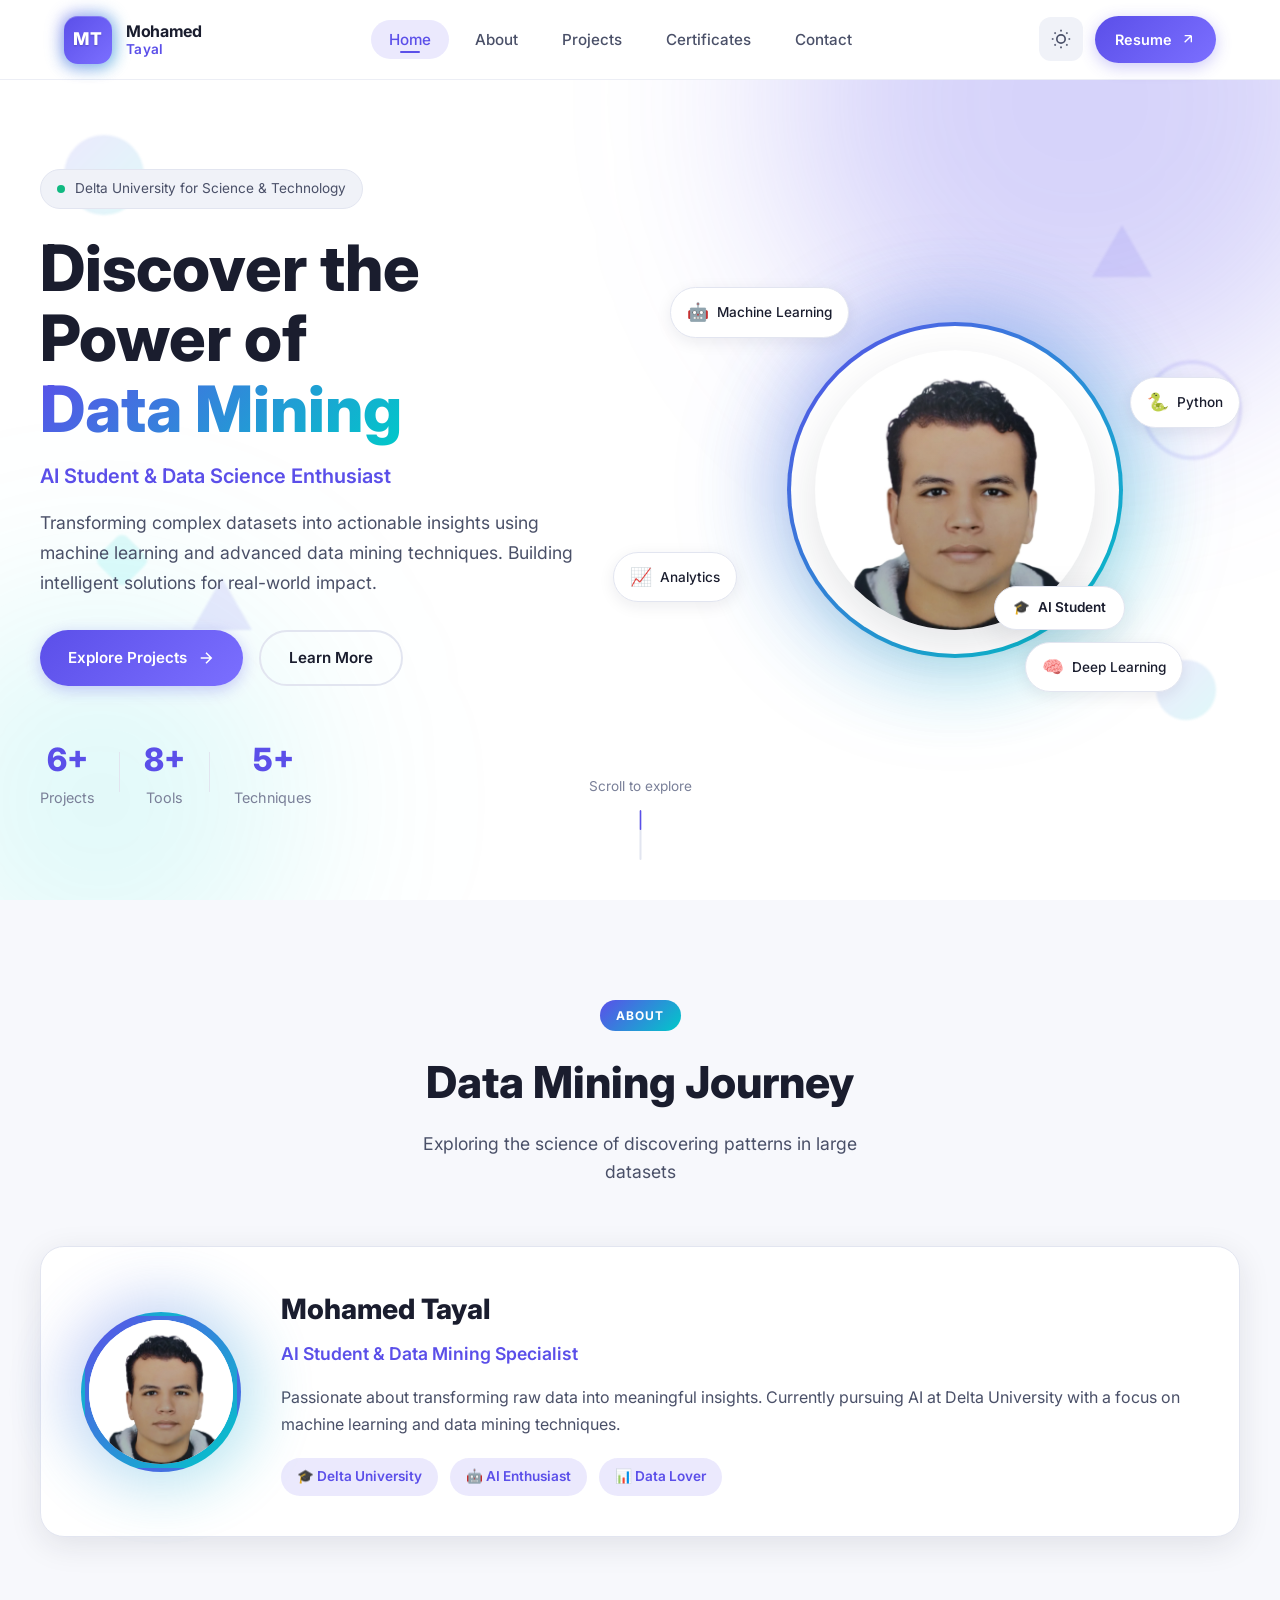
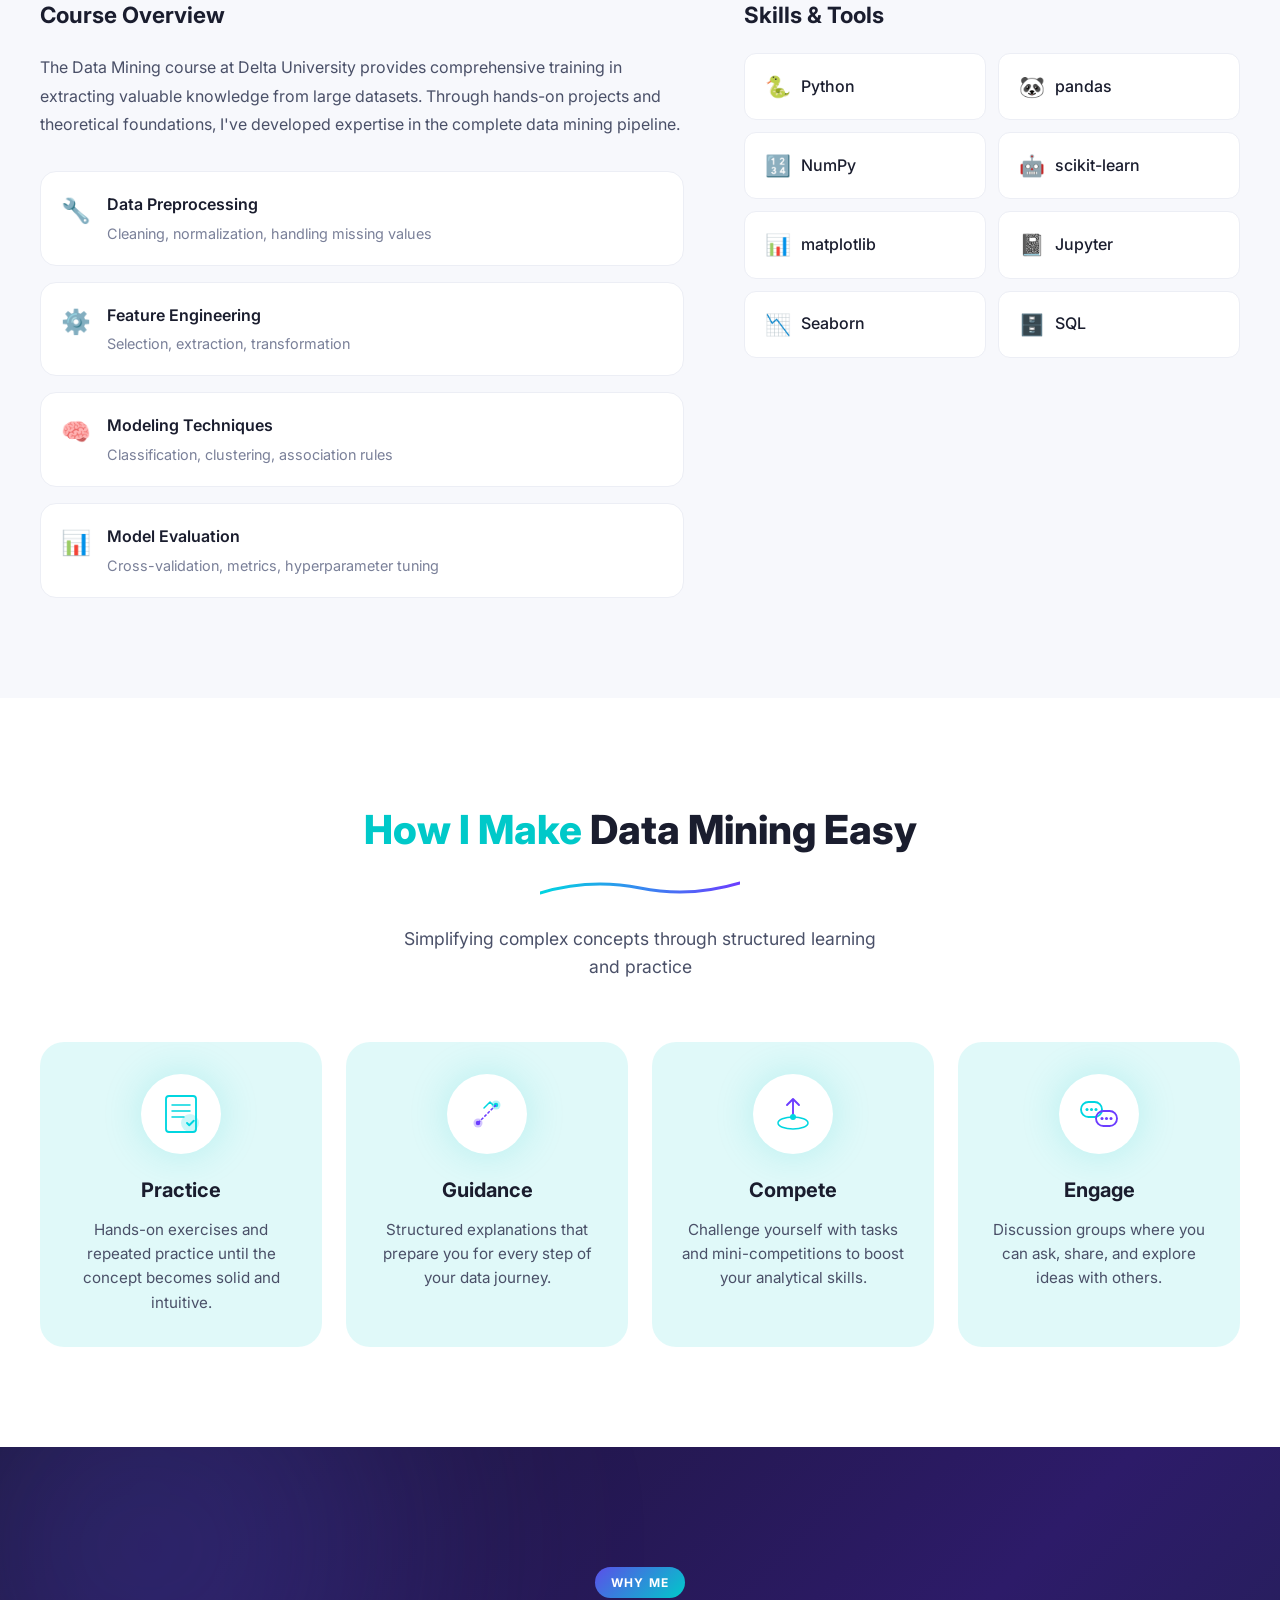
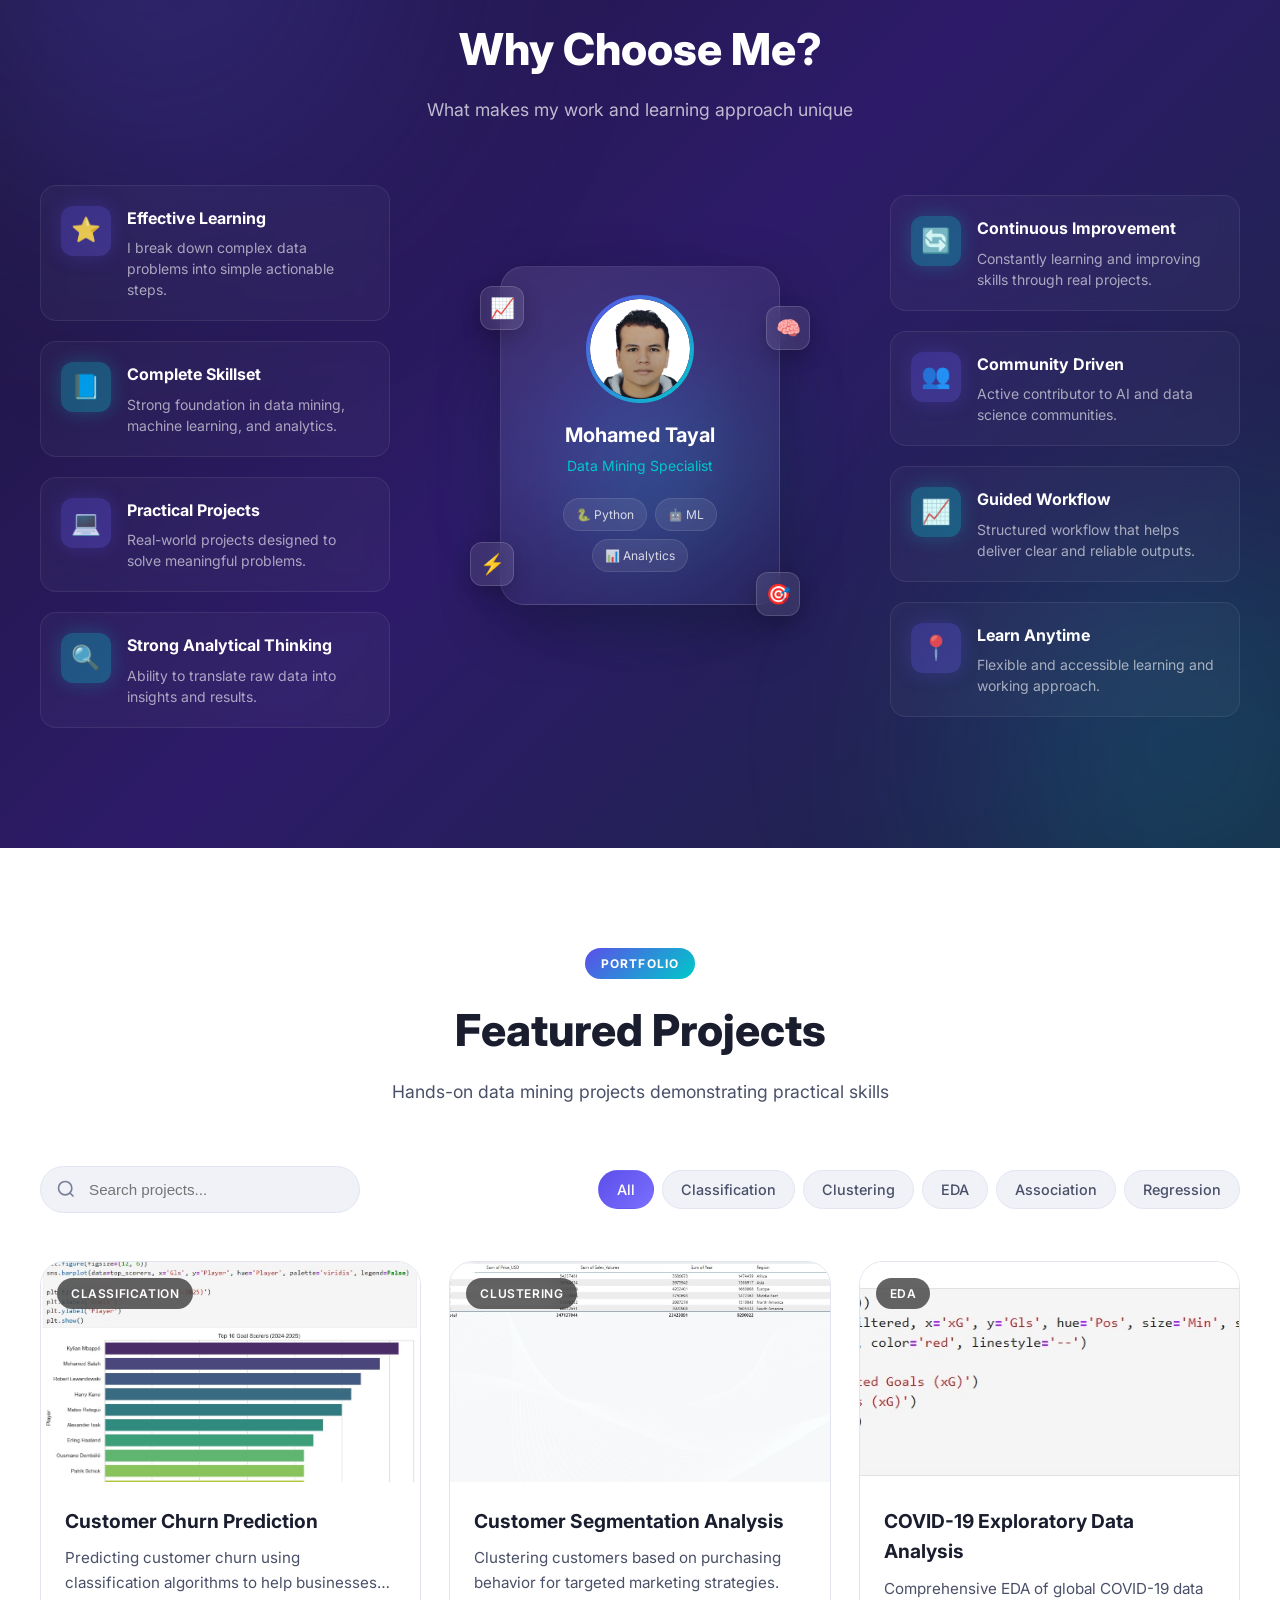
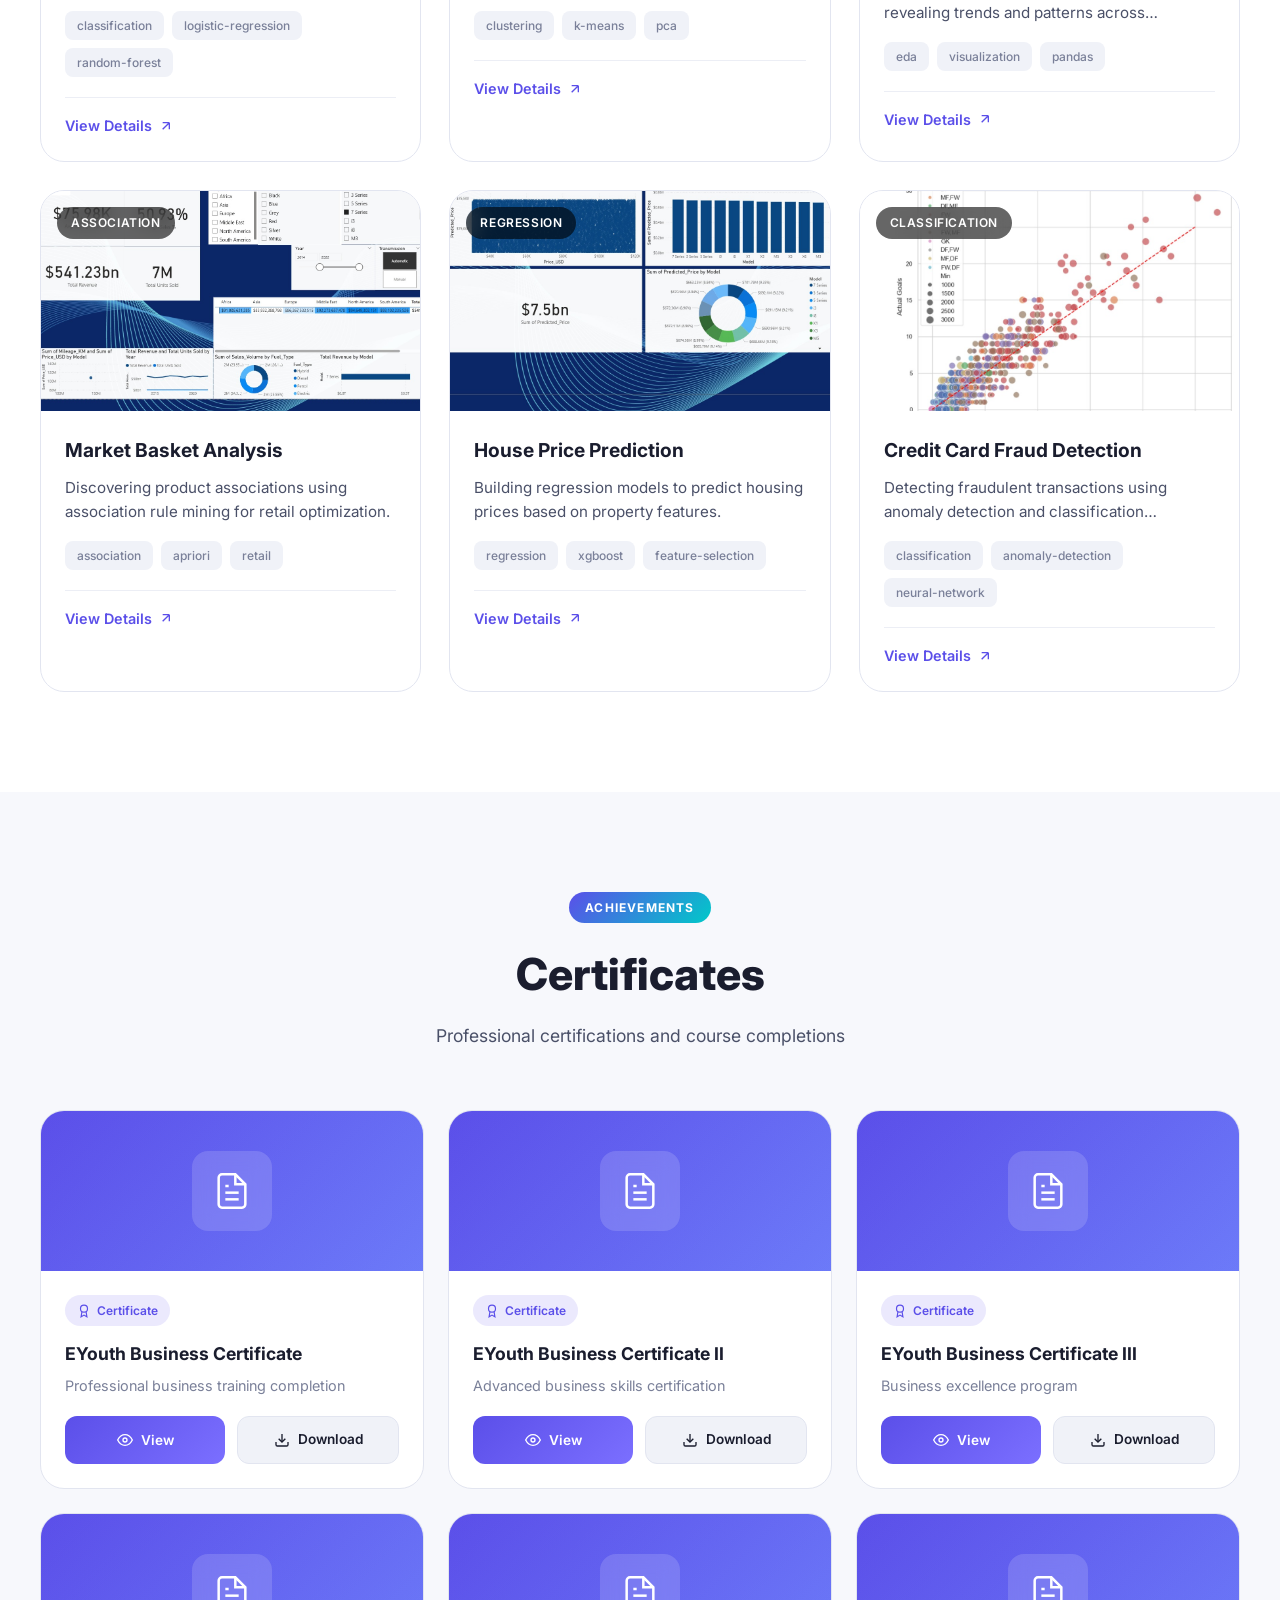
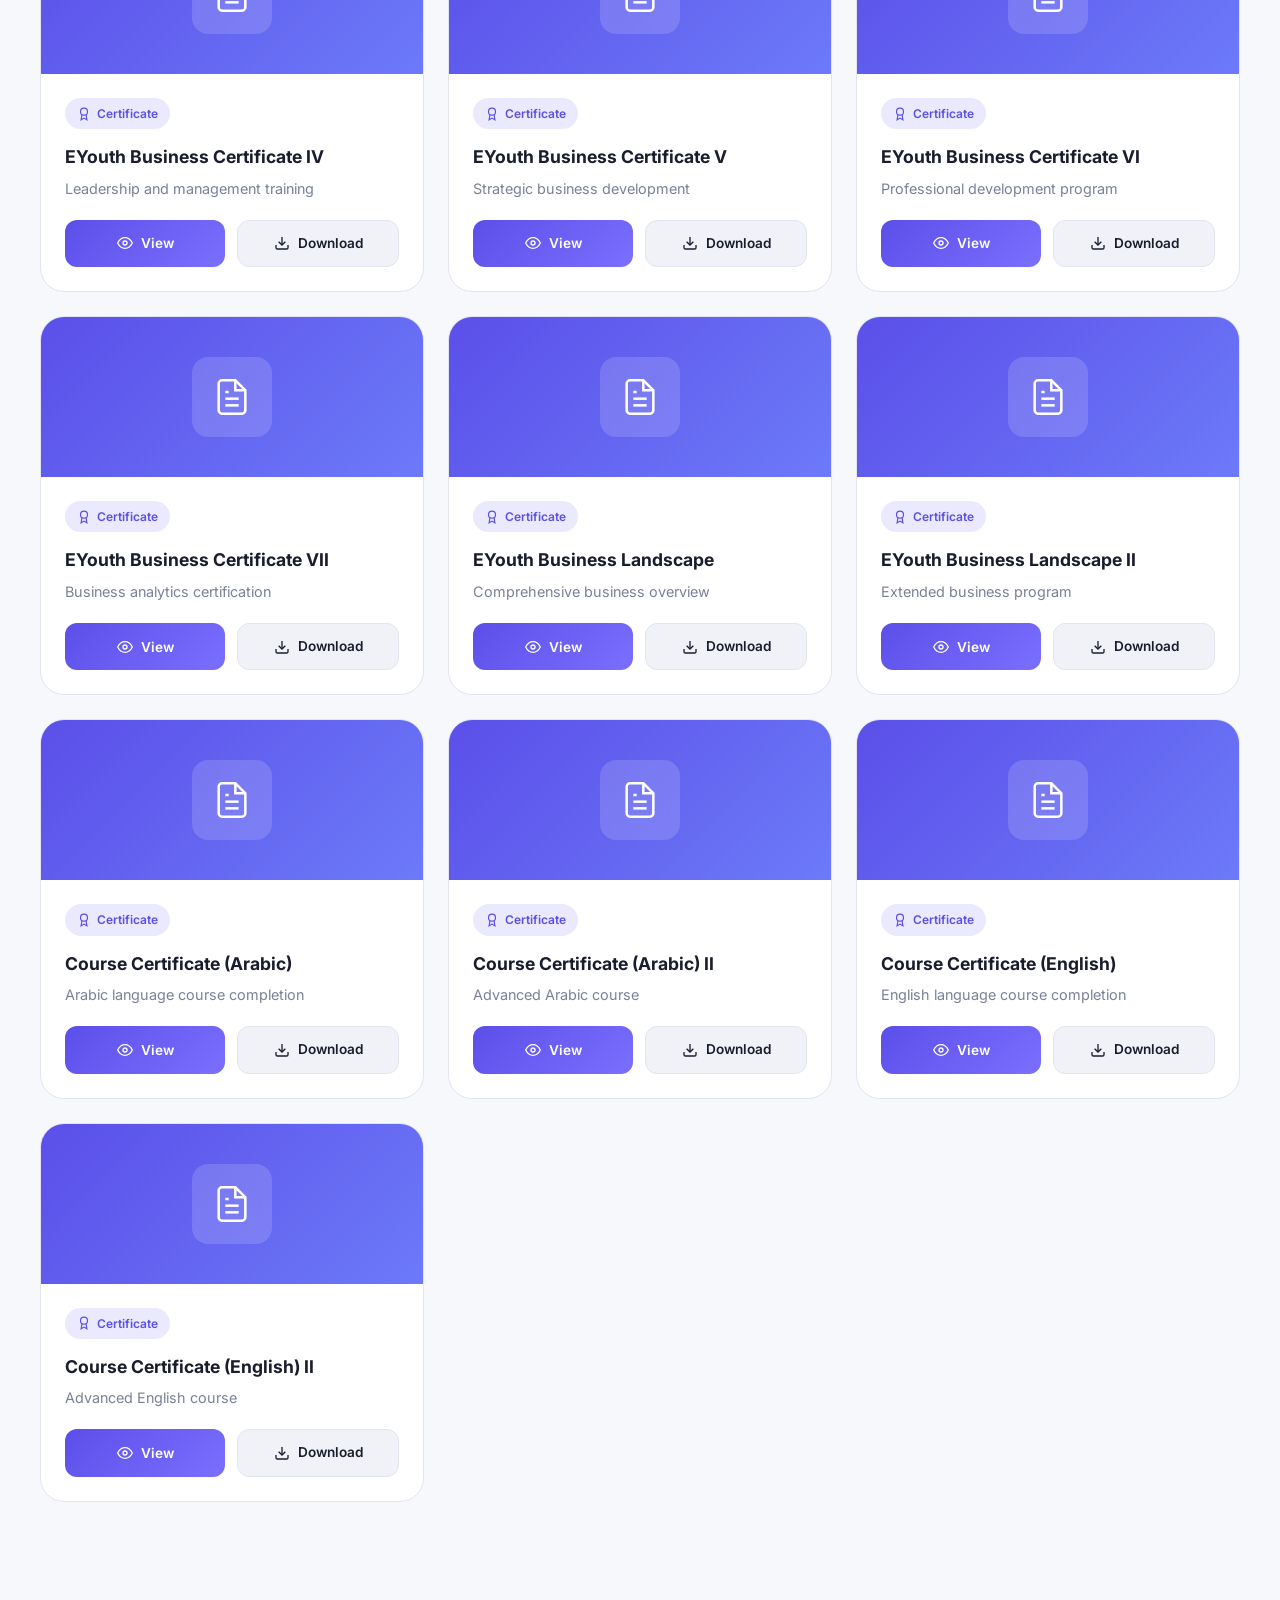
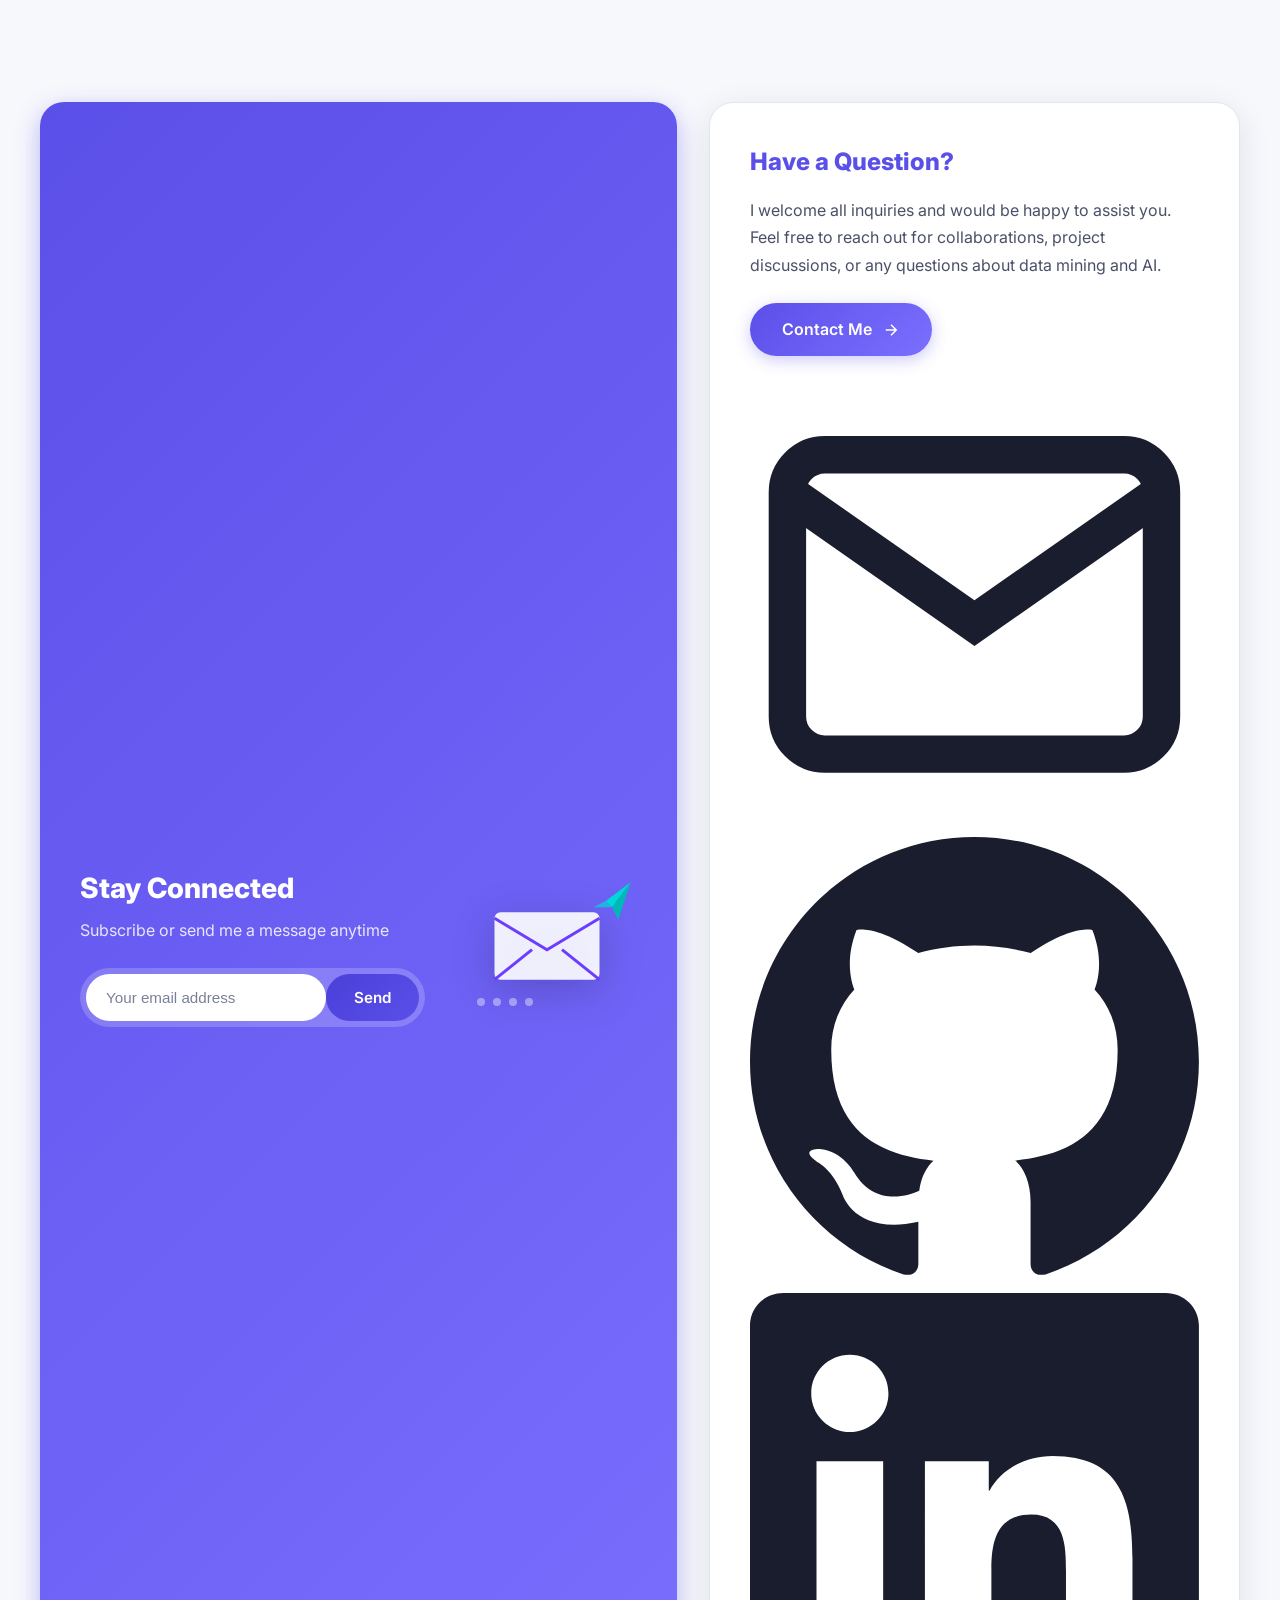
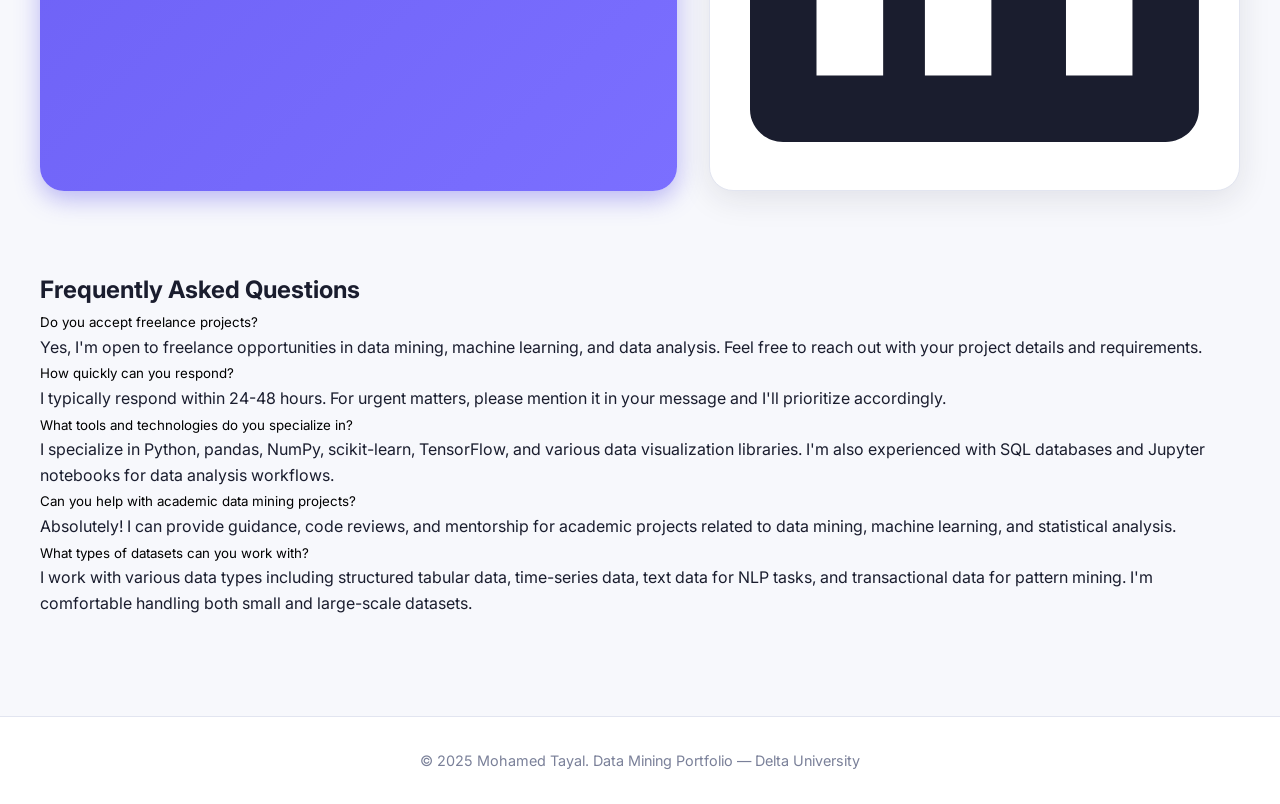
==== index.html @ fc00d783 "Initial commit - Mohamed Tayal Data Mining Portfolio" ====
<!DOCTYPE html>
<html lang="en" data-theme="light">
<head>
    <meta charset="UTF-8">
    <meta name="viewport" content="width=device-width, initial-scale=1.0">
    <meta name="description" content="Mohamed Tayal - Data Mining Portfolio | AI Student at Delta University">
    <title>Mohamed Tayal | Data Mining Portfolio</title>
    
    <!-- Fonts -->
    <link rel="preconnect" href="https://fonts.googleapis.com">
    <link rel="preconnect" href="https://fonts.gstatic.com" crossorigin>
    <link href="https://fonts.googleapis.com/css2?family=Inter:wght@300;400;500;600;700;800;900&display=swap" rel="stylesheet">
    
    <!-- GSAP -->
    <script src="https://cdnjs.cloudflare.com/ajax/libs/gsap/3.12.2/gsap.min.js"></script>
    <script src="https://cdnjs.cloudflare.com/ajax/libs/gsap/3.12.2/ScrollTrigger.min.js"></script>
    
    <link rel="stylesheet" href="assets/css/style.css">
</head>
<body>
    <!-- Floating Shapes Background -->
    <div class="floating-shapes" id="floatingShapes">
        <div class="shape shape--circle shape--1"></div>
        <div class="shape shape--triangle shape--2"></div>
        <div class="shape shape--square shape--3"></div>
        <div class="shape shape--circle shape--4"></div>
        <div class="shape shape--triangle shape--5"></div>
        <div class="shape shape--ring shape--6"></div>
    </div>

    <!-- Navigation -->
    <nav class="navbar" id="navbar">
        <div class="navbar__container">
            <a href="#hero" class="navbar__logo">
                <div class="logo-badge">
                    <div class="logo-badge__glow"></div>
                    <div class="logo-badge__inner">
                        <span class="logo-badge__text">MT</span>
                    </div>
                    <div class="logo-badge__shine"></div>
                </div>
                <div class="logo-name">
                    <span class="logo-name__first">Mohamed</span>
                    <span class="logo-name__last">Tayal</span>
                </div>
            </a>
            
            <ul class="navbar__menu" id="navMenu">
                <li><a href="#hero" class="navbar__link active">Home</a></li>
                <li><a href="#about" class="navbar__link">About</a></li>
                <li><a href="#projects" class="navbar__link">Projects</a></li>
                <li><a href="#certificates" class="navbar__link">Certificates</a></li>
                <li><a href="#contact" class="navbar__link">Contact</a></li>
            </ul>
            
            <div class="navbar__actions">
                <button class="theme-btn" id="themeToggle" aria-label="Toggle theme">
                    <svg class="theme-btn__sun" viewBox="0 0 24 24" fill="none" stroke="currentColor" stroke-width="2">
                        <circle cx="12" cy="12" r="5"/>
                        <path d="M12 1v2M12 21v2M4.22 4.22l1.42 1.42M18.36 18.36l1.42 1.42M1 12h2M21 12h2M4.22 19.78l1.42-1.42M18.36 5.64l1.42-1.42"/>
                    </svg>
                    <svg class="theme-btn__moon" viewBox="0 0 24 24" fill="none" stroke="currentColor" stroke-width="2">
                        <path d="M21 12.79A9 9 0 1 1 11.21 3 7 7 0 0 0 21 12.79z"/>
                    </svg>
                </button>
                <a href="assets/resume.html" target="_blank" class="navbar__cta">
                    <span>Resume</span>
                    <svg viewBox="0 0 24 24" fill="none" stroke="currentColor" stroke-width="2">
                        <path d="M7 17L17 7M17 7H7M17 7V17"/>
                    </svg>
                </a>
                <button class="navbar__toggle" id="navToggle" aria-label="Menu">
                    <span></span><span></span><span></span>
                </button>
            </div>
        </div>
    </nav>

    <!-- Hero Section -->
    <section class="hero" id="hero">
        <div class="hero__glow hero__glow--1"></div>
        <div class="hero__glow hero__glow--2"></div>
        
        <div class="hero__container">
            <div class="hero__content">
                <div class="hero__badge">
                    <span class="hero__badge-dot"></span>
                    Delta University for Science & Technology
                </div>
                
                <h1 class="hero__title">
                    <span class="hero__title-line">Discover the Power of</span>
                    <span class="hero__title-highlight">Data Mining</span>
                </h1>
                
                <p class="hero__subtitle">AI Student & Data Science Enthusiast</p>
                
                <p class="hero__desc">
                    Transforming complex datasets into actionable insights using machine learning 
                    and advanced data mining techniques. Building intelligent solutions for real-world impact.
                </p>
                
                <div class="hero__buttons">
                    <a href="#projects" class="btn btn--primary">
                        <span>Explore Projects</span>
                        <svg viewBox="0 0 24 24" fill="none" stroke="currentColor" stroke-width="2">
                            <path d="M5 12h14M12 5l7 7-7 7"/>
                        </svg>
                    </a>
                    <a href="#about" class="btn btn--outline">Learn More</a>
                </div>
                
                <div class="hero__stats">
                    <div class="hero__stat">
                        <span class="hero__stat-num">6+</span>
                        <span class="hero__stat-text">Projects</span>
                    </div>
                    <div class="hero__stat-line"></div>
                    <div class="hero__stat">
                        <span class="hero__stat-num">8+</span>
                        <span class="hero__stat-text">Tools</span>
                    </div>
                    <div class="hero__stat-line"></div>
                    <div class="hero__stat">
                        <span class="hero__stat-num">5+</span>
                        <span class="hero__stat-text">Techniques</span>
                    </div>
                </div>
            </div>
            
            <div class="hero__visual">
                <!-- Profile Photo -->
                <div class="hero__profile">
                    <div class="hero__profile-glow"></div>
                    <div class="hero__profile-ring"></div>
                    <div class="hero__profile-frame">
                        <img src="assets/images/bd4a45d2-6900-4a9e-920a-21a1c41b4893.png" alt="Mohamed Tayal" class="hero__profile-img">
                    </div>
                    <div class="hero__profile-badge">
                        <span>🎓</span> AI Student
                    </div>
                </div>
                
                <div class="hero__tag hero__tag--1"><span>🤖</span> Machine Learning</div>
                <div class="hero__tag hero__tag--2"><span>🐍</span> Python</div>
                <div class="hero__tag hero__tag--3"><span>📈</span> Analytics</div>
                <div class="hero__tag hero__tag--4"><span>🧠</span> Deep Learning</div>
                
                <div class="hero__orb"></div>
            </div>
        </div>
        
        <div class="hero__scroll">
            <span>Scroll to explore</span>
            <div class="hero__scroll-bar"><div class="hero__scroll-dot"></div></div>
        </div>
    </section>

    <!-- About Section -->
    <section class="about" id="about">
        <div class="about__container">
            <div class="section-head">
                <span class="section-head__tag">About</span>
                <h2 class="section-head__title">Data Mining Journey</h2>
                <p class="section-head__desc">Exploring the science of discovering patterns in large datasets</p>
            </div>
            
            <!-- About Profile Card -->
            <div class="about__profile-card">
                <div class="about__profile-photo">
                    <div class="about__profile-glow"></div>
                    <div class="about__profile-frame">
                        <img src="assets/images/bd4a45d2-6900-4a9e-920a-21a1c41b4893.png" alt="Mohamed Tayal" class="about__profile-img">
                    </div>
                </div>
                <div class="about__profile-info">
                    <h3 class="about__profile-name">Mohamed Tayal</h3>
                    <p class="about__profile-role">AI Student & Data Mining Specialist</p>
                    <p class="about__profile-bio">Passionate about transforming raw data into meaningful insights. Currently pursuing AI at Delta University with a focus on machine learning and data mining techniques.</p>
                    <div class="about__profile-tags">
                        <span>🎓 Delta University</span>
                        <span>🤖 AI Enthusiast</span>
                        <span>📊 Data Lover</span>
                    </div>
                </div>
            </div>
            
            <div class="about__grid">
                <div class="about__main">
                    <h3 class="about__heading">Course Overview</h3>
                    <p class="about__text">
                        The Data Mining course at Delta University provides comprehensive training in extracting 
                        valuable knowledge from large datasets. Through hands-on projects and theoretical foundations, 
                        I've developed expertise in the complete data mining pipeline.
                    </p>
                    
                    <div class="about__topics">
                        <div class="topic-card">
                            <span class="topic-card__icon">🔧</span>
                            <div class="topic-card__content">
                                <strong>Data Preprocessing</strong>
                                <p>Cleaning, normalization, handling missing values</p>
                            </div>
                        </div>
                        <div class="topic-card">
                            <span class="topic-card__icon">⚙️</span>
                            <div class="topic-card__content">
                                <strong>Feature Engineering</strong>
                                <p>Selection, extraction, transformation</p>
                            </div>
                        </div>
                        <div class="topic-card">
                            <span class="topic-card__icon">🧠</span>
                            <div class="topic-card__content">
                                <strong>Modeling Techniques</strong>
                                <p>Classification, clustering, association rules</p>
                            </div>
                        </div>
                        <div class="topic-card">
                            <span class="topic-card__icon">📊</span>
                            <div class="topic-card__content">
                                <strong>Model Evaluation</strong>
                                <p>Cross-validation, metrics, hyperparameter tuning</p>
                            </div>
                        </div>
                    </div>
                </div>
                
                <div class="about__skills">
                    <h3 class="about__heading">Skills & Tools</h3>
                    <div class="skills-grid">
                        <div class="skill-item"><span>🐍</span> Python</div>
                        <div class="skill-item"><span>🐼</span> pandas</div>
                        <div class="skill-item"><span>🔢</span> NumPy</div>
                        <div class="skill-item"><span>🤖</span> scikit-learn</div>
                        <div class="skill-item"><span>📊</span> matplotlib</div>
                        <div class="skill-item"><span>📓</span> Jupyter</div>
                        <div class="skill-item"><span>📉</span> Seaborn</div>
                        <div class="skill-item"><span>🗄️</span> SQL</div>
                    </div>
                </div>
            </div>
        </div>
    </section>

    <!-- How I Make It Easy Section -->
    <section class="easy-section" id="easy">
        <div class="easy-section__container">
            <div class="easy-section__header">
                <h2 class="easy-section__title">
                    <span class="easy-section__title-accent">How I Make</span>
                    <span class="easy-section__title-main">Data Mining Easy</span>
                </h2>
                <svg class="easy-section__curve" viewBox="0 0 200 20" fill="none">
                    <path d="M0 15 Q50 0 100 10 T200 5" stroke="url(#curveGradient)" stroke-width="3" stroke-linecap="round" fill="none"/>
                    <defs>
                        <linearGradient id="curveGradient" x1="0%" y1="0%" x2="100%" y2="0%">
                            <stop offset="0%" stop-color="#00D6E0"/>
                            <stop offset="100%" stop-color="#6C3CFF"/>
                        </linearGradient>
                    </defs>
                </svg>
                <p class="easy-section__subtitle">Simplifying complex concepts through structured learning and practice</p>
            </div>
            
            <div class="easy-cards">
                <div class="easy-card">
                    <div class="easy-card__icon">
                        <svg viewBox="0 0 64 64" fill="none">
                            <rect x="12" y="8" width="40" height="48" rx="4" stroke="#00D6E0" stroke-width="2.5"/>
                            <path d="M20 20h24M20 28h24M20 36h16" stroke="#00D6E0" stroke-width="2" stroke-linecap="round"/>
                            <circle cx="44" cy="44" r="12" fill="#00D6E0" opacity="0.2"/>
                            <path d="M40 44l3 3 6-6" stroke="#00D6E0" stroke-width="2.5" stroke-linecap="round" stroke-linejoin="round"/>
                        </svg>
                    </div>
                    <h3 class="easy-card__title">Practice</h3>
                    <p class="easy-card__desc">Hands-on exercises and repeated practice until the concept becomes solid and intuitive.</p>
                </div>
                
                <div class="easy-card">
                    <div class="easy-card__icon">
                        <svg viewBox="0 0 64 64" fill="none">
                            <circle cx="20" cy="44" r="6" fill="#6C3CFF" opacity="0.3"/>
                            <circle cx="44" cy="20" r="6" fill="#00D6E0" opacity="0.3"/>
                            <circle cx="20" cy="44" r="3" fill="#6C3CFF"/>
                            <circle cx="44" cy="20" r="3" fill="#00D6E0"/>
                            <path d="M20 44L32 32L44 20" stroke="#6C3CFF" stroke-width="2" stroke-dasharray="4 2"/>
                            <path d="M28 24l8-8M36 16l4 4" stroke="#00D6E0" stroke-width="2" stroke-linecap="round"/>
                        </svg>
                    </div>
                    <h3 class="easy-card__title">Guidance</h3>
                    <p class="easy-card__desc">Structured explanations that prepare you for every step of your data journey.</p>
                </div>
                
                <div class="easy-card">
                    <div class="easy-card__icon">
                        <svg viewBox="0 0 64 64" fill="none">
                            <ellipse cx="32" cy="44" rx="20" ry="8" stroke="#00D6E0" stroke-width="2"/>
                            <path d="M32 12v24" stroke="#6C3CFF" stroke-width="2.5"/>
                            <path d="M24 20l8-8 8 8" stroke="#6C3CFF" stroke-width="2.5" stroke-linecap="round" stroke-linejoin="round"/>
                            <circle cx="32" cy="36" r="4" fill="#00D6E0"/>
                        </svg>
                    </div>
                    <h3 class="easy-card__title">Compete</h3>
                    <p class="easy-card__desc">Challenge yourself with tasks and mini-competitions to boost your analytical skills.</p>
                </div>
                
                <div class="easy-card">
                    <div class="easy-card__icon">
                        <svg viewBox="0 0 64 64" fill="none">
                            <rect x="8" y="16" width="28" height="20" rx="10" stroke="#00D6E0" stroke-width="2.5"/>
                            <rect x="28" y="28" width="28" height="20" rx="10" stroke="#6C3CFF" stroke-width="2.5"/>
                            <circle cx="16" cy="26" r="2" fill="#00D6E0"/>
                            <circle cx="22" cy="26" r="2" fill="#00D6E0"/>
                            <circle cx="28" cy="26" r="2" fill="#00D6E0"/>
                            <circle cx="36" cy="38" r="2" fill="#6C3CFF"/>
                            <circle cx="42" cy="38" r="2" fill="#6C3CFF"/>
                            <circle cx="48" cy="38" r="2" fill="#6C3CFF"/>
                        </svg>
                    </div>
                    <h3 class="easy-card__title">Engage</h3>
                    <p class="easy-card__desc">Discussion groups where you can ask, share, and explore ideas with others.</p>
                </div>
            </div>
        </div>
    </section>

    <!-- Why Choose Me Section -->
    <section class="why-me" id="why-me">
        <div class="why-me__bg">
            <div class="why-me__glow why-me__glow--1"></div>
            <div class="why-me__glow why-me__glow--2"></div>
        </div>
        
        <div class="why-me__container">
            <div class="section-head section-head--light">
                <span class="section-head__tag">Why Me</span>
                <h2 class="section-head__title">Why Choose Me?</h2>
                <p class="section-head__desc">What makes my work and learning approach unique</p>
            </div>
            
            <div class="why-me__grid">
                <!-- Left Column -->
                <div class="why-me__col">
                    <div class="feature-card">
                        <div class="feature-card__icon feature-card__icon--purple">
                            <span>⭐</span>
                        </div>
                        <div class="feature-card__content">
                            <h4 class="feature-card__title">Effective Learning</h4>
                            <p class="feature-card__desc">I break down complex data problems into simple actionable steps.</p>
                        </div>
                    </div>
                    
                    <div class="feature-card">
                        <div class="feature-card__icon feature-card__icon--teal">
                            <span>📘</span>
                        </div>
                        <div class="feature-card__content">
                            <h4 class="feature-card__title">Complete Skillset</h4>
                            <p class="feature-card__desc">Strong foundation in data mining, machine learning, and analytics.</p>
                        </div>
                    </div>
                    
                    <div class="feature-card">
                        <div class="feature-card__icon feature-card__icon--purple">
                            <span>💻</span>
                        </div>
                        <div class="feature-card__content">
                            <h4 class="feature-card__title">Practical Projects</h4>
                            <p class="feature-card__desc">Real-world projects designed to solve meaningful problems.</p>
                        </div>
                    </div>
                    
                    <div class="feature-card">
                        <div class="feature-card__icon feature-card__icon--teal">
                            <span>🔍</span>
                        </div>
                        <div class="feature-card__content">
                            <h4 class="feature-card__title">Strong Analytical Thinking</h4>
                            <p class="feature-card__desc">Ability to translate raw data into insights and results.</p>
                        </div>
                    </div>
                </div>
                
                <!-- Center Illustration -->
                <div class="why-me__illustration">
                    <div class="why-me__illustration-wrapper">
                        <div class="why-me__illustration-glow"></div>
                        <div class="why-me__illustration-card">
                            <div class="why-me__avatar">
                                <div class="why-me__avatar-ring"></div>
                                <div class="why-me__avatar-inner">
                                    <img src="assets/images/bd4a45d2-6900-4a9e-920a-21a1c41b4893.png" alt="Mohamed Tayal" class="why-me__avatar-img">
                                </div>
                            </div>
                            <div class="why-me__illustration-text">
                                <span class="why-me__illustration-name">Mohamed Tayal</span>
                                <span class="why-me__illustration-role">Data Mining Specialist</span>
                            </div>
                            <div class="why-me__illustration-badges">
                                <span class="why-me__badge">🐍 Python</span>
                                <span class="why-me__badge">🤖 ML</span>
                                <span class="why-me__badge">📊 Analytics</span>
                            </div>
                        </div>
                        
                        <!-- Floating Elements -->
                        <div class="why-me__float why-me__float--1">📈</div>
                        <div class="why-me__float why-me__float--2">🧠</div>
                        <div class="why-me__float why-me__float--3">⚡</div>
                        <div class="why-me__float why-me__float--4">🎯</div>
                    </div>
                </div>
                
                <!-- Right Column -->
                <div class="why-me__col">
                    <div class="feature-card">
                        <div class="feature-card__icon feature-card__icon--teal">
                            <span>🔄</span>
                        </div>
                        <div class="feature-card__content">
                            <h4 class="feature-card__title">Continuous Improvement</h4>
                            <p class="feature-card__desc">Constantly learning and improving skills through real projects.</p>
                        </div>
                    </div>
                    
                    <div class="feature-card">
                        <div class="feature-card__icon feature-card__icon--purple">
                            <span>👥</span>
                        </div>
                        <div class="feature-card__content">
                            <h4 class="feature-card__title">Community Driven</h4>
                            <p class="feature-card__desc">Active contributor to AI and data science communities.</p>
                        </div>
                    </div>
                    
                    <div class="feature-card">
                        <div class="feature-card__icon feature-card__icon--teal">
                            <span>📈</span>
                        </div>
                        <div class="feature-card__content">
                            <h4 class="feature-card__title">Guided Workflow</h4>
                            <p class="feature-card__desc">Structured workflow that helps deliver clear and reliable outputs.</p>
                        </div>
                    </div>
                    
                    <div class="feature-card">
                        <div class="feature-card__icon feature-card__icon--purple">
                            <span>📍</span>
                        </div>
                        <div class="feature-card__content">
                            <h4 class="feature-card__title">Learn Anytime</h4>
                            <p class="feature-card__desc">Flexible and accessible learning and working approach.</p>
                        </div>
                    </div>
                </div>
            </div>
        </div>
    </section>

    <!-- Projects Section -->
    <section class="projects" id="projects">
        <div class="projects__container">
            <div class="section-head">
                <span class="section-head__tag">Portfolio</span>
                <h2 class="section-head__title">Featured Projects</h2>
                <p class="section-head__desc">Hands-on data mining projects demonstrating practical skills</p>
            </div>
            
            <div class="projects__controls">
                <div class="projects__search">
                    <svg viewBox="0 0 24 24" fill="none" stroke="currentColor" stroke-width="2">
                        <circle cx="11" cy="11" r="8"/><path d="m21 21-4.35-4.35"/>
                    </svg>
                    <input type="text" id="projectSearch" placeholder="Search projects...">
                </div>
                <div class="projects__filters" id="projectFilters">
                    <button class="filter-btn active" data-filter="all">All</button>
                    <button class="filter-btn" data-filter="classification">Classification</button>
                    <button class="filter-btn" data-filter="clustering">Clustering</button>
                    <button class="filter-btn" data-filter="eda">EDA</button>
                    <button class="filter-btn" data-filter="association">Association</button>
                    <button class="filter-btn" data-filter="regression">Regression</button>
                </div>
            </div>
            
            <div class="projects__grid" id="projectsGrid"></div>
        </div>
    </section>

    <!-- Modal -->
    <div class="modal" id="projectModal">
        <div class="modal__backdrop"></div>
        <div class="modal__box">
            <button class="modal__close" id="modalClose">
                <svg viewBox="0 0 24 24" fill="none" stroke="currentColor" stroke-width="2">
                    <path d="M18 6L6 18M6 6l12 12"/>
                </svg>
            </button>
            <div class="modal__body" id="modalContent"></div>
        </div>
    </div>

    <!-- Lightbox -->
    <div class="lightbox" id="lightbox">
        <button class="lightbox__close">
            <svg viewBox="0 0 24 24" fill="none" stroke="currentColor" stroke-width="2">
                <path d="M18 6L6 18M6 6l12 12"/>
            </svg>
        </button>
        <img src="" alt="" id="lightboxImage">
    </div>

    <!-- Certificates Section -->
    <section class="certificates" id="certificates">
        <div class="certificates__container">
            <div class="section-head">
                <span class="section-head__tag">Achievements</span>
                <h2 class="section-head__title">Certificates</h2>
                <p class="section-head__desc">Professional certifications and course completions</p>
            </div>
            
            <div class="certificates__grid" id="certificatesGrid">
                <!-- Certificate cards rendered by JS -->
            </div>
        </div>
    </section>

    <!-- PDF Viewer Modal -->
    <div class="pdf-modal" id="pdfModal">
        <div class="pdf-modal__backdrop"></div>
        <div class="pdf-modal__box">
            <div class="pdf-modal__header">
                <h3 class="pdf-modal__title" id="pdfModalTitle">Certificate</h3>
                <button class="pdf-modal__close" id="pdfModalClose">
                    <svg viewBox="0 0 24 24" fill="none" stroke="currentColor" stroke-width="2">
                        <path d="M18 6L6 18M6 6l12 12"/>
                    </svg>
                </button>
            </div>
            <div class="pdf-modal__body">
                <iframe id="pdfViewer" src="" frameborder="0"></iframe>
            </div>
        </div>
    </div>

    <!-- Contact Section -->
    <section class="contact" id="contact">
        <div class="contact__container">
            <!-- Contact Cards Row -->
            <div class="contact__row">
                <!-- Subscribe Card (Left) -->
                <div class="subscribe-card">
                    <div class="subscribe-card__content">
                        <h3 class="subscribe-card__title">Stay Connected</h3>
                        <p class="subscribe-card__desc">Subscribe or send me a message anytime</p>
                        <form class="subscribe-card__form" id="subscribeForm">
                            <div class="subscribe-card__input-wrap">
                                <input type="email" placeholder="Your email address" class="subscribe-card__input" required>
                                <button type="submit" class="subscribe-card__btn">Send</button>
                            </div>
                        </form>
                    </div>
                    <div class="subscribe-card__visual">
                        <div class="subscribe-card__envelope">
                            <svg viewBox="0 0 80 60" fill="none">
                                <rect x="5" y="10" width="70" height="45" rx="4" fill="white" opacity="0.9"/>
                                <path d="M5 14L40 35L75 14" stroke="#6C3CFF" stroke-width="2"/>
                                <path d="M5 55L30 35" stroke="#6C3CFF" stroke-width="2"/>
                                <path d="M75 55L50 35" stroke="#6C3CFF" stroke-width="2"/>
                            </svg>
                        </div>
                        <div class="subscribe-card__plane">
                            <svg viewBox="0 0 40 40" fill="none">
                                <path d="M35 5L15 20L20 25L35 5Z" fill="#00D8D8"/>
                                <path d="M35 5L20 25L25 35L35 5Z" fill="#00B8B8"/>
                                <path d="M15 20L5 25L20 25L15 20Z" fill="#00D8D8" opacity="0.7"/>
                            </svg>
                        </div>
                        <div class="subscribe-card__dots">
                            <span></span><span></span><span></span><span></span>
                        </div>
                    </div>
                </div>
                
                <!-- Question Card (Right) -->
                <div class="question-card">
                    <h3 class="question-card__title">Have a Question?</h3>
                    <p class="question-card__desc">
                        I welcome all inquiries and would be happy to assist you. 
                        Feel free to reach out for collaborations, project discussions, 
                        or any questions about data mining and AI.
                    </p>
                    <a href="mailto:mohamed.tayal@example.com" class="question-card__btn">
                        <span>Contact Me</span>
                        <svg viewBox="0 0 24 24" fill="none" stroke="currentColor" stroke-width="2">
                            <path d="M5 12h14M12 5l7 7-7 7"/>
                        </svg>
                    </a>
                    
                    <!-- Social Links -->
                    <div class="question-card__socials">
                        <a href="mailto:mohamed.tayal@example.com" class="social-link" title="Email">
                            <svg viewBox="0 0 24 24" fill="none" stroke="currentColor" stroke-width="2">
                                <path d="M4 4h16c1.1 0 2 .9 2 2v12c0 1.1-.9 2-2 2H4c-1.1 0-2-.9-2-2V6c0-1.1.9-2 2-2z"/>
                                <polyline points="22,6 12,13 2,6"/>
                            </svg>
                        </a>
                        <a href="https://github.com/mohamedtayal" target="_blank" class="social-link" title="GitHub">
                            <svg viewBox="0 0 24 24" fill="currentColor">
                                <path d="M12 0c-6.626 0-12 5.373-12 12 0 5.302 3.438 9.8 8.207 11.387.599.111.793-.261.793-.577v-2.234c-3.338.726-4.033-1.416-4.033-1.416-.546-1.387-1.333-1.756-1.333-1.756-1.089-.745.083-.729.083-.729 1.205.084 1.839 1.237 1.839 1.237 1.07 1.834 2.807 1.304 3.492.997.107-.775.418-1.305.762-1.604-2.665-.305-5.467-1.334-5.467-5.931 0-1.311.469-2.381 1.236-3.221-.124-.303-.535-1.524.117-3.176 0 0 1.008-.322 3.301 1.23.957-.266 1.983-.399 3.003-.404 1.02.005 2.047.138 3.006.404 2.291-1.552 3.297-1.23 3.297-1.23.653 1.653.242 2.874.118 3.176.77.84 1.235 1.911 1.235 3.221 0 4.609-2.807 5.624-5.479 5.921.43.372.823 1.102.823 2.222v3.293c0 .319.192.694.801.576 4.765-1.589 8.199-6.086 8.199-11.386 0-6.627-5.373-12-12-12z"/>
                            </svg>
                        </a>
                        <a href="https://linkedin.com/in/mohamedtayal" target="_blank" class="social-link" title="LinkedIn">
                            <svg viewBox="0 0 24 24" fill="currentColor">
                                <path d="M20.447 20.452h-3.554v-5.569c0-1.328-.027-3.037-1.852-3.037-1.853 0-2.136 1.445-2.136 2.939v5.667H9.351V9h3.414v1.561h.046c.477-.9 1.637-1.85 3.37-1.85 3.601 0 4.267 2.37 4.267 5.455v6.286zM5.337 7.433c-1.144 0-2.063-.926-2.063-2.065 0-1.138.92-2.063 2.063-2.063 1.14 0 2.064.925 2.064 2.063 0 1.139-.925 2.065-2.064 2.065zm1.782 13.019H3.555V9h3.564v11.452zM22.225 0H1.771C.792 0 0 .774 0 1.729v20.542C0 23.227.792 24 1.771 24h20.451C23.2 24 24 23.227 24 22.271V1.729C24 .774 23.2 0 22.222 0h.003z"/>
                            </svg>
                        </a>
                    </div>
                </div>
            </div>
            
            <!-- FAQ Section -->
            <div class="faq">
                <h2 class="faq__title">Frequently Asked Questions</h2>
                
                <div class="faq__list" id="faqList">
                    <div class="faq__item">
                        <button class="faq__question">
                            <span>Do you accept freelance projects?</span>
                            <div class="faq__icon"><span></span><span></span></div>
                        </button>
                        <div class="faq__answer">
                            <p>Yes, I'm open to freelance opportunities in data mining, machine learning, and data analysis. Feel free to reach out with your project details and requirements.</p>
                        </div>
                    </div>
                    
                    <div class="faq__item">
                        <button class="faq__question">
                            <span>How quickly can you respond?</span>
                            <div class="faq__icon"><span></span><span></span></div>
                        </button>
                        <div class="faq__answer">
                            <p>I typically respond within 24-48 hours. For urgent matters, please mention it in your message and I'll prioritize accordingly.</p>
                        </div>
                    </div>
                    
                    <div class="faq__item">
                        <button class="faq__question">
                            <span>What tools and technologies do you specialize in?</span>
                            <div class="faq__icon"><span></span><span></span></div>
                        </button>
                        <div class="faq__answer">
                            <p>I specialize in Python, pandas, NumPy, scikit-learn, TensorFlow, and various data visualization libraries. I'm also experienced with SQL databases and Jupyter notebooks for data analysis workflows.</p>
                        </div>
                    </div>
                    
                    <div class="faq__item">
                        <button class="faq__question">
                            <span>Can you help with academic data mining projects?</span>
                            <div class="faq__icon"><span></span><span></span></div>
                        </button>
                        <div class="faq__answer">
                            <p>Absolutely! I can provide guidance, code reviews, and mentorship for academic projects related to data mining, machine learning, and statistical analysis.</p>
                        </div>
                    </div>
                    
                    <div class="faq__item">
                        <button class="faq__question">
                            <span>What types of datasets can you work with?</span>
                            <div class="faq__icon"><span></span><span></span></div>
                        </button>
                        <div class="faq__answer">
                            <p>I work with various data types including structured tabular data, time-series data, text data for NLP tasks, and transactional data for pattern mining. I'm comfortable handling both small and large-scale datasets.</p>
                        </div>
                    </div>
                </div>
            </div>
        </div>
    </section>

    <!-- Footer -->
    <footer class="footer">
        <p>© 2025 Mohamed Tayal. Data Mining Portfolio — Delta University</p>
    </footer>

    <script src="assets/js/theme.js"></script>
    <script src="assets/js/projects.js"></script>
    <script src="assets/js/animations.js"></script>
    <script src="assets/js/main.js"></script>
</body>
</html>
---- assets/css/style.css ----
/* ============================================
   COLOR SYSTEM - Token-Based Design System
   ============================================
   
   DESIGN RATIONALE:
   - Primary: Deep Indigo (#5B4FE9) - Professional, trustworthy, modern tech feel
   - Accent: Cyan/Teal (#00C9C9) - Fresh, innovative, complements indigo beautifully
   - The palette uses a navy-to-indigo spectrum for depth with teal accents for energy
   - Carefully balanced saturation to avoid eye strain while maintaining vibrancy
   - WCAG AA compliant contrast ratios throughout
   
   ============================================ */

:root {
    /* ========== CORE PALETTE ========== */
    /* Primary - Deep Indigo */
    --color-primary: #5B4FE9;
    --color-primary-hover: #4A3FD8;
    --color-primary-soft: rgba(91, 79, 233, 0.12);
    --color-primary-glow: rgba(91, 79, 233, 0.25);
    
    /* Accent - Vibrant Teal */
    --color-accent: #00C9C9;
    --color-accent-hover: #00B3B3;
    --color-accent-soft: rgba(0, 201, 201, 0.12);
    
    /* ========== LIGHT THEME ========== */
    /* Backgrounds */
    --color-bg: #FFFFFF;
    --color-bg-soft: #F7F8FC;
    --color-surface: #FFFFFF;
    --color-surface-soft: #F0F2F8;
    --color-surface-elevated: #FFFFFF;
    
    /* Text */
    --color-text-main: #1A1D2E;
    --color-text-secondary: #4A5068;
    --color-text-muted: #7A8099;
    --color-text-inverse: #FFFFFF;
    
    /* Borders */
    --color-border: #E2E5F0;
    --color-border-soft: #ECEEF5;
    --color-border-focus: var(--color-primary);
    
    /* Semantic Colors */
    --color-success: #10B981;
    --color-success-soft: rgba(16, 185, 129, 0.12);
    --color-warning: #F59E0B;
    --color-warning-soft: rgba(245, 158, 11, 0.12);
    --color-error: #EF4444;
    --color-error-soft: rgba(239, 68, 68, 0.12);
    
    /* ========== GRADIENTS ========== */
    --gradient-primary: linear-gradient(135deg, #5B4FE9 0%, #7B6FFF 100%);
    --gradient-accent: linear-gradient(135deg, #00C9C9 0%, #00E5E5 100%);
    --gradient-hero: linear-gradient(135deg, var(--color-primary) 0%, var(--color-accent) 100%);
    --gradient-surface: linear-gradient(180deg, var(--color-bg) 0%, var(--color-bg-soft) 100%);
    --gradient-card: linear-gradient(145deg, #FFFFFF 0%, #F7F8FC 100%);

    /* ========== SHADOWS - Light Theme ========== */
    --shadow-xs: 0 1px 2px rgba(26, 29, 46, 0.04);
    --shadow-sm: 0 2px 8px rgba(26, 29, 46, 0.06);
    --shadow-md: 0 4px 16px rgba(26, 29, 46, 0.08);
    --shadow-lg: 0 8px 32px rgba(26, 29, 46, 0.10);
    --shadow-xl: 0 16px 48px rgba(26, 29, 46, 0.12);
    --shadow-glow: 0 0 40px var(--color-primary-glow);
    --shadow-glow-accent: 0 0 40px rgba(0, 201, 201, 0.20);
    --shadow-card: 0 4px 20px rgba(26, 29, 46, 0.06);
    --shadow-card-hover: 0 12px 40px rgba(26, 29, 46, 0.12);
    --shadow-button: 0 4px 16px rgba(91, 79, 233, 0.30);
    --shadow-button-hover: 0 8px 24px rgba(91, 79, 233, 0.40);
    
    /* ========== TYPOGRAPHY ========== */
    --font: 'Inter', -apple-system, BlinkMacSystemFont, 'Segoe UI', sans-serif;
    --font-mono: 'JetBrains Mono', 'Fira Code', monospace;
    
    /* ========== SPACING & LAYOUT ========== */
    --nav-height: 80px;
    --container: 1200px;
    --radius-sm: 8px;
    --radius-md: 12px;
    --radius-lg: 16px;
    --radius-xl: 24px;
    --radius-full: 9999px;
    
    /* ========== TRANSITIONS ========== */
    --ease: cubic-bezier(0.4, 0, 0.2, 1);
    --ease-bounce: cubic-bezier(0.175, 0.885, 0.32, 1.275);
    --duration: 0.3s;
    --duration-fast: 0.15s;
    --duration-slow: 0.5s;
}

/* ============================================
   DARK THEME
   ============================================ */
[data-theme="dark"] {
    /* Backgrounds - Deep Navy/Charcoal */
    --color-bg: #0C0E1A;
    --color-bg-soft: #12152A;
    --color-surface: #161A30;
    --color-surface-soft: #1C2040;
    --color-surface-elevated: #1E2245;
    
    /* Text */
    --color-text-main: #F0F2F8;
    --color-text-secondary: #B0B5CC;
    --color-text-muted: #7A8099;
    
    /* Borders */
    --color-border: #2A2F4A;
    --color-border-soft: #222640;
    
    /* Adjusted Primary for dark mode visibility */
    --color-primary-soft: rgba(91, 79, 233, 0.18);
    --color-primary-glow: rgba(91, 79, 233, 0.35);
    --color-accent-soft: rgba(0, 201, 201, 0.15);

    /* Gradients - Dark Mode */
    --gradient-card: linear-gradient(145deg, #1A1E38 0%, #161A30 100%);
    --gradient-surface: linear-gradient(180deg, var(--color-bg) 0%, var(--color-bg-soft) 100%);
    
    /* Shadows - Dark Mode (deeper, more subtle) */
    --shadow-xs: 0 1px 2px rgba(0, 0, 0, 0.20);
    --shadow-sm: 0 2px 8px rgba(0, 0, 0, 0.25);
    --shadow-md: 0 4px 16px rgba(0, 0, 0, 0.30);
    --shadow-lg: 0 8px 32px rgba(0, 0, 0, 0.35);
    --shadow-xl: 0 16px 48px rgba(0, 0, 0, 0.40);
    --shadow-glow: 0 0 60px var(--color-primary-glow);
    --shadow-glow-accent: 0 0 60px rgba(0, 201, 201, 0.25);
    --shadow-card: 0 4px 20px rgba(0, 0, 0, 0.25);
    --shadow-card-hover: 0 12px 40px rgba(0, 0, 0, 0.35);
    --shadow-button: 0 4px 20px rgba(91, 79, 233, 0.35);
    --shadow-button-hover: 0 8px 30px rgba(91, 79, 233, 0.50);
}

/* ============================================
   Reset & Base Styles
   ============================================ */
*, *::before, *::after { 
    box-sizing: border-box; 
    margin: 0; 
    padding: 0; 
}

html { 
    scroll-behavior: smooth; 
    scroll-padding-top: var(--nav-height); 
}

body {
    font-family: var(--font);
    font-size: 16px;
    line-height: 1.6;
    color: var(--color-text-main);
    background: var(--color-bg);
    overflow-x: hidden;
    transition: background var(--duration) var(--ease), color var(--duration) var(--ease);
}

a { color: inherit; text-decoration: none; }
img { max-width: 100%; display: block; }
button { font-family: inherit; cursor: pointer; border: none; background: none; }
ul, ol { list-style: none; }

/* ============================================
   Floating Shapes Background
   ============================================ */
.floating-shapes {
    position: fixed;
    inset: 0;
    pointer-events: none;
    z-index: 0;
    overflow: hidden;
}

.shape {
    position: absolute;
    opacity: 0.12;
    filter: blur(1px);
    transition: opacity var(--duration);
}

[data-theme="dark"] .shape { opacity: 0.08; }

.shape--circle {
    border-radius: 50%;
    background: var(--gradient-hero);
}

.shape--triangle {
    width: 0; height: 0;
    border-left: 30px solid transparent;
    border-right: 30px solid transparent;
    border-bottom: 52px solid var(--color-primary);
    background: none;
}

.shape--square {
    background: var(--gradient-accent);
    border-radius: 8px;
    transform: rotate(45deg);
}

.shape--ring {
    border: 4px solid var(--color-primary);
    border-radius: 50%;
    background: transparent;
}

.shape--1 { width: 80px; height: 80px; top: 15%; left: 5%; }
.shape--2 { top: 25%; right: 10%; }
.shape--3 { width: 40px; height: 40px; top: 60%; left: 8%; }
.shape--4 { width: 60px; height: 60px; bottom: 20%; right: 5%; }
.shape--5 { bottom: 30%; left: 15%; }
.shape--6 { width: 100px; height: 100px; top: 40%; right: 3%; }

/* ============================================
   Navbar
   ============================================ */
.navbar {
    position: fixed;
    top: 0;
    left: 0;
    right: 0;
    height: var(--nav-height);
    background: var(--color-bg);
    border-bottom: 1px solid var(--color-border-soft);
    z-index: 1000;
    transition: all var(--duration) var(--ease);
}

.navbar--scrolled {
    box-shadow: var(--shadow-md);
    background: rgba(255, 255, 255, 0.95);
    backdrop-filter: blur(20px);
}

[data-theme="dark"] .navbar--scrolled {
    background: rgba(12, 14, 26, 0.95);
}

.navbar__container {
    max-width: var(--container);
    margin: 0 auto;
    padding: 0 24px;
    height: 100%;
    display: flex;
    align-items: center;
    justify-content: space-between;
}

.navbar__logo {
    display: flex;
    align-items: center;
    gap: 14px;
    text-decoration: none;
}

/* Premium Logo Badge */
.logo-badge {
    position: relative;
    width: 48px;
    height: 48px;
    border-radius: 14px;
    transition: all 0.4s var(--ease-bounce);
}

.logo-badge__glow {
    position: absolute;
    inset: -3px;
    background: var(--gradient-hero);
    border-radius: 16px;
    opacity: 0.5;
    filter: blur(8px);
    transition: all 0.4s ease;
    z-index: 0;
}

.logo-badge__inner {
    position: relative;
    width: 100%;
    height: 100%;
    background: var(--gradient-primary);
    border-radius: 14px;
    display: flex;
    align-items: center;
    justify-content: center;
    box-shadow: var(--shadow-button), inset 0 1px 0 rgba(255, 255, 255, 0.2);
    z-index: 1;
    overflow: hidden;
}

.logo-badge__text {
    font-size: 1.1rem;
    font-weight: 800;
    color: white;
    letter-spacing: 1px;
    text-shadow: 0 1px 2px rgba(0, 0, 0, 0.2);
    z-index: 2;
}

.logo-badge__shine {
    position: absolute;
    top: 0;
    left: -100%;
    width: 100%;
    height: 100%;
    background: linear-gradient(90deg, transparent, rgba(255, 255, 255, 0.3), transparent);
    z-index: 3;
    transition: left 0.6s ease;
}

/* Logo Hover Effects */
.navbar__logo:hover .logo-badge {
    transform: scale(1.08) translateY(-2px);
}

.navbar__logo:hover .logo-badge__glow {
    opacity: 0.8;
    filter: blur(12px);
    inset: -5px;
}

.navbar__logo:hover .logo-badge__inner {
    box-shadow: var(--shadow-button-hover), inset 0 1px 0 rgba(255, 255, 255, 0.25);
}

.navbar__logo:hover .logo-badge__shine {
    left: 100%;
}

/* Logo Name */
.logo-name {
    display: flex;
    flex-direction: column;
    line-height: 1.2;
}

.logo-name__first {
    font-size: 1rem;
    font-weight: 700;
    color: var(--color-text-main);
    letter-spacing: -0.02em;
}

.logo-name__last {
    font-size: 0.85rem;
    font-weight: 600;
    color: var(--color-primary);
    letter-spacing: 0.02em;
}

/* Dark Mode Logo Adjustments */
[data-theme="dark"] .logo-badge__glow { opacity: 0.4; }
[data-theme="dark"] .navbar__logo:hover .logo-badge__glow { opacity: 0.7; }

/* Mobile Logo */
@media (max-width: 600px) {
    .logo-name { display: none; }
    .logo-badge { width: 44px; height: 44px; border-radius: 12px; }
    .logo-badge__glow { border-radius: 14px; }
    .logo-badge__inner { border-radius: 12px; }
    .logo-badge__text { font-size: 1rem; }
}

.navbar__menu {
    display: flex;
    align-items: center;
    gap: 8px;
}

.navbar__link {
    padding: 10px 18px;
    font-size: 0.95rem;
    font-weight: 500;
    color: var(--color-text-secondary);
    border-radius: var(--radius-full);
    position: relative;
    transition: all var(--duration) var(--ease);
}

.navbar__link::after {
    content: '';
    position: absolute;
    bottom: 6px;
    left: 50%;
    transform: translateX(-50%);
    width: 0;
    height: 2px;
    background: var(--color-primary);
    border-radius: 2px;
    transition: width var(--duration) var(--ease);
}

.navbar__link:hover { color: var(--color-primary); }
.navbar__link:hover::after { width: 20px; }
.navbar__link.active { color: var(--color-primary); background: var(--color-primary-soft); }
.navbar__link.active::after { width: 20px; }

.navbar__actions {
    display: flex;
    align-items: center;
    gap: 12px;
}

/* Theme Toggle Button */
.theme-btn {
    width: 44px;
    height: 44px;
    border-radius: var(--radius-md);
    background: var(--color-surface-soft);
    display: flex;
    align-items: center;
    justify-content: center;
    position: relative;
    transition: all var(--duration) var(--ease);
    color: var(--color-text-secondary);
}

.theme-btn:hover {
    background: var(--color-primary);
    color: white;
    transform: scale(1.05);
}

.theme-btn svg {
    width: 20px;
    height: 20px;
    position: absolute;
    transition: all var(--duration) var(--ease);
}

.theme-btn__sun { opacity: 1; transform: rotate(0deg); }
.theme-btn__moon { opacity: 0; transform: rotate(-90deg); }

[data-theme="dark"] .theme-btn__sun { opacity: 0; transform: rotate(90deg); }
[data-theme="dark"] .theme-btn__moon { opacity: 1; transform: rotate(0deg); }

/* CTA Button in Navbar */
.navbar__cta {
    display: flex;
    align-items: center;
    gap: 8px;
    padding: 12px 20px;
    background: var(--gradient-primary);
    color: white;
    font-weight: 600;
    font-size: 0.9rem;
    border-radius: var(--radius-full);
    box-shadow: var(--shadow-button);
    transition: all var(--duration) var(--ease);
}

.navbar__cta:hover {
    transform: translateY(-2px);
    box-shadow: var(--shadow-button-hover);
}

.navbar__cta svg { width: 16px; height: 16px; }

/* Mobile Toggle */
.navbar__toggle {
    display: none;
    flex-direction: column;
    gap: 5px;
    width: 28px;
    padding: 4px 0;
}

.navbar__toggle span {
    height: 2px;
    background: var(--color-text-main);
    border-radius: 2px;
    transition: all var(--duration) var(--ease);
}

@media (max-width: 900px) {
    .navbar__menu {
        position: fixed;
        top: var(--nav-height);
        left: 0;
        right: 0;
        background: var(--color-bg);
        flex-direction: column;
        padding: 24px;
        gap: 8px;
        border-bottom: 1px solid var(--color-border);
        transform: translateY(-100%);
        opacity: 0;
        visibility: hidden;
        transition: all var(--duration) var(--ease);
    }
    .navbar__menu.active { transform: translateY(0); opacity: 1; visibility: visible; }
    .navbar__toggle { display: flex; }
    .navbar__cta { display: none; }
    .navbar__toggle.active span:nth-child(1) { transform: rotate(45deg) translate(5px, 5px); }
    .navbar__toggle.active span:nth-child(2) { opacity: 0; }
    .navbar__toggle.active span:nth-child(3) { transform: rotate(-45deg) translate(5px, -5px); }
}

/* ============================================
   Buttons
   ============================================ */
.btn {
    display: inline-flex;
    align-items: center;
    gap: 10px;
    padding: 14px 28px;
    font-size: 0.95rem;
    font-weight: 600;
    border-radius: var(--radius-full);
    transition: all var(--duration) var(--ease);
    position: relative;
    overflow: hidden;
}

.btn svg { width: 18px; height: 18px; transition: transform var(--duration); }

.btn--primary {
    background: var(--gradient-primary);
    color: white;
    box-shadow: var(--shadow-button);
}

.btn--primary:hover {
    transform: translateY(-3px) scale(1.02);
    box-shadow: var(--shadow-button-hover);
}

.btn--primary:hover svg { transform: translateX(4px); }

.btn--outline {
    background: transparent;
    color: var(--color-text-main);
    border: 2px solid var(--color-border);
}

.btn--outline:hover {
    border-color: var(--color-primary);
    color: var(--color-primary);
    background: var(--color-primary-soft);
}

/* ============================================
   Hero Section
   ============================================ */
.hero {
    min-height: 100vh;
    display: flex;
    align-items: center;
    position: relative;
    padding: calc(var(--nav-height) + 60px) 24px 60px;
    overflow: hidden;
}

.hero__glow {
    position: absolute;
    border-radius: 50%;
    filter: blur(100px);
    pointer-events: none;
}

.hero__glow--1 {
    width: 600px;
    height: 600px;
    background: var(--color-primary-glow);
    top: -200px;
    right: -100px;
}

.hero__glow--2 {
    width: 400px;
    height: 400px;
    background: var(--color-accent-soft);
    bottom: -100px;
    left: -100px;
}

[data-theme="dark"] .hero__glow--1 { opacity: 0.6; }
[data-theme="dark"] .hero__glow--2 { opacity: 0.5; }

.hero__container {
    max-width: var(--container);
    margin: 0 auto;
    width: 100%;
    display: grid;
    grid-template-columns: 1fr 1fr;
    gap: 60px;
    align-items: center;
    position: relative;
    z-index: 1;
}

.hero__content { max-width: 560px; }

.hero__badge {
    display: inline-flex;
    align-items: center;
    gap: 10px;
    padding: 8px 16px;
    background: var(--color-surface-soft);
    border: 1px solid var(--color-border);
    border-radius: var(--radius-full);
    font-size: 0.85rem;
    color: var(--color-text-secondary);
    margin-bottom: 24px;
}

.hero__badge-dot {
    width: 8px;
    height: 8px;
    background: var(--color-success);
    border-radius: 50%;
    animation: pulse 2s infinite;
}

@keyframes pulse {
    0%, 100% { opacity: 1; transform: scale(1); }
    50% { opacity: 0.5; transform: scale(1.3); }
}

.hero__title {
    font-size: clamp(2.5rem, 5vw, 4rem);
    font-weight: 800;
    line-height: 1.1;
    margin-bottom: 16px;
}

.hero__title-line { display: block; }

.hero__title-highlight {
    background: var(--gradient-hero);
    -webkit-background-clip: text;
    -webkit-text-fill-color: transparent;
    background-clip: text;
}

.hero__subtitle {
    font-size: 1.25rem;
    font-weight: 600;
    color: var(--color-primary);
    margin-bottom: 16px;
}

.hero__desc {
    font-size: 1.1rem;
    color: var(--color-text-secondary);
    line-height: 1.7;
    margin-bottom: 32px;
}

.hero__buttons {
    display: flex;
    flex-wrap: wrap;
    gap: 16px;
    margin-bottom: 48px;
}

.hero__stats {
    display: flex;
    align-items: center;
    gap: 24px;
}

.hero__stat { text-align: center; }

.hero__stat-num {
    display: block;
    font-size: 2rem;
    font-weight: 800;
    color: var(--color-primary);
}

.hero__stat-text {
    font-size: 0.9rem;
    color: var(--color-text-muted);
}

.hero__stat-line {
    width: 1px;
    height: 40px;
    background: var(--color-border);
}

/* Hero Visual */
.hero__visual {
    position: relative;
    height: 450px;
    display: flex;
    align-items: center;
    justify-content: center;
}

.hero__card {
    position: relative;
    background: var(--color-surface);
    border: 1px solid var(--color-border);
    border-radius: var(--radius-xl);
    padding: 32px;
    display: flex;
    align-items: center;
    gap: 20px;
    box-shadow: var(--shadow-lg);
    z-index: 2;
}

.hero__card-glow {
    position: absolute;
    inset: -2px;
    background: var(--gradient-hero);
    border-radius: var(--radius-xl);
    opacity: 0;
    z-index: -1;
    transition: opacity var(--duration);
}

.hero__card:hover .hero__card-glow { opacity: 0.3; }

.hero__card-icon { font-size: 3rem; }

.hero__card-title {
    display: block;
    font-size: 1.5rem;
    font-weight: 700;
}

.hero__card-sub {
    font-size: 0.9rem;
    color: var(--color-text-muted);
}

/* Floating Tags */
.hero__tag {
    position: absolute;
    display: flex;
    align-items: center;
    gap: 8px;
    padding: 10px 16px;
    background: var(--color-surface);
    border: 1px solid var(--color-border);
    border-radius: var(--radius-full);
    font-size: 0.85rem;
    font-weight: 500;
    box-shadow: var(--shadow-md);
    z-index: 3;
}

.hero__tag span:first-child { font-size: 1.1rem; }

.hero__tag--1 { top: 5%; left: 0; animation: float1 4s ease-in-out infinite; }
.hero__tag--2 { top: 25%; right: 0; animation: float2 5s ease-in-out infinite; }
.hero__tag--3 { bottom: 25%; left: -10%; animation: float3 4.5s ease-in-out infinite; }
.hero__tag--4 { bottom: 5%; right: 10%; animation: float4 5.5s ease-in-out infinite; }

@keyframes float1 { 0%, 100% { transform: translate(0, 0); } 50% { transform: translate(10px, -15px); } }
@keyframes float2 { 0%, 100% { transform: translate(0, 0); } 50% { transform: translate(-15px, 10px); } }
@keyframes float3 { 0%, 100% { transform: translate(0, 0); } 50% { transform: translate(15px, 10px); } }
@keyframes float4 { 0%, 100% { transform: translate(0, 0); } 50% { transform: translate(-10px, -12px); } }

.hero__orb {
    position: absolute;
    width: 300px;
    height: 300px;
    background: var(--gradient-hero);
    border-radius: 50%;
    filter: blur(80px);
    opacity: 0.15;
    z-index: 0;
    animation: orbFloat 8s ease-in-out infinite;
}

[data-theme="dark"] .hero__orb { opacity: 0.2; }

@keyframes orbFloat {
    0%, 100% { transform: scale(1) translate(0, 0); }
    50% { transform: scale(1.1) translate(20px, -20px); }
}

/* Hero Scroll Indicator */
.hero__scroll {
    position: absolute;
    bottom: 40px;
    left: 50%;
    transform: translateX(-50%);
    display: flex;
    flex-direction: column;
    align-items: center;
    gap: 12px;
    color: var(--color-text-muted);
    font-size: 0.85rem;
}

.hero__scroll-bar {
    width: 2px;
    height: 50px;
    background: var(--color-border);
    border-radius: 2px;
    position: relative;
    overflow: hidden;
}

.hero__scroll-dot {
    width: 100%;
    height: 20px;
    background: var(--color-primary);
    border-radius: 2px;
    animation: scrollDot 2s ease-in-out infinite;
}

@keyframes scrollDot {
    0% { transform: translateY(-20px); }
    50% { transform: translateY(50px); }
    100% { transform: translateY(-20px); }
}

@media (max-width: 968px) {
    .hero__container { grid-template-columns: 1fr; text-align: center; }
    .hero__content { max-width: 100%; }
    .hero__buttons { justify-content: center; }
    .hero__stats { justify-content: center; }
    .hero__visual { display: none; }
}

/* ============================================
   Section Header
   ============================================ */
.section-head {
    text-align: center;
    margin-bottom: 60px;
}

.section-head__tag {
    display: inline-block;
    padding: 6px 16px;
    background: var(--gradient-hero);
    color: white;
    font-size: 0.75rem;
    font-weight: 700;
    text-transform: uppercase;
    letter-spacing: 0.1em;
    border-radius: var(--radius-full);
    margin-bottom: 16px;
}

.section-head__title {
    font-size: clamp(2rem, 4vw, 2.75rem);
    font-weight: 800;
    margin-bottom: 12px;
    color: var(--color-text-main);
}

.section-head__desc {
    font-size: 1.1rem;
    color: var(--color-text-secondary);
    max-width: 500px;
    margin: 0 auto;
}

/* ============================================
   About Section
   ============================================ */
.about {
    padding: 100px 24px;
    background: var(--color-bg-soft);
    position: relative;
    z-index: 1;
}

.about__container {
    max-width: var(--container);
    margin: 0 auto;
}

.about__grid {
    display: grid;
    grid-template-columns: 1.3fr 1fr;
    gap: 60px;
    align-items: start;
}

.about__heading {
    font-size: 1.4rem;
    font-weight: 700;
    margin-bottom: 20px;
    color: var(--color-text-main);
}

.about__text {
    color: var(--color-text-secondary);
    line-height: 1.8;
    margin-bottom: 32px;
}

.about__topics {
    display: flex;
    flex-direction: column;
    gap: 16px;
}

.topic-card {
    display: flex;
    gap: 16px;
    padding: 20px;
    background: var(--color-surface);
    border: 1px solid var(--color-border-soft);
    border-radius: var(--radius-lg);
    transition: all var(--duration) var(--ease);
}

.topic-card:hover {
    border-color: var(--color-primary);
    transform: translateX(8px);
    box-shadow: var(--shadow-md);
}

.topic-card__icon { font-size: 1.5rem; }

.topic-card__content strong {
    display: block;
    font-weight: 600;
    margin-bottom: 4px;
    color: var(--color-text-main);
}

.topic-card__content p {
    font-size: 0.9rem;
    color: var(--color-text-muted);
}

/* Skills Grid */
.skills-grid {
    display: grid;
    grid-template-columns: repeat(2, 1fr);
    gap: 12px;
}

.skill-item {
    display: flex;
    align-items: center;
    gap: 10px;
    padding: 16px 20px;
    background: var(--color-surface);
    border: 1px solid var(--color-border-soft);
    border-radius: var(--radius-md);
    font-weight: 500;
    color: var(--color-text-main);
    transition: all var(--duration) var(--ease);
}

.skill-item:hover {
    border-color: var(--color-primary);
    transform: translateY(-4px);
    box-shadow: var(--shadow-md);
}

.skill-item span:first-child { font-size: 1.3rem; }

@media (max-width: 900px) {
    .about__grid { grid-template-columns: 1fr; }
    .skills-grid { grid-template-columns: repeat(4, 1fr); }
}

@media (max-width: 600px) {
    .skills-grid { grid-template-columns: repeat(2, 1fr); }
}

/* ============================================
   Projects Section
   ============================================ */
.projects {
    padding: 100px 24px;
    position: relative;
    z-index: 1;
}

.projects__container {
    max-width: var(--container);
    margin: 0 auto;
}

.projects__controls {
    display: flex;
    flex-wrap: wrap;
    gap: 20px;
    margin-bottom: 48px;
    align-items: center;
    justify-content: space-between;
}

.projects__search {
    position: relative;
    flex: 1;
    max-width: 320px;
}

.projects__search svg {
    position: absolute;
    left: 16px;
    top: 50%;
    transform: translateY(-50%);
    width: 20px;
    height: 20px;
    color: var(--color-text-muted);
}

.projects__search input {
    width: 100%;
    padding: 14px 14px 14px 48px;
    background: var(--color-surface-soft);
    border: 1px solid var(--color-border);
    border-radius: var(--radius-full);
    font-size: 0.95rem;
    color: var(--color-text-main);
    transition: all var(--duration) var(--ease);
}

.projects__search input:focus {
    outline: none;
    border-color: var(--color-primary);
    box-shadow: 0 0 0 4px var(--color-primary-soft);
}

.projects__filters {
    display: flex;
    flex-wrap: wrap;
    gap: 8px;
}

.filter-btn {
    padding: 10px 18px;
    font-size: 0.9rem;
    font-weight: 500;
    color: var(--color-text-secondary);
    background: var(--color-surface-soft);
    border: 1px solid var(--color-border);
    border-radius: var(--radius-full);
    transition: all var(--duration) var(--ease);
}

.filter-btn:hover {
    border-color: var(--color-primary);
    color: var(--color-primary);
}

.filter-btn.active {
    background: var(--gradient-primary);
    border-color: transparent;
    color: white;
}

/* Projects Grid */
.projects__grid {
    display: grid;
    grid-template-columns: repeat(auto-fill, minmax(340px, 1fr));
    gap: 28px;
}

/* Project Card */
.project-card {
    background: var(--color-surface);
    border: 1px solid var(--color-border);
    border-radius: var(--radius-xl);
    overflow: hidden;
    cursor: pointer;
    transition: all var(--duration) var(--ease);
}

.project-card:hover {
    transform: translateY(-10px);
    box-shadow: var(--shadow-card-hover), var(--shadow-glow);
    border-color: var(--color-primary);
}

.project-card__img {
    position: relative;
    height: 220px;
    overflow: hidden;
    background: var(--gradient-hero);
}

.project-card__img img {
    width: 100%;
    height: 100%;
    object-fit: cover;
    transition: transform 0.5s var(--ease);
}

.project-card:hover .project-card__img img {
    transform: scale(1.08);
}

.project-card__img-placeholder {
    width: 100%;
    height: 100%;
    display: flex;
    align-items: center;
    justify-content: center;
    font-size: 4rem;
    color: rgba(255,255,255,0.8);
}

.project-card__category {
    position: absolute;
    top: 16px;
    left: 16px;
    padding: 6px 14px;
    background: rgba(0,0,0,0.6);
    backdrop-filter: blur(10px);
    color: white;
    font-size: 0.75rem;
    font-weight: 600;
    text-transform: uppercase;
    letter-spacing: 0.05em;
    border-radius: var(--radius-full);
}

.project-card__body {
    padding: 24px;
}

.project-card__title {
    font-size: 1.2rem;
    font-weight: 700;
    margin-bottom: 10px;
    color: var(--color-text-main);
}

.project-card__summary {
    color: var(--color-text-secondary);
    font-size: 0.95rem;
    line-height: 1.6;
    margin-bottom: 16px;
    display: -webkit-box;
    -webkit-line-clamp: 2;
    -webkit-box-orient: vertical;
    overflow: hidden;
}

.project-card__tags {
    display: flex;
    flex-wrap: wrap;
    gap: 8px;
    margin-bottom: 20px;
}

.project-card__tag {
    padding: 5px 12px;
    background: var(--color-surface-soft);
    color: var(--color-text-muted);
    font-size: 0.75rem;
    font-weight: 500;
    border-radius: var(--radius-sm);
}

.project-card__footer {
    display: flex;
    align-items: center;
    justify-content: space-between;
    padding-top: 16px;
    border-top: 1px solid var(--color-border-soft);
}

.project-card__link {
    display: inline-flex;
    align-items: center;
    gap: 6px;
    color: var(--color-primary);
    font-size: 0.9rem;
    font-weight: 600;
    transition: gap var(--duration);
}

.project-card:hover .project-card__link { gap: 12px; }

.project-card__link svg { width: 16px; height: 16px; }

.projects__empty {
    grid-column: 1 / -1;
    text-align: center;
    padding: 80px 20px;
    color: var(--color-text-muted);
}

.projects__empty-icon { font-size: 4rem; margin-bottom: 16px; opacity: 0.5; }

@media (max-width: 768px) {
    .projects__controls { flex-direction: column; align-items: stretch; }
    .projects__search { max-width: 100%; }
    .projects__filters { justify-content: center; }
    .projects__grid { grid-template-columns: 1fr; }
}

/* ============================================
   Modal
   ============================================ */
.modal {
    position: fixed;
    inset: 0;
    z-index: 2000;
    display: flex;
    align-items: center;
    justify-content: center;
    padding: 24px;
    opacity: 0;
    visibility: hidden;
    transition: all var(--duration) var(--ease);
}

.modal.active { opacity: 1; visibility: visible; }

.modal__backdrop {
    position: absolute;
    inset: 0;
    background: rgba(0,0,0,0.7);
    backdrop-filter: blur(8px);
}

.modal__box {
    position: relative;
    width: 100%;
    max-width: 900px;
    max-height: 90vh;
    background: var(--color-bg);
    border-radius: var(--radius-xl);
    overflow: hidden;
    transform: scale(0.9) translateY(30px);
    transition: transform var(--duration) var(--ease);
}

.modal.active .modal__box { transform: scale(1) translateY(0); }

.modal__close {
    position: absolute;
    top: 20px;
    right: 20px;
    width: 44px;
    height: 44px;
    display: flex;
    align-items: center;
    justify-content: center;
    background: var(--color-surface-soft);
    border-radius: var(--radius-md);
    color: var(--color-text-main);
    z-index: 10;
    transition: all var(--duration);
}

.modal__close:hover { background: var(--color-error); color: white; }
.modal__close svg { width: 20px; height: 20px; }

.modal__body {
    max-height: 90vh;
    overflow-y: auto;
    padding: 40px;
}

/* Modal Content */
.modal__header { margin-bottom: 32px; }

.modal__cat {
    display: inline-block;
    padding: 6px 16px;
    background: var(--gradient-hero);
    color: white;
    font-size: 0.75rem;
    font-weight: 600;
    text-transform: uppercase;
    border-radius: var(--radius-full);
    margin-bottom: 16px;
}

.modal__title {
    font-size: 1.75rem;
    font-weight: 800;
    margin-bottom: 12px;
    color: var(--color-text-main);
}

.modal__summary {
    font-size: 1.05rem;
    color: var(--color-text-secondary);
    line-height: 1.7;
}

.modal__image {
    width: 100%;
    border-radius: var(--radius-lg);
    margin-bottom: 32px;
    cursor: pointer;
    transition: transform var(--duration);
}

.modal__image:hover { transform: scale(1.02); }

.modal__section { margin-bottom: 28px; }

.modal__section-title {
    font-size: 1.1rem;
    font-weight: 700;
    margin-bottom: 12px;
    display: flex;
    align-items: center;
    gap: 10px;
    color: var(--color-text-main);
}

.modal__section-title::before {
    content: '';
    width: 4px;
    height: 20px;
    background: var(--color-primary);
    border-radius: 2px;
}

.modal__text { color: var(--color-text-secondary); line-height: 1.7; }

.modal__list { display: flex; flex-direction: column; gap: 10px; }

.modal__list li {
    display: flex;
    align-items: flex-start;
    gap: 10px;
    color: var(--color-text-secondary);
}

.modal__list li::before {
    content: '→';
    color: var(--color-primary);
    font-weight: 600;
}

.modal__metrics {
    display: grid;
    grid-template-columns: repeat(auto-fit, minmax(130px, 1fr));
    gap: 16px;
}

.modal__metric {
    padding: 20px;
    background: var(--color-surface-soft);
    border-radius: var(--radius-lg);
    text-align: center;
}

.modal__metric-value {
    font-size: 1.5rem;
    font-weight: 700;
    color: var(--color-primary);
}

.modal__metric-label {
    font-size: 0.8rem;
    color: var(--color-text-muted);
}

.modal__metric-note {
    font-size: 0.7rem;
    color: var(--color-warning);
    margin-top: 4px;
}

.modal__tags { display: flex; flex-wrap: wrap; gap: 10px; }

.modal__tag {
    padding: 6px 14px;
    background: var(--color-surface-soft);
    border: 1px solid var(--color-border);
    border-radius: var(--radius-full);
    font-size: 0.8rem;
    color: var(--color-text-secondary);
}

.modal__actions {
    display: flex;
    gap: 16px;
    margin-top: 32px;
    padding-top: 32px;
    border-top: 1px solid var(--color-border);
}

/* Code Block */
.code-block {
    background: var(--color-surface-soft);
    border: 1px solid var(--color-border);
    border-radius: var(--radius-md);
    overflow: hidden;
    margin-top: 12px;
}

.code-block__header {
    display: flex;
    justify-content: space-between;
    align-items: center;
    padding: 10px 16px;
    background: var(--color-surface);
    border-bottom: 1px solid var(--color-border);
}

.code-block__lang {
    font-size: 0.75rem;
    font-weight: 600;
    color: var(--color-text-muted);
    text-transform: uppercase;
}

.code-block__copy {
    display: flex;
    align-items: center;
    gap: 6px;
    padding: 6px 12px;
    font-size: 0.75rem;
    font-weight: 500;
    color: var(--color-text-secondary);
    background: var(--color-bg);
    border-radius: var(--radius-sm);
    transition: all var(--duration);
}

.code-block__copy:hover { background: var(--color-primary); color: white; }
.code-block__copy.copied { background: var(--color-success); color: white; }
.code-block__copy svg { width: 14px; height: 14px; }

.code-block pre {
    padding: 16px;
    overflow-x: auto;
    font-family: var(--font-mono);
    font-size: 0.85rem;
    line-height: 1.6;
    color: var(--color-text-main);
}

/* ============================================
   Lightbox
   ============================================ */
.lightbox {
    position: fixed;
    inset: 0;
    z-index: 3000;
    background: rgba(0,0,0,0.95);
    display: flex;
    align-items: center;
    justify-content: center;
    padding: 40px;
    opacity: 0;
    visibility: hidden;
    transition: all var(--duration);
}

.lightbox.active { opacity: 1; visibility: visible; }

.lightbox__close {
    position: absolute;
    top: 24px;
    right: 24px;
    width: 50px;
    height: 50px;
    display: flex;
    align-items: center;
    justify-content: center;
    background: rgba(255,255,255,0.1);
    border-radius: var(--radius-md);
    color: white;
    transition: all var(--duration);
}

.lightbox__close:hover { background: rgba(255,255,255,0.2); }
.lightbox__close svg { width: 24px; height: 24px; }

.lightbox img {
    max-width: 90%;
    max-height: 90vh;
    border-radius: var(--radius-lg);
    transform: scale(0.9);
    transition: transform var(--duration);
}

.lightbox.active img { transform: scale(1); }

/* ============================================
   Certificates Section
   ============================================ */
.certificates {
    padding: 100px 24px;
    background: var(--color-bg-soft);
    position: relative;
    z-index: 1;
}

.certificates__container {
    max-width: var(--container);
    margin: 0 auto;
}

.certificates__grid {
    display: grid;
    grid-template-columns: repeat(auto-fill, minmax(300px, 1fr));
    gap: 24px;
}

/* Certificate Card */
.cert-card {
    background: var(--color-surface);
    border: 1px solid var(--color-border);
    border-radius: var(--radius-xl);
    overflow: hidden;
    transition: all var(--duration) var(--ease);
    position: relative;
}

.cert-card::before {
    content: '';
    position: absolute;
    top: 0;
    left: 0;
    right: 0;
    height: 4px;
    background: var(--gradient-hero);
    opacity: 0;
    transition: opacity var(--duration);
}

.cert-card:hover {
    transform: translateY(-8px);
    box-shadow: var(--shadow-card-hover), var(--shadow-glow);
    border-color: var(--color-primary);
}

.cert-card:hover::before {
    opacity: 1;
}

.cert-card__preview {
    height: 160px;
    background: var(--gradient-primary);
    display: flex;
    align-items: center;
    justify-content: center;
    position: relative;
    overflow: hidden;
}

.cert-card__preview::after {
    content: '';
    position: absolute;
    inset: 0;
    background: linear-gradient(135deg, var(--color-primary-soft), var(--color-accent-soft));
}

.cert-card__icon {
    width: 80px;
    height: 80px;
    background: rgba(255,255,255,0.15);
    backdrop-filter: blur(10px);
    border-radius: var(--radius-lg);
    display: flex;
    align-items: center;
    justify-content: center;
    position: relative;
    z-index: 1;
}

.cert-card__icon svg {
    width: 40px;
    height: 40px;
    color: white;
}

.cert-card__body {
    padding: 24px;
}

.cert-card__title {
    font-size: 1.1rem;
    font-weight: 700;
    margin-bottom: 8px;
    line-height: 1.4;
    display: -webkit-box;
    -webkit-line-clamp: 2;
    -webkit-box-orient: vertical;
    overflow: hidden;
    color: var(--color-text-main);
}

.cert-card__desc {
    font-size: 0.9rem;
    color: var(--color-text-muted);
    margin-bottom: 20px;
    line-height: 1.5;
}

.cert-card__badge {
    display: inline-flex;
    align-items: center;
    gap: 6px;
    padding: 6px 12px;
    background: var(--color-primary-soft);
    color: var(--color-primary);
    font-size: 0.75rem;
    font-weight: 600;
    border-radius: var(--radius-full);
    margin-bottom: 16px;
}

.cert-card__badge svg {
    width: 14px;
    height: 14px;
}

.cert-card__actions {
    display: flex;
    gap: 12px;
}

.cert-card__btn {
    flex: 1;
    display: flex;
    align-items: center;
    justify-content: center;
    gap: 8px;
    padding: 12px 16px;
    font-size: 0.85rem;
    font-weight: 600;
    border-radius: var(--radius-md);
    transition: all var(--duration) var(--ease);
}

.cert-card__btn svg {
    width: 16px;
    height: 16px;
}

.cert-card__btn--view {
    background: var(--gradient-primary);
    color: white;
}

.cert-card__btn--view:hover {
    transform: scale(1.02);
    box-shadow: var(--shadow-button);
}

.cert-card__btn--download {
    background: var(--color-surface-soft);
    color: var(--color-text-main);
    border: 1px solid var(--color-border);
}

.cert-card__btn--download:hover {
    border-color: var(--color-primary);
    color: var(--color-primary);
    background: var(--color-primary-soft);
}

/* PDF Modal */
.pdf-modal {
    position: fixed;
    inset: 0;
    z-index: 3000;
    display: flex;
    align-items: center;
    justify-content: center;
    padding: 24px;
    opacity: 0;
    visibility: hidden;
    transition: all var(--duration) var(--ease);
}

.pdf-modal.active {
    opacity: 1;
    visibility: visible;
}

.pdf-modal__backdrop {
    position: absolute;
    inset: 0;
    background: rgba(0,0,0,0.8);
    backdrop-filter: blur(10px);
}

.pdf-modal__box {
    position: relative;
    width: 100%;
    max-width: 1000px;
    height: 90vh;
    background: var(--color-bg);
    border-radius: var(--radius-xl);
    overflow: hidden;
    display: flex;
    flex-direction: column;
    transform: scale(0.9) translateY(30px);
    transition: transform var(--duration) var(--ease);
    box-shadow: var(--shadow-xl);
}

.pdf-modal.active .pdf-modal__box {
    transform: scale(1) translateY(0);
}

.pdf-modal__header {
    display: flex;
    align-items: center;
    justify-content: space-between;
    padding: 20px 24px;
    background: var(--color-surface-soft);
    border-bottom: 1px solid var(--color-border);
}

.pdf-modal__title {
    font-size: 1.1rem;
    font-weight: 700;
    display: -webkit-box;
    -webkit-line-clamp: 1;
    -webkit-box-orient: vertical;
    overflow: hidden;
    color: var(--color-text-main);
}

.pdf-modal__close {
    width: 40px;
    height: 40px;
    display: flex;
    align-items: center;
    justify-content: center;
    background: var(--color-surface);
    border-radius: var(--radius-md);
    color: var(--color-text-main);
    transition: all var(--duration);
    flex-shrink: 0;
}

.pdf-modal__close:hover {
    background: var(--color-error);
    color: white;
}

.pdf-modal__close svg {
    width: 20px;
    height: 20px;
}

.pdf-modal__body {
    flex: 1;
    padding: 0;
    overflow: hidden;
}

.pdf-modal__body iframe {
    width: 100%;
    height: 100%;
    border: none;
    background: var(--color-surface-soft);
}

/* Certificates Responsive */
@media (max-width: 768px) {
    .certificates__grid { grid-template-columns: 1fr; }
    .pdf-modal { padding: 12px; }
    .pdf-modal__box { height: 95vh; border-radius: var(--radius-lg); }
    .pdf-modal__header { padding: 16px; }
    .pdf-modal__title { font-size: 1rem; }
}

@media (min-width: 769px) and (max-width: 1024px) {
    .certificates__grid { grid-template-columns: repeat(2, 1fr); }
}

@media (min-width: 1025px) {
    .certificates__grid { grid-template-columns: repeat(3, 1fr); }
}

@media (min-width: 1400px) {
    .certificates__grid { grid-template-columns: repeat(4, 1fr); }
}

/* ============================================
   Why Choose Me Section
   ============================================ */
.why-me {
    padding: 120px 24px;
    background: linear-gradient(135deg, #0C0E1A 0%, #1A1535 50%, #0D1525 100%);
    position: relative;
    overflow: hidden;
}

[data-theme="light"] .why-me {
    background: linear-gradient(135deg, #1A1535 0%, #2D1B69 50%, #1A2744 100%);
}

.why-me__bg {
    position: absolute;
    inset: 0;
    pointer-events: none;
}

.why-me__glow {
    position: absolute;
    border-radius: 50%;
    filter: blur(120px);
}

.why-me__glow--1 {
    width: 500px;
    height: 500px;
    background: rgba(91, 79, 233, 0.25);
    top: -150px;
    left: -100px;
}

.why-me__glow--2 {
    width: 400px;
    height: 400px;
    background: rgba(0, 201, 201, 0.18);
    bottom: -100px;
    right: -100px;
}

.why-me__container {
    max-width: var(--container);
    margin: 0 auto;
    position: relative;
    z-index: 1;
}

/* Light text for dark section */
.section-head--light .section-head__title {
    color: #FFFFFF;
}

.section-head--light .section-head__desc {
    color: rgba(255, 255, 255, 0.7);
}

/* Why Me Grid Layout */
.why-me__grid {
    display: grid;
    grid-template-columns: 1fr 1.2fr 1fr;
    gap: 40px;
    align-items: center;
}

.why-me__col {
    display: flex;
    flex-direction: column;
    gap: 20px;
}

/* Feature Cards */
.feature-card {
    display: flex;
    gap: 16px;
    padding: 20px;
    background: rgba(255, 255, 255, 0.03);
    border: 1px solid rgba(255, 255, 255, 0.08);
    border-radius: var(--radius-lg);
    backdrop-filter: blur(10px);
    transition: all var(--duration) var(--ease);
}

.feature-card:hover {
    background: rgba(255, 255, 255, 0.06);
    border-color: rgba(91, 79, 233, 0.4);
    transform: translateX(8px);
}

.why-me__col:last-child .feature-card:hover {
    transform: translateX(-8px);
}

.feature-card__icon {
    width: 50px;
    height: 50px;
    border-radius: var(--radius-md);
    display: flex;
    align-items: center;
    justify-content: center;
    font-size: 1.5rem;
    flex-shrink: 0;
    position: relative;
}

.feature-card__icon::before {
    content: '';
    position: absolute;
    inset: 0;
    border-radius: inherit;
    opacity: 0.15;
}

.feature-card__icon--purple {
    background: rgba(91, 79, 233, 0.18);
    box-shadow: 0 0 20px rgba(91, 79, 233, 0.25);
}

.feature-card__icon--purple::before {
    background: var(--gradient-primary);
}

.feature-card__icon--teal {
    background: rgba(0, 201, 201, 0.18);
    box-shadow: 0 0 20px rgba(0, 201, 201, 0.25);
}

.feature-card__icon--teal::before {
    background: var(--gradient-accent);
}

.feature-card__content {
    flex: 1;
}

.feature-card__title {
    font-size: 1rem;
    font-weight: 700;
    color: #FFFFFF;
    margin-bottom: 6px;
}

.feature-card__desc {
    font-size: 0.875rem;
    color: rgba(255, 255, 255, 0.6);
    line-height: 1.5;
}

/* Center Illustration */
.why-me__illustration {
    display: flex;
    align-items: center;
    justify-content: center;
    padding: 40px 0;
}

.why-me__illustration-wrapper {
    position: relative;
    width: 280px;
    height: 380px;
}

.why-me__illustration-glow {
    position: absolute;
    top: 50%;
    left: 50%;
    transform: translate(-50%, -50%);
    width: 200px;
    height: 200px;
    background: var(--gradient-hero);
    border-radius: 50%;
    filter: blur(60px);
    opacity: 0.4;
    animation: illustrationPulse 4s ease-in-out infinite;
}

@keyframes illustrationPulse {
    0%, 100% { transform: translate(-50%, -50%) scale(1); opacity: 0.4; }
    50% { transform: translate(-50%, -50%) scale(1.1); opacity: 0.5; }
}

.why-me__illustration-card {
    position: relative;
    background: linear-gradient(145deg, rgba(255,255,255,0.1), rgba(255,255,255,0.02));
    border: 1px solid rgba(255, 255, 255, 0.1);
    border-radius: var(--radius-xl);
    padding: 32px 24px;
    text-align: center;
    backdrop-filter: blur(20px);
    box-shadow: 0 20px 60px rgba(0, 0, 0, 0.3);
}

.why-me__avatar {
    position: relative;
    width: 100px;
    height: 100px;
    margin: 0 auto 20px;
}

.why-me__avatar-ring {
    position: absolute;
    inset: -4px;
    border-radius: 50%;
    background: var(--gradient-hero);
    animation: ringRotate 8s linear infinite;
}

@keyframes ringRotate {
    from { transform: rotate(0deg); }
    to { transform: rotate(360deg); }
}

.why-me__avatar-inner {
    position: relative;
    width: 100%;
    height: 100%;
    background: linear-gradient(135deg, #1A1535, #2D1B69);
    border-radius: 50%;
    display: flex;
    align-items: center;
    justify-content: center;
    font-size: 3rem;
}

.why-me__illustration-name {
    display: block;
    font-size: 1.25rem;
    font-weight: 700;
    color: #FFFFFF;
    margin-bottom: 4px;
}

.why-me__illustration-role {
    display: block;
    font-size: 0.875rem;
    color: var(--color-accent);
    margin-bottom: 20px;
}

.why-me__illustration-badges {
    display: flex;
    flex-wrap: wrap;
    gap: 8px;
    justify-content: center;
}

.why-me__badge {
    padding: 6px 12px;
    background: rgba(255, 255, 255, 0.08);
    border: 1px solid rgba(255, 255, 255, 0.1);
    border-radius: var(--radius-full);
    font-size: 0.75rem;
    color: rgba(255, 255, 255, 0.8);
}

/* Floating Elements */
.why-me__float {
    position: absolute;
    width: 44px;
    height: 44px;
    background: rgba(255, 255, 255, 0.1);
    border: 1px solid rgba(255, 255, 255, 0.15);
    border-radius: var(--radius-md);
    display: flex;
    align-items: center;
    justify-content: center;
    font-size: 1.25rem;
    backdrop-filter: blur(10px);
    box-shadow: 0 8px 20px rgba(0, 0, 0, 0.2);
}

.why-me__float--1 { top: 20px; left: -20px; animation: floatAnim1 5s ease-in-out infinite; }
.why-me__float--2 { top: 40px; right: -30px; animation: floatAnim2 6s ease-in-out infinite; }
.why-me__float--3 { bottom: 60px; left: -30px; animation: floatAnim3 5.5s ease-in-out infinite; }
.why-me__float--4 { bottom: 30px; right: -20px; animation: floatAnim4 4.5s ease-in-out infinite; }

@keyframes floatAnim1 {
    0%, 100% { transform: translate(0, 0) rotate(0deg); }
    50% { transform: translate(10px, -15px) rotate(10deg); }
}

@keyframes floatAnim2 {
    0%, 100% { transform: translate(0, 0) rotate(0deg); }
    50% { transform: translate(-12px, 10px) rotate(-8deg); }
}

@keyframes floatAnim3 {
    0%, 100% { transform: translate(0, 0) rotate(0deg); }
    50% { transform: translate(15px, 8px) rotate(12deg); }
}

@keyframes floatAnim4 {
    0%, 100% { transform: translate(0, 0) rotate(0deg); }
    50% { transform: translate(-10px, -12px) rotate(-10deg); }
}

/* Why Me Responsive */
@media (max-width: 1024px) {
    .why-me__grid { grid-template-columns: 1fr; gap: 48px; }
    .why-me__illustration { order: -1; }
    .why-me__col { display: grid; grid-template-columns: repeat(2, 1fr); gap: 16px; }
    .feature-card:hover, .why-me__col:last-child .feature-card:hover { transform: translateY(-5px); }
}

@media (max-width: 640px) {
    .why-me { padding: 80px 24px; }
    .why-me__col { grid-template-columns: 1fr; }
    .why-me__illustration-wrapper { width: 240px; height: 340px; }
    .feature-card { padding: 16px; }
    .feature-card__icon { width: 44px; height: 44px; font-size: 1.25rem; }
    .feature-card__title { font-size: 0.95rem; }
    .feature-card__desc { font-size: 0.8rem; }
}

/* ============================================
   How I Make It Easy Section
   ============================================ */
.easy-section {
    padding: 100px 24px;
    background: var(--color-bg);
    position: relative;
    z-index: 1;
}

.easy-section__container {
    max-width: var(--container);
    margin: 0 auto;
}

.easy-section__header {
    text-align: center;
    margin-bottom: 60px;
}

.easy-section__title {
    font-size: clamp(1.75rem, 4vw, 2.5rem);
    font-weight: 800;
    margin-bottom: 16px;
}

.easy-section__title-accent {
    color: var(--color-accent);
}

.easy-section__title-main {
    color: var(--color-text-main);
}

.easy-section__curve {
    width: 200px;
    height: 20px;
    margin: 0 auto 20px;
}

.easy-section__subtitle {
    font-size: 1.1rem;
    color: var(--color-text-secondary);
    max-width: 500px;
    margin: 0 auto;
}

/* Easy Cards Grid */
.easy-cards {
    display: grid;
    grid-template-columns: repeat(4, 1fr);
    gap: 24px;
}

.easy-card {
    background: var(--color-accent-soft);
    border-radius: var(--radius-xl);
    padding: 32px 24px;
    text-align: center;
    transition: all var(--duration) var(--ease);
    position: relative;
    overflow: hidden;
}

[data-theme="dark"] .easy-card {
    background: linear-gradient(145deg, rgba(0, 201, 201, 0.12), rgba(91, 79, 233, 0.08));
    border: 1px solid rgba(0, 201, 201, 0.2);
}

.easy-card::before {
    content: '';
    position: absolute;
    top: 0;
    left: 0;
    right: 0;
    height: 4px;
    background: var(--gradient-hero);
    opacity: 0;
    transition: opacity var(--duration);
}

.easy-card:hover {
    transform: translateY(-10px) scale(1.02);
    box-shadow: var(--shadow-glow-accent);
}

.easy-card:hover::before {
    opacity: 1;
}

.easy-card__icon {
    width: 80px;
    height: 80px;
    margin: 0 auto 20px;
    background: var(--color-surface);
    border-radius: 50%;
    display: flex;
    align-items: center;
    justify-content: center;
    box-shadow: var(--shadow-glow-accent);
}

[data-theme="dark"] .easy-card__icon {
    background: rgba(0, 201, 201, 0.1);
}

.easy-card__icon svg {
    width: 48px;
    height: 48px;
}

.easy-card__title {
    font-size: 1.25rem;
    font-weight: 700;
    color: var(--color-text-main);
    margin-bottom: 12px;
}

.easy-card__desc {
    font-size: 0.95rem;
    color: var(--color-text-secondary);
    line-height: 1.6;
}

/* Easy Section Responsive */
@media (max-width: 1024px) {
    .easy-cards { grid-template-columns: repeat(2, 1fr); }
}

@media (max-width: 600px) {
    .easy-cards { grid-template-columns: 1fr; }
    .easy-card { padding: 28px 20px; }
}

/* ============================================
   Contact Section
   ============================================ */
.contact {
    padding: 100px 24px;
    background: var(--color-bg-soft);
    position: relative;
    z-index: 1;
}

.contact__container {
    max-width: var(--container);
    margin: 0 auto;
}

.contact__row {
    display: grid;
    grid-template-columns: 1.2fr 1fr;
    gap: 32px;
    margin-bottom: 80px;
}

/* Subscribe Card */
.subscribe-card {
    background: var(--gradient-primary);
    border-radius: var(--radius-xl);
    padding: 40px;
    display: flex;
    align-items: center;
    justify-content: space-between;
    gap: 32px;
    position: relative;
    overflow: hidden;
    box-shadow: var(--shadow-button-hover);
}

.subscribe-card::before {
    content: '';
    position: absolute;
    top: -50%;
    right: -20%;
    width: 300px;
    height: 300px;
    background: rgba(255, 255, 255, 0.1);
    border-radius: 50%;
}

.subscribe-card__content {
    position: relative;
    z-index: 1;
    flex: 1;
}

.subscribe-card__title {
    font-size: 1.75rem;
    font-weight: 800;
    color: white;
    margin-bottom: 8px;
}

.subscribe-card__desc {
    font-size: 1rem;
    color: rgba(255, 255, 255, 0.85);
    margin-bottom: 24px;
}

.subscribe-card__form {
    max-width: 400px;
}

.subscribe-card__input-wrap {
    display: flex;
    gap: 0;
    background: rgba(255, 255, 255, 0.2);
    border-radius: var(--radius-full);
    padding: 6px;
    backdrop-filter: blur(10px);
}

.subscribe-card__input {
    flex: 1;
    padding: 14px 20px;
    background: white;
    border: none;
    border-radius: var(--radius-full);
    font-size: 0.95rem;
    color: var(--color-text-main);
    outline: none;
}

.subscribe-card__input::placeholder {
    color: var(--color-text-muted);
}

.subscribe-card__btn {
    padding: 14px 28px;
    background: linear-gradient(135deg, #4A3FD8, #5B4FE9);
    color: white;
    font-size: 0.95rem;
    font-weight: 600;
    border: none;
    border-radius: var(--radius-full);
    cursor: pointer;
    transition: all var(--duration) var(--ease);
    white-space: nowrap;
}

.subscribe-card__btn:hover {
    transform: scale(1.05);
    box-shadow: 0 4px 20px rgba(74, 63, 216, 0.4);
}

/* Subscribe Visual */
.subscribe-card__visual {
    position: relative;
    width: 180px;
    height: 140px;
    flex-shrink: 0;
}

.subscribe-card__envelope {
    position: absolute;
    top: 50%;
    left: 50%;
    transform: translate(-50%, -50%);
    animation: envelopeFloat 4s ease-in-out infinite;
}

.subscribe-card__envelope svg {
    width: 120px;
    height: 90px;
    filter: drop-shadow(0 10px 20px rgba(0,0,0,0.2));
}

@keyframes envelopeFloat {
    0%, 100% { transform: translate(-50%, -50%) translateY(0); }
    50% { transform: translate(-50%, -50%) translateY(-10px); }
}

.subscribe-card__plane {
    position: absolute;
    top: 0;
    right: 0;
    animation: planeFloat 5s ease-in-out infinite;
}

.subscribe-card__plane svg {
    width: 50px;
    height: 50px;
}

@keyframes planeFloat {
    0%, 100% { transform: translate(0, 0) rotate(-10deg); }
    50% { transform: translate(-15px, 10px) rotate(5deg); }
}

.subscribe-card__dots {
    position: absolute;
    bottom: 10px;
    left: 20px;
    display: flex;
    gap: 8px;
}

.subscribe-card__dots span {
    width: 8px;
    height: 8px;
    background: rgba(255, 255, 255, 0.4);
    border-radius: 50%;
}

.subscribe-card__dots span:nth-child(1) { animation: dotPulse 2s ease-in-out infinite 0s; }
.subscribe-card__dots span:nth-child(2) { animation: dotPulse 2s ease-in-out infinite 0.3s; }
.subscribe-card__dots span:nth-child(3) { animation: dotPulse 2s ease-in-out infinite 0.6s; }
.subscribe-card__dots span:nth-child(4) { animation: dotPulse 2s ease-in-out infinite 0.9s; }

@keyframes dotPulse {
    0%, 100% { opacity: 0.4; transform: scale(1); }
    50% { opacity: 1; transform: scale(1.3); }
}

/* Question Card */
.question-card {
    background: var(--color-surface);
    border: 1px solid var(--color-border);
    border-radius: var(--radius-xl);
    padding: 40px;
    box-shadow: var(--shadow-lg);
    transition: all var(--duration) var(--ease);
}

.question-card:hover {
    transform: translateY(-8px);
    box-shadow: var(--shadow-xl);
}

.question-card__title {
    font-size: 1.5rem;
    font-weight: 800;
    color: var(--color-primary);
    margin-bottom: 16px;
}

.question-card__desc {
    font-size: 1rem;
    color: var(--color-text-secondary);
    line-height: 1.7;
    margin-bottom: 24px;
}

.question-card__btn {
    display: inline-flex;
    align-items: center;
    gap: 10px;
    padding: 14px 32px;
    background: var(--gradient-primary);
    color: white;
    font-size: 1rem;
    font-weight: 600;
    border-radius: var(--radius-full);
    box-shadow: var(--shadow-button);
    transition: all var(--duration) var(--ease);
    margin-bottom: 24px;
}

.question-card__btn:hover {
    transform: translateY(-3px) scale(1.02);
    box-shadow: var(--shadow-button-hover);
}

.question-card__btn svg {
    width: 18px;
    height: 18px;
    transition: transform var(--duration);
}

.question-card__btn:hover svg {
    transform: translateX(4px);
}


/* ============================================
   Profile Photo Styles
   ============================================ */

/* Hero Profile Photo */
.hero__profile {
    position: relative;
    width: 320px;
    height: 320px;
    display: flex;
    align-items: center;
    justify-content: center;
    z-index: 2;
}

.hero__profile-glow {
    position: absolute;
    inset: -20px;
    background: var(--gradient-hero);
    border-radius: 50%;
    filter: blur(40px);
    opacity: 0.4;
    animation: profileGlow 4s ease-in-out infinite;
}

@keyframes profileGlow {
    0%, 100% { opacity: 0.4; transform: scale(1); }
    50% { opacity: 0.6; transform: scale(1.05); }
}

[data-theme="dark"] .hero__profile-glow {
    opacity: 0.5;
}

.hero__profile-ring {
    position: absolute;
    inset: -8px;
    border-radius: 50%;
    background: var(--gradient-hero);
    animation: ringRotate 10s linear infinite;
}

.hero__profile-ring::before {
    content: '';
    position: absolute;
    inset: 4px;
    background: var(--color-bg);
    border-radius: 50%;
}

.hero__profile-frame {
    position: relative;
    width: 280px;
    height: 280px;
    border-radius: 50%;
    overflow: hidden;
    background: var(--gradient-card);
    box-shadow: 
        var(--shadow-xl),
        inset 0 0 30px rgba(0, 0, 0, 0.1);
    transition: all var(--duration) var(--ease);
}

.hero__profile-frame::before {
    content: '';
    position: absolute;
    inset: 0;
    background: linear-gradient(135deg, rgba(255,255,255,0.2) 0%, transparent 50%);
    border-radius: 50%;
    z-index: 2;
    pointer-events: none;
}

.hero__profile-img {
    width: 100%;
    height: 100%;
    object-fit: cover;
    object-position: center top;
    transition: transform 0.5s var(--ease);
}

.hero__profile:hover .hero__profile-frame {
    transform: scale(1.03);
    box-shadow: var(--shadow-xl), var(--shadow-glow);
}

.hero__profile:hover .hero__profile-img {
    transform: scale(1.08);
}

.hero__profile-badge {
    position: absolute;
    bottom: 20px;
    right: -10px;
    display: flex;
    align-items: center;
    gap: 8px;
    padding: 10px 18px;
    background: var(--color-surface);
    border: 1px solid var(--color-border);
    border-radius: var(--radius-full);
    font-size: 0.85rem;
    font-weight: 600;
    color: var(--color-text-main);
    box-shadow: var(--shadow-lg);
    animation: badgeFloat 3s ease-in-out infinite;
    z-index: 3;
}

@keyframes badgeFloat {
    0%, 100% { transform: translateY(0); }
    50% { transform: translateY(-8px); }
}

/* Hero Profile Responsive */
@media (max-width: 968px) {
    .hero__profile {
        width: 260px;
        height: 260px;
        margin: 0 auto 40px;
    }
    
    .hero__profile-frame {
        width: 220px;
        height: 220px;
    }
    
    .hero__visual {
        display: flex !important;
        flex-direction: column;
        align-items: center;
        height: auto;
        padding: 20px 0;
    }
    
    .hero__tag {
        position: relative;
        top: auto;
        left: auto;
        right: auto;
        bottom: auto;
        animation: none;
    }
    
    .hero__container {
        text-align: center;
    }
    
    .hero__orb {
        display: none;
    }
}

@media (max-width: 600px) {
    .hero__profile {
        width: 200px;
        height: 200px;
    }
    
    .hero__profile-frame {
        width: 170px;
        height: 170px;
    }
    
    .hero__profile-badge {
        padding: 8px 14px;
        font-size: 0.75rem;
        bottom: 10px;
        right: -5px;
    }
}

/* Why Me Section - Avatar with Photo */
.why-me__avatar-img {
    width: 100%;
    height: 100%;
    object-fit: cover;
    object-position: center top;
    border-radius: 50%;
}

.why-me__avatar-inner {
    position: relative;
    width: 100%;
    height: 100%;
    background: linear-gradient(135deg, #1A1535, #2D1B69);
    border-radius: 50%;
    display: flex;
    align-items: center;
    justify-content: center;
    overflow: hidden;
}

.why-me__avatar {
    position: relative;
    width: 100px;
    height: 100px;
    margin: 0 auto 20px;
}

.why-me__illustration-card:hover .why-me__avatar-img {
    transform: scale(1.1);
}

.why-me__avatar-img {
    transition: transform 0.5s var(--ease);
}


/* ============================================
   About Section Profile Card
   ============================================ */
.about__profile-card {
    display: flex;
    align-items: center;
    gap: 40px;
    padding: 40px;
    background: var(--color-surface);
    border: 1px solid var(--color-border);
    border-radius: var(--radius-xl);
    margin-bottom: 60px;
    box-shadow: var(--shadow-lg);
    transition: all var(--duration) var(--ease);
}

.about__profile-card:hover {
    transform: translateY(-5px);
    box-shadow: var(--shadow-xl), var(--shadow-glow);
    border-color: var(--color-primary);
}

.about__profile-photo {
    position: relative;
    flex-shrink: 0;
}

.about__profile-glow {
    position: absolute;
    inset: -15px;
    background: var(--gradient-hero);
    border-radius: 50%;
    filter: blur(30px);
    opacity: 0.3;
    transition: opacity var(--duration);
}

.about__profile-card:hover .about__profile-glow {
    opacity: 0.5;
}

.about__profile-frame {
    position: relative;
    width: 160px;
    height: 160px;
    border-radius: 50%;
    overflow: hidden;
    border: 4px solid transparent;
    background: var(--gradient-hero);
    padding: 4px;
}

.about__profile-frame::before {
    content: '';
    position: absolute;
    inset: 4px;
    background: var(--color-bg);
    border-radius: 50%;
    z-index: 0;
}

.about__profile-img {
    position: relative;
    width: 100%;
    height: 100%;
    object-fit: cover;
    object-position: center top;
    border-radius: 50%;
    z-index: 1;
    transition: transform 0.5s var(--ease);
}

.about__profile-card:hover .about__profile-img {
    transform: scale(1.08);
}

.about__profile-info {
    flex: 1;
}

.about__profile-name {
    font-size: 1.75rem;
    font-weight: 800;
    color: var(--color-text-main);
    margin-bottom: 8px;
}

.about__profile-role {
    font-size: 1.1rem;
    font-weight: 600;
    color: var(--color-primary);
    margin-bottom: 16px;
}

.about__profile-bio {
    font-size: 1rem;
    color: var(--color-text-secondary);
    line-height: 1.7;
    margin-bottom: 20px;
}

.about__profile-tags {
    display: flex;
    flex-wrap: wrap;
    gap: 12px;
}

.about__profile-tags span {
    padding: 8px 16px;
    background: var(--color-primary-soft);
    color: var(--color-primary);
    font-size: 0.85rem;
    font-weight: 600;
    border-radius: var(--radius-full);
    transition: all var(--duration);
}

.about__profile-tags span:hover {
    background: var(--color-primary);
    color: white;
    transform: translateY(-2px);
}

/* About Profile Responsive */
@media (max-width: 768px) {
    .about__profile-card {
        flex-direction: column;
        text-align: center;
        padding: 32px 24px;
    }
    
    .about__profile-frame {
        width: 140px;
        height: 140px;
    }
    
    .about__profile-tags {
        justify-content: center;
    }
}

@media (max-width: 480px) {
    .about__profile-frame {
        width: 120px;
        height: 120px;
    }
    
    .about__profile-name {
        font-size: 1.5rem;
    }
    
    .about__profile-role {
        font-size: 1rem;
    }
}


/* ============================================
   Profile Photo Animations
   ============================================ */
@keyframes profileFadeIn {
    from {
        opacity: 0;
        transform: scale(0.9) translateY(20px);
    }
    to {
        opacity: 1;
        transform: scale(1) translateY(0);
    }
}

.hero__profile {
    animation: profileFadeIn 0.8s var(--ease) forwards;
    animation-delay: 0.3s;
    opacity: 0;
}

.about__profile-card {
    animation: profileFadeIn 0.8s var(--ease) forwards;
}

/* Glassmorphism effect for dark mode */
[data-theme="dark"] .about__profile-card {
    background: rgba(22, 26, 48, 0.8);
    backdrop-filter: blur(20px);
    border-color: rgba(91, 79, 233, 0.2);
}

[data-theme="dark"] .hero__profile-frame {
    box-shadow: 
        var(--shadow-xl),
        0 0 40px rgba(91, 79, 233, 0.3),
        inset 0 0 30px rgba(0, 0, 0, 0.2);
}

[data-theme="dark"] .about__profile-frame::before {
    background: var(--color-surface);
}

/* Footer Styles */
.footer {
    padding: 32px 24px;
    text-align: center;
    border-top: 1px solid var(--color-border);
    color: var(--color-text-muted);
    font-size: 0.9rem;
    background: var(--color-bg);
}

/* Animations */
.fade-up {
    opacity: 0;
    transform: translateY(40px);
}

.fade-in { opacity: 0; }

.slide-left {
    opacity: 0;
    transform: translateX(-40px);
}

.slide-right {
    opacity: 0;
    transform: translateX(40px);
}
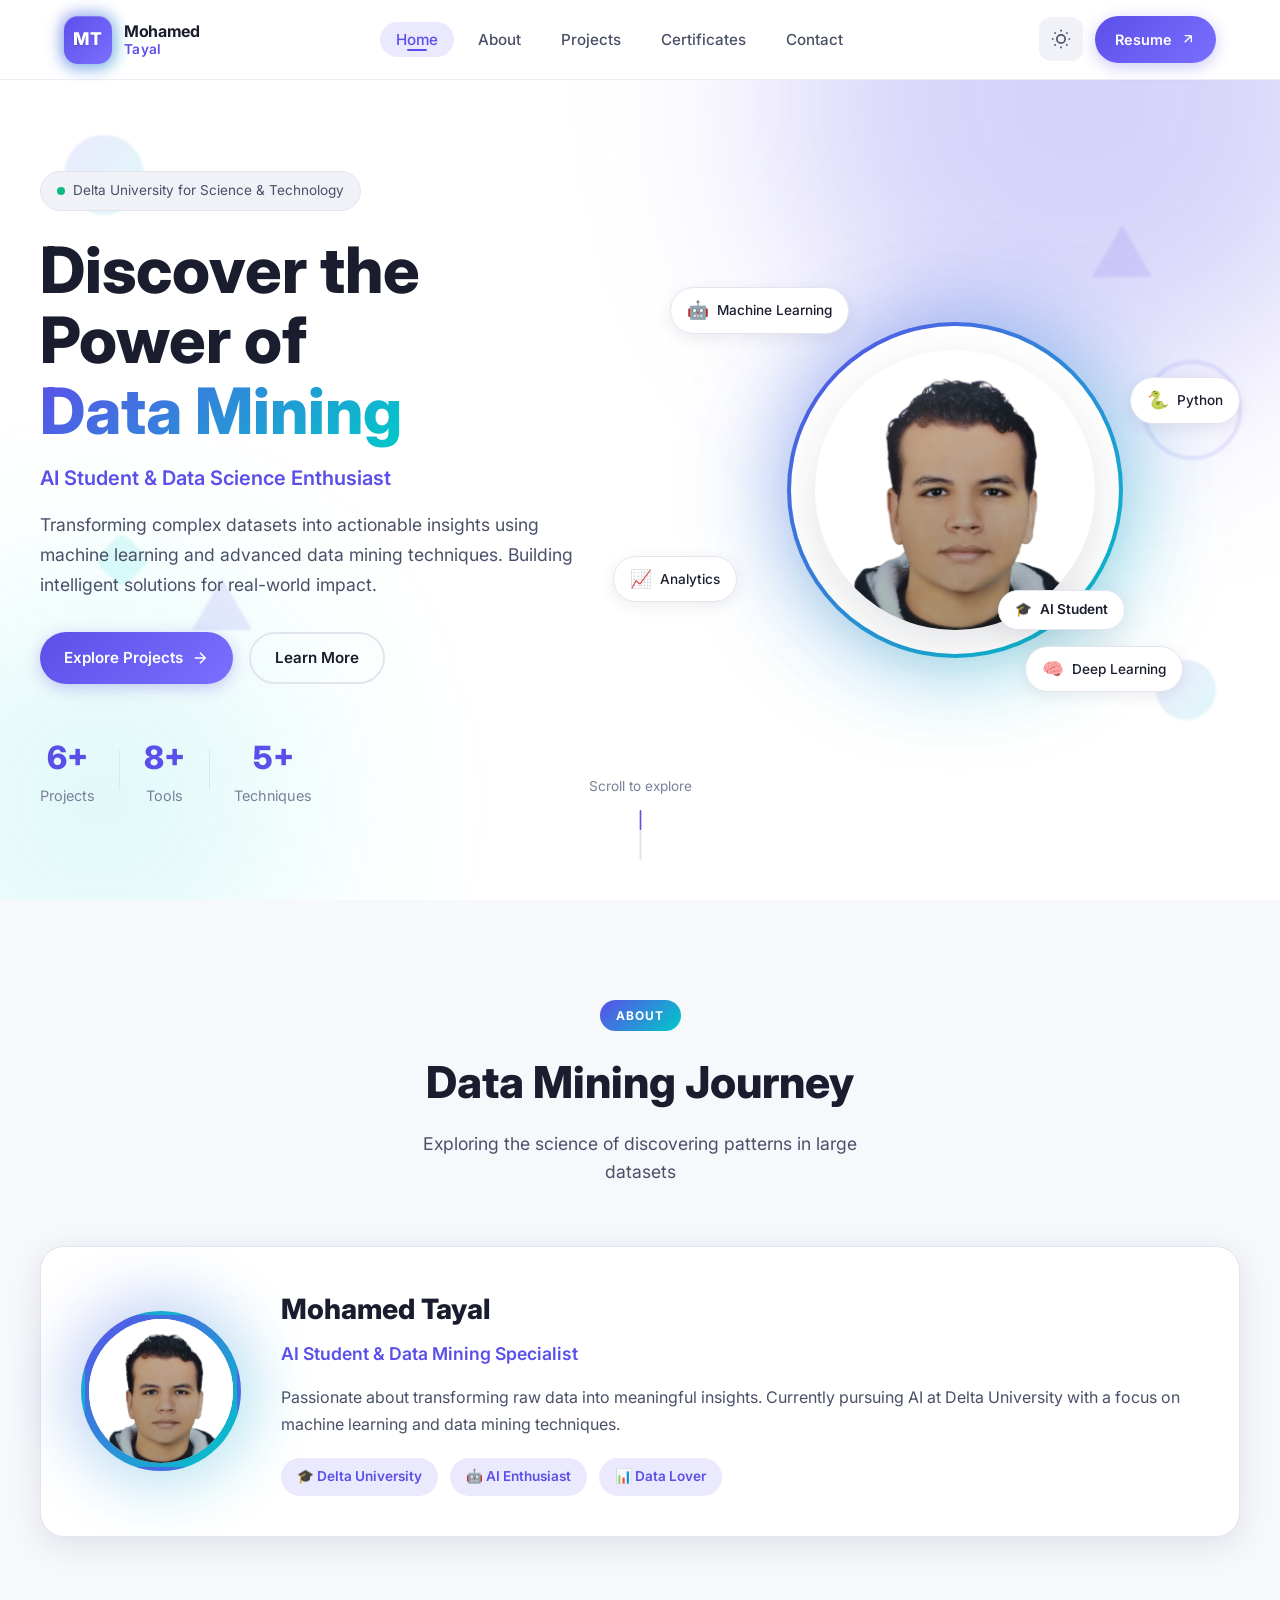
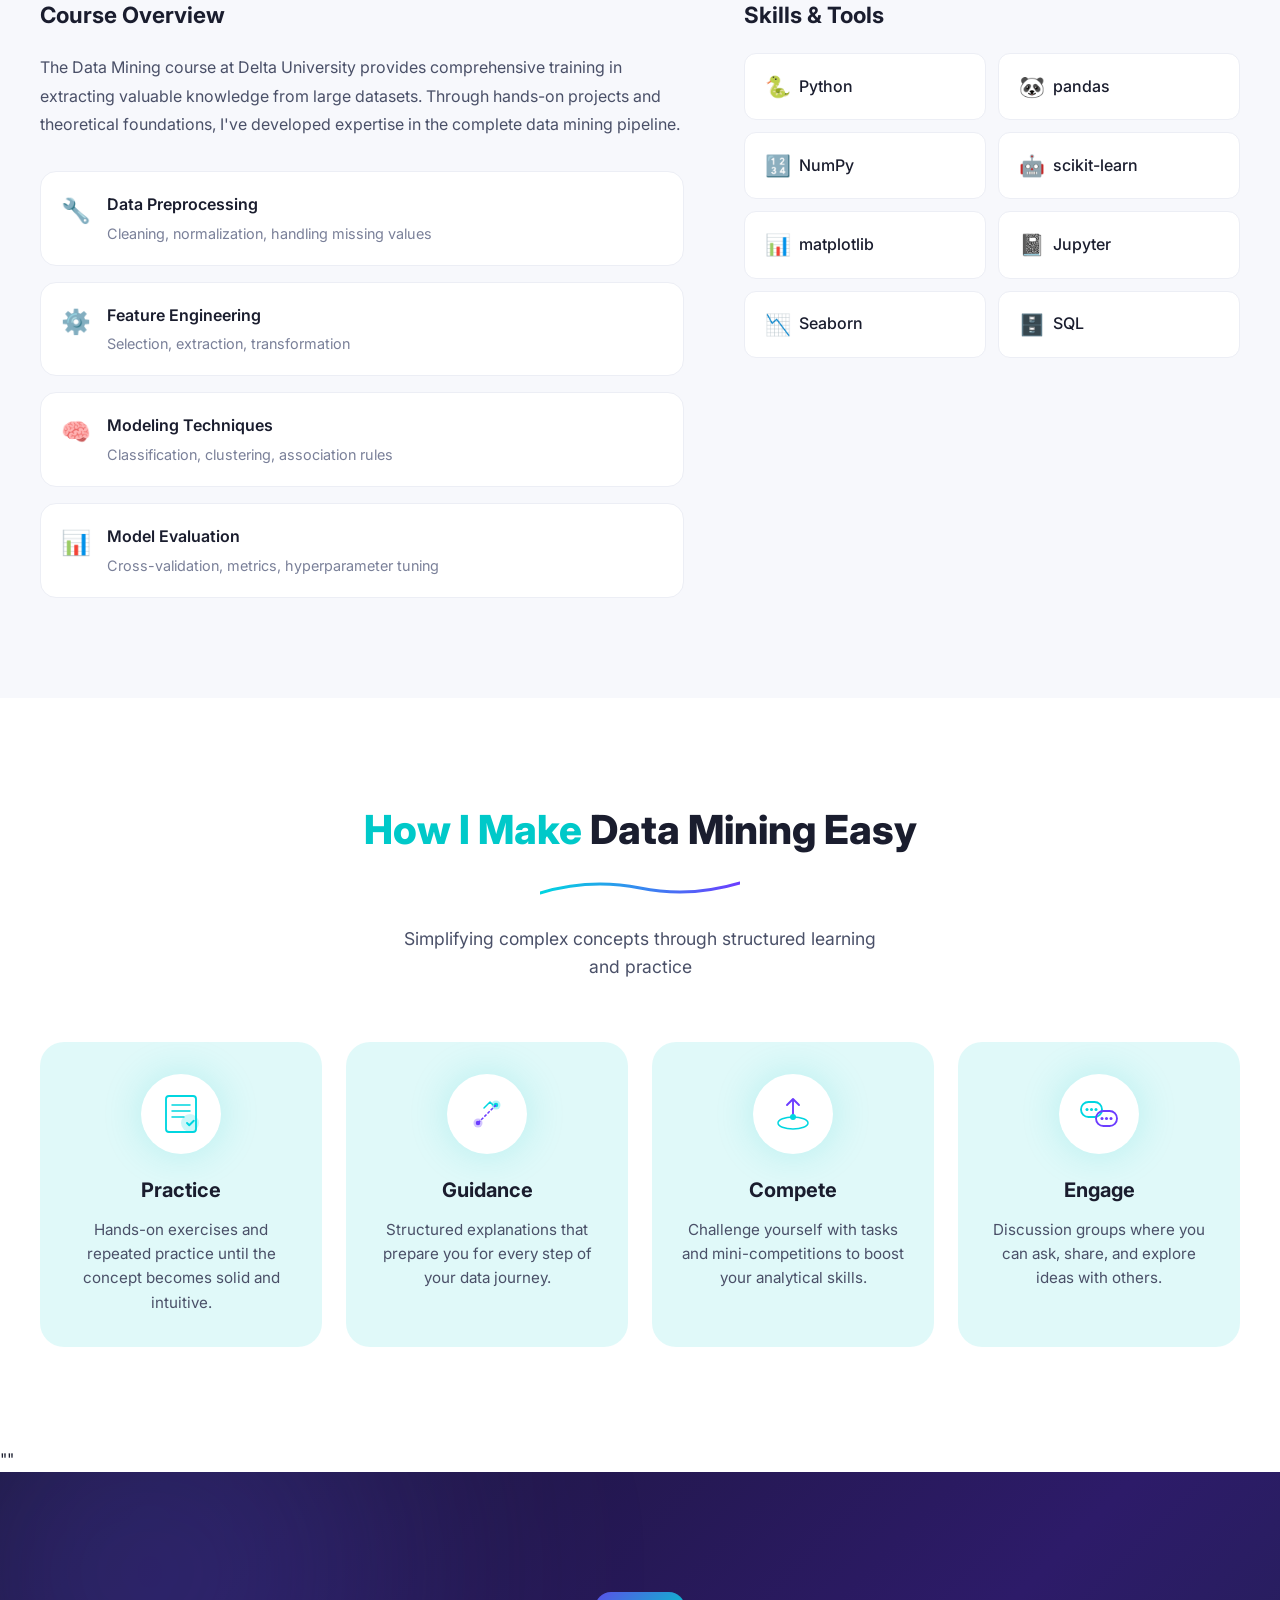
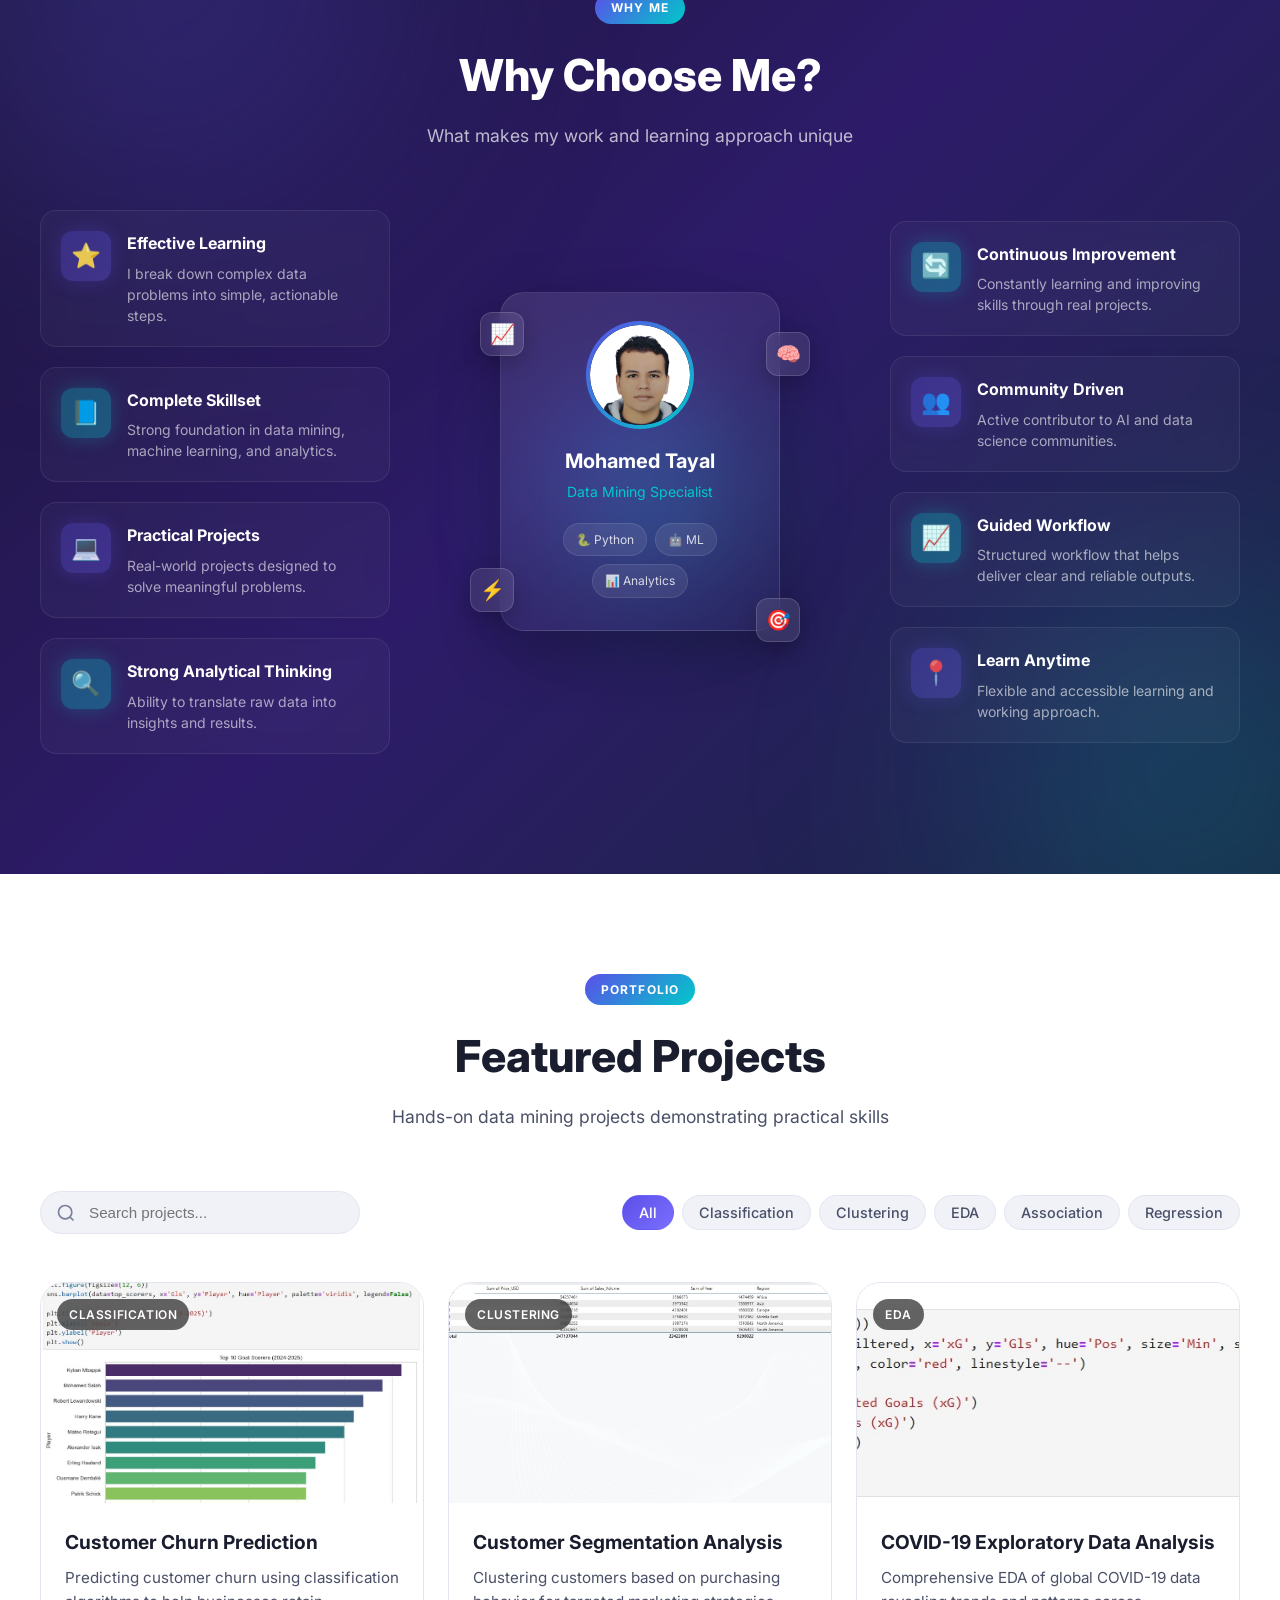
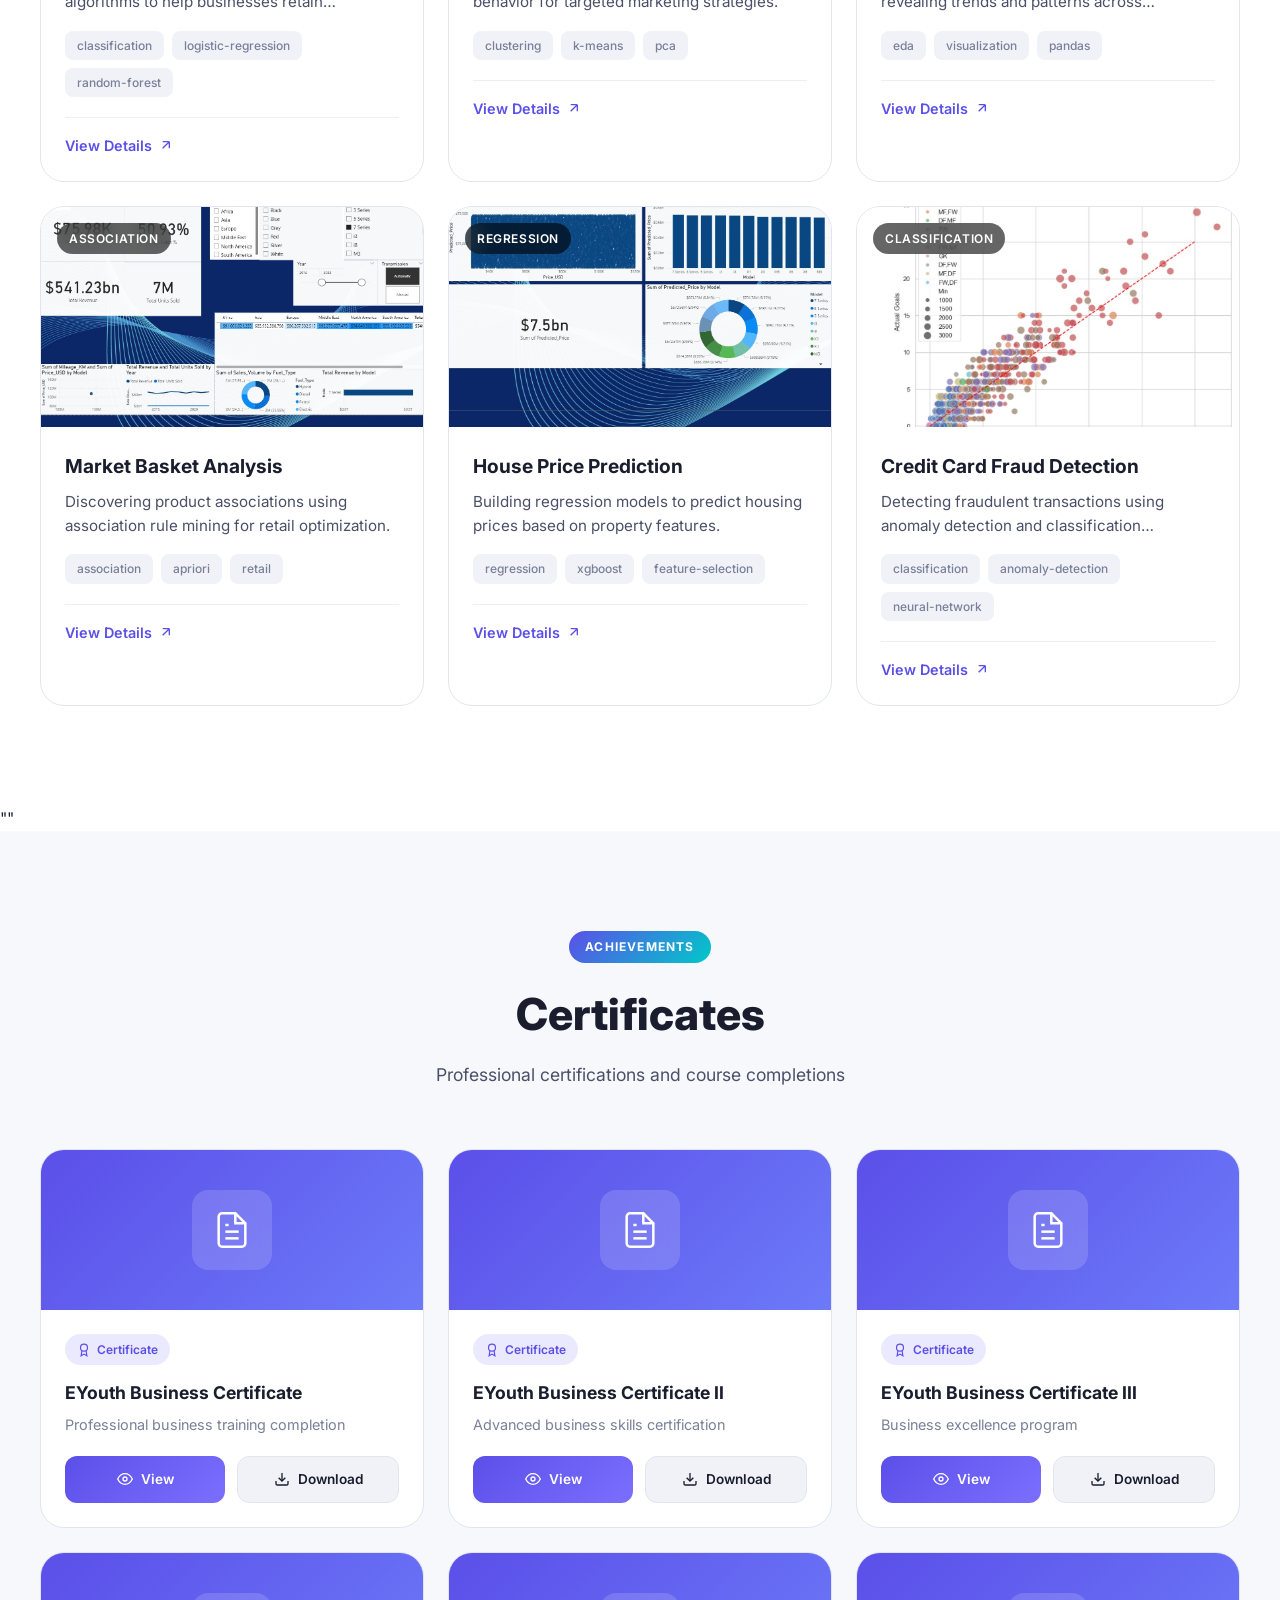
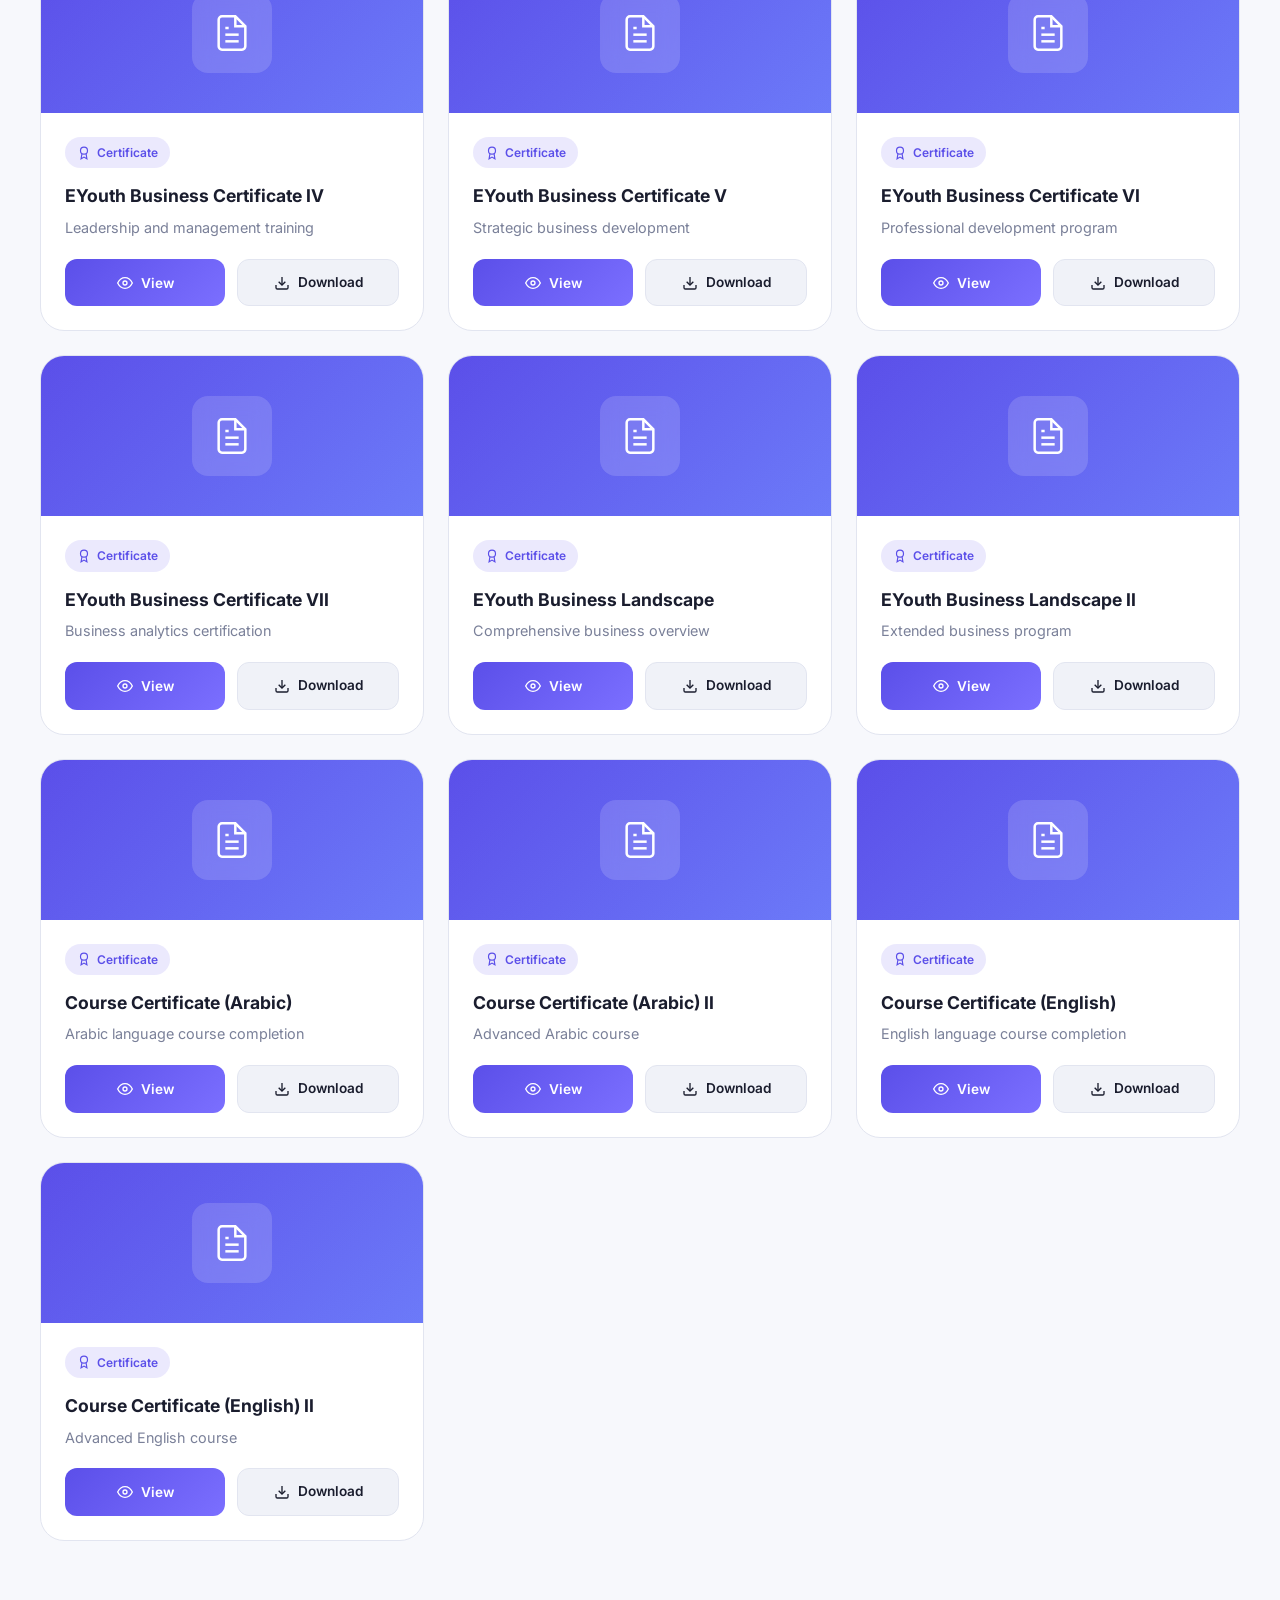
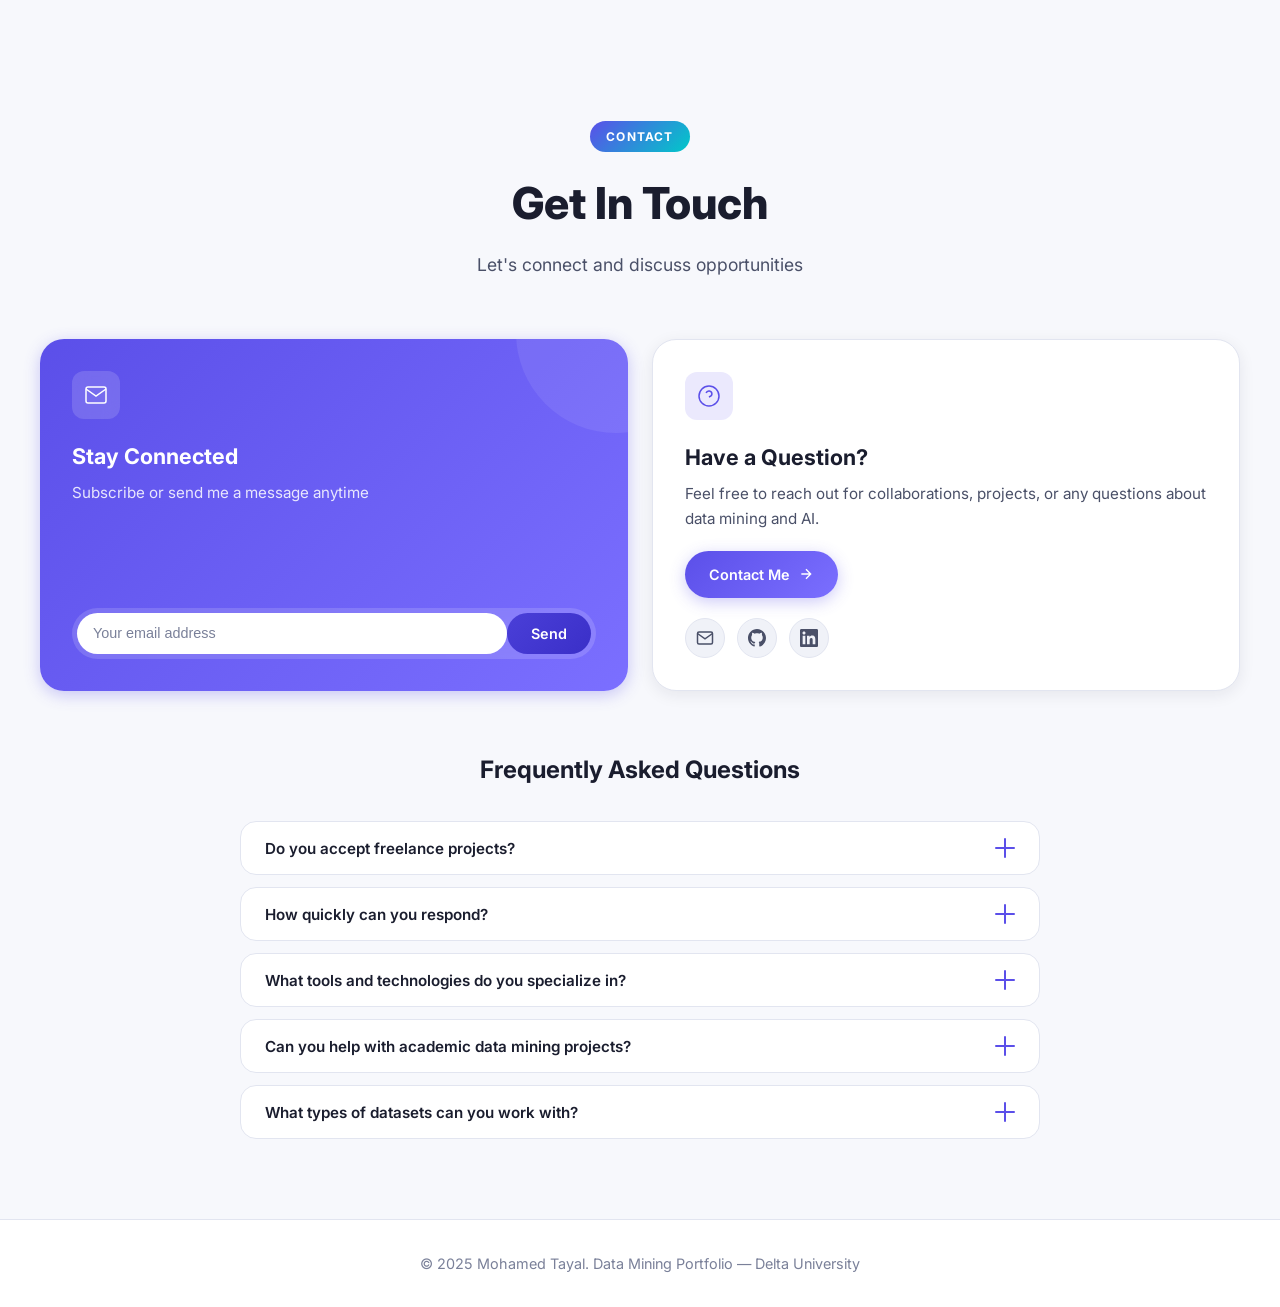
==== commit 1a2f5629: "Initial commit" ====
--- a/index.html
+++ b/index.html
@@ -3,23 +3,33 @@
 <head>
     <meta charset="UTF-8">
     <meta name="viewport" content="width=device-width, initial-scale=1.0">
-    <meta name="description" content="Mohamed Tayal - Data Mining Portfolio | AI Student at Delta University">
+    <meta name="description" content="Mohamed Tayal - Data Mining Portfolio | AI Student at Delta University specializing in machine learning, data analysis, and predictive modeling.">
+    <meta name="keywords" content="Data Mining, Machine Learning, AI, Python, Data Science, Mohamed Tayal, Delta University">
+    <meta name="author" content="Mohamed Tayal">
+    <meta name="robots" content="index, follow">
+    <meta property="og:title" content="Mohamed Tayal | Data Mining Portfolio">
+    <meta property="og:description" content="AI Student & Data Mining Specialist - Transforming data into actionable insights">
+    <meta property="og:type" content="website">
+    <meta name="theme-color" content="#5B4FE9">
     <title>Mohamed Tayal | Data Mining Portfolio</title>
     
-    <!-- Fonts -->
+    <!-- Preconnect for performance -->
     <link rel="preconnect" href="https://fonts.googleapis.com">
     <link rel="preconnect" href="https://fonts.gstatic.com" crossorigin>
     <link href="https://fonts.googleapis.com/css2?family=Inter:wght@300;400;500;600;700;800;900&display=swap" rel="stylesheet">
     
-    <!-- GSAP -->
-    <script src="https://cdnjs.cloudflare.com/ajax/libs/gsap/3.12.2/gsap.min.js"></script>
-    <script src="https://cdnjs.cloudflare.com/ajax/libs/gsap/3.12.2/ScrollTrigger.min.js"></script>
+    <!-- GSAP for animations -->
+    <script src="https://cdnjs.cloudflare.com/ajax/libs/gsap/3.12.2/gsap.min.js" defer></script>
+    <script src="https://cdnjs.cloudflare.com/ajax/libs/gsap/3.12.2/ScrollTrigger.min.js" defer></script>
     
     <link rel="stylesheet" href="assets/css/style.css">
 </head>
 <body>
+    <!-- Skip to main content for accessibility -->
+    <a href="#main-content" class="skip-link">Skip to main content</a>
+    
     <!-- Floating Shapes Background -->
-    <div class="floating-shapes" id="floatingShapes">
+    <div class="floating-shapes" aria-hidden="true">
         <div class="shape shape--circle shape--1"></div>
         <div class="shape shape--triangle shape--2"></div>
         <div class="shape shape--square shape--3"></div>
@@ -29,656 +39,650 @@
     </div>
 
     <!-- Navigation -->
-    <nav class="navbar" id="navbar">
-        <div class="navbar__container">
-            <a href="#hero" class="navbar__logo">
-                <div class="logo-badge">
-                    <div class="logo-badge__glow"></div>
-                    <div class="logo-badge__inner">
-                        <span class="logo-badge__text">MT</span>
-                    </div>
-                    <div class="logo-badge__shine"></div>
-                </div>
-                <div class="logo-name">
-                    <span class="logo-name__first">Mohamed</span>
-                    <span class="logo-name__last">Tayal</span>
-                </div>
-            </a>
+    <header>
+        <nav class="navbar" id="navbar" role="navigation" aria-label="Main navigation">
+            <div class="navbar__container">
+                <a href="#hero" class="navbar__logo" aria-label="Mohamed Tayal - Home">
+                    <div class="logo-badge">
+                        <div class="logo-badge__glow"></div>
+                        <div class="logo-badge__inner">
+                            <span class="logo-badge__text">MT</span>
+                        </div>
+                        <div class="logo-badge__shine"></div>
+                    </div>
+                    <div class="logo-name">
+                        <span class="logo-name__first">Mohamed</span>
+                        <span class="logo-name__last">Tayal</span>
+                    </div>
+                </a>
+                
+                <ul class="navbar__menu" id="navMenu" role="menubar">
+                    <li role="none"><a href="#hero" class="navbar__link active" role="menuitem">Home</a></li>
+                    <li role="none"><a href="#about" class="navbar__link" role="menuitem">About</a></li>
+                    <li role="none"><a href="#projects" class="navbar__link" role="menuitem">Projects</a></li>
+                    <li role="none"><a href="#certificates" class="navbar__link" role="menuitem">Certificates</a></li>
+                    <li role="none"><a href="#contact" class="navbar__link" role="menuitem">Contact</a></li>
+                </ul>
+                
+                <div class="navbar__actions">
+                    <button class="theme-btn" id="themeToggle" aria-label="Toggle dark/light theme" type="button">
+                        <svg class="theme-btn__sun" viewBox="0 0 24 24" fill="none" stroke="currentColor" stroke-width="2" aria-hidden="true">
+                            <circle cx="12" cy="12" r="5"/>
+                            <path d="M12 1v2M12 21v2M4.22 4.22l1.42 1.42M18.36 18.36l1.42 1.42M1 12h2M21 12h2M4.22 19.78l1.42-1.42M18.36 5.64l1.42-1.42"/>
+                        </svg>
+                        <svg class="theme-btn__moon" viewBox="0 0 24 24" fill="none" stroke="currentColor" stroke-width="2" aria-hidden="true">
+                            <path d="M21 12.79A9 9 0 1 1 11.21 3 7 7 0 0 0 21 12.79z"/>
+                        </svg>
+                    </button>
+                    <a href="assets/resume.html" target="_blank" rel="noopener" class="navbar__cta">
+                        <span>Resume</span>
+                        <svg viewBox="0 0 24 24" fill="none" stroke="currentColor" stroke-width="2" aria-hidden="true">
+                            <path d="M7 17L17 7M17 7H7M17 7V17"/>
+                        </svg>
+                    </a>
+                    <button class="navbar__toggle" id="navToggle" aria-label="Toggle menu" aria-expanded="false" type="button">
+                        <span></span><span></span><span></span>
+                    </button>
+                </div>
+            </div>
+        </nav>
+    </header>
+
+    <main id="main-content">
+        <!-- Hero Section -->
+        <section class="hero" id="hero" aria-labelledby="hero-title">
+            <div class="hero__glow hero__glow--1" aria-hidden="true"></div>
+            <div class="hero__glow hero__glow--2" aria-hidden="true"></div>
             
-            <ul class="navbar__menu" id="navMenu">
-                <li><a href="#hero" class="navbar__link active">Home</a></li>
-                <li><a href="#about" class="navbar__link">About</a></li>
-                <li><a href="#projects" class="navbar__link">Projects</a></li>
-                <li><a href="#certificates" class="navbar__link">Certificates</a></li>
-                <li><a href="#contact" class="navbar__link">Contact</a></li>
-            </ul>
+            <div class="hero__container">
+                <div class="hero__content">
+                    <div class="hero__badge">
+                        <span class="hero__badge-dot" aria-hidden="true"></span>
+                        Delta University for Science & Technology
+                    </div>
+                    
+                    <h1 class="hero__title" id="hero-title">
+                        <span class="hero__title-line">Discover the Power of</span>
+                        <span class="hero__title-highlight">Data Mining</span>
+                    </h1>
+                    
+                    <p class="hero__subtitle">AI Student & Data Science Enthusiast</p>
+                    
+                    <p class="hero__desc">
+                        Transforming complex datasets into actionable insights using machine learning 
+                        and advanced data mining techniques. Building intelligent solutions for real-world impact.
+                    </p>
+                    
+                    <div class="hero__buttons">
+                        <a href="#projects" class="btn btn--primary">
+                            <span>Explore Projects</span>
+                            <svg viewBox="0 0 24 24" fill="none" stroke="currentColor" stroke-width="2" aria-hidden="true">
+                                <path d="M5 12h14M12 5l7 7-7 7"/>
+                            </svg>
+                        </a>
+                        <a href="#about" class="btn btn--outline">Learn More</a>
+                    </div>
+                    
+                    <div class="hero__stats" role="list" aria-label="Statistics">
+                        <div class="hero__stat" role="listitem">
+                            <span class="hero__stat-num">6+</span>
+                            <span class="hero__stat-text">Projects</span>
+                        </div>
+                        <div class="hero__stat-line" aria-hidden="true"></div>
+                        <div class="hero__stat" role="listitem">
+                            <span class="hero__stat-num">8+</span>
+                            <span class="hero__stat-text">Tools</span>
+                        </div>
+                        <div class="hero__stat-line" aria-hidden="true"></div>
+                        <div class="hero__stat" role="listitem">
+                            <span class="hero__stat-num">5+</span>
+                            <span class="hero__stat-text">Techniques</span>
+                        </div>
+                    </div>
+                </div>
+                
+                <div class="hero__visual">
+                    <div class="hero__profile">
+                        <div class="hero__profile-glow" aria-hidden="true"></div>
+                        <div class="hero__profile-ring" aria-hidden="true"></div>
+                        <div class="hero__profile-frame">
+                            <img src="assets/images/bd4a45d2-6900-4a9e-920a-21a1c41b4893.png" alt="Mohamed Tayal - AI Student and Data Mining Specialist" class="hero__profile-img" loading="eager">
+                        </div>
+                        <div class="hero__profile-badge">
+                            <span aria-hidden="true">🎓</span> AI Student
+                        </div>
+                    </div>
+                    
+                    <div class="hero__tag hero__tag--1"><span aria-hidden="true">🤖</span> Machine Learning</div>
+                    <div class="hero__tag hero__tag--2"><span aria-hidden="true">🐍</span> Python</div>
+                    <div class="hero__tag hero__tag--3"><span aria-hidden="true">📈</span> Analytics</div>
+                    <div class="hero__tag hero__tag--4"><span aria-hidden="true">🧠</span> Deep Learning</div>
+                    
+                    <div class="hero__orb" aria-hidden="true"></div>
+                </div>
+            </div>
             
-            <div class="navbar__actions">
-                <button class="theme-btn" id="themeToggle" aria-label="Toggle theme">
-                    <svg class="theme-btn__sun" viewBox="0 0 24 24" fill="none" stroke="currentColor" stroke-width="2">
-                        <circle cx="12" cy="12" r="5"/>
-                        <path d="M12 1v2M12 21v2M4.22 4.22l1.42 1.42M18.36 18.36l1.42 1.42M1 12h2M21 12h2M4.22 19.78l1.42-1.42M18.36 5.64l1.42-1.42"/>
+            <div class="hero__scroll" aria-hidden="true">
+                <span>Scroll to explore</span>
+                <div class="hero__scroll-bar"><div class="hero__scroll-dot"></div></div>
+            </div>
+        </section>
+ 
+       <!-- About Section -->
+        <section class="about" id="about" aria-labelledby="about-title">
+            <div class="about__container">
+                <div class="section-head">
+                    <span class="section-head__tag">About</span>
+                    <h2 class="section-head__title" id="about-title">Data Mining Journey</h2>
+                    <p class="section-head__desc">Exploring the science of discovering patterns in large datasets</p>
+                </div>
+                
+                <!-- About Profile Card -->
+                <div class="about__profile-card">
+                    <div class="about__profile-photo">
+                        <div class="about__profile-glow" aria-hidden="true"></div>
+                        <div class="about__profile-frame">
+                            <img src="assets/images/bd4a45d2-6900-4a9e-920a-21a1c41b4893.png" alt="Mohamed Tayal profile photo" class="about__profile-img" loading="lazy">
+                        </div>
+                    </div>
+                    <div class="about__profile-info">
+                        <h3 class="about__profile-name">Mohamed Tayal</h3>
+                        <p class="about__profile-role">AI Student & Data Mining Specialist</p>
+                        <p class="about__profile-bio">Passionate about transforming raw data into meaningful insights. Currently pursuing AI at Delta University with a focus on machine learning and data mining techniques.</p>
+                        <div class="about__profile-tags">
+                            <span>🎓 Delta University</span>
+                            <span>🤖 AI Enthusiast</span>
+                            <span>📊 Data Lover</span>
+                        </div>
+                    </div>
+                </div>
+                
+                <div class="about__grid">
+                    <div class="about__main">
+                        <h3 class="about__heading">Course Overview</h3>
+                        <p class="about__text">
+                            The Data Mining course at Delta University provides comprehensive training in extracting 
+                            valuable knowledge from large datasets. Through hands-on projects and theoretical foundations, 
+                            I've developed expertise in the complete data mining pipeline.
+                        </p>
+                        
+                        <div class="about__topics">
+                            <article class="topic-card">
+                                <span class="topic-card__icon" aria-hidden="true">🔧</span>
+                                <div class="topic-card__content">
+                                    <strong>Data Preprocessing</strong>
+                                    <p>Cleaning, normalization, handling missing values</p>
+                                </div>
+                            </article>
+                            <article class="topic-card">
+                                <span class="topic-card__icon" aria-hidden="true">⚙️</span>
+                                <div class="topic-card__content">
+                                    <strong>Feature Engineering</strong>
+                                    <p>Selection, extraction, transformation</p>
+                                </div>
+                            </article>
+                            <article class="topic-card">
+                                <span class="topic-card__icon" aria-hidden="true">🧠</span>
+                                <div class="topic-card__content">
+                                    <strong>Modeling Techniques</strong>
+                                    <p>Classification, clustering, association rules</p>
+                                </div>
+                            </article>
+                            <article class="topic-card">
+                                <span class="topic-card__icon" aria-hidden="true">📊</span>
+                                <div class="topic-card__content">
+                                    <strong>Model Evaluation</strong>
+                                    <p>Cross-validation, metrics, hyperparameter tuning</p>
+                                </div>
+                            </article>
+                        </div>
+                    </div>
+                    
+                    <aside class="about__skills">
+                        <h3 class="about__heading">Skills & Tools</h3>
+                        <div class="skills-grid" role="list">
+                            <div class="skill-item" role="listitem"><span aria-hidden="true">🐍</span> Python</div>
+                            <div class="skill-item" role="listitem"><span aria-hidden="true">🐼</span> pandas</div>
+                            <div class="skill-item" role="listitem"><span aria-hidden="true">🔢</span> NumPy</div>
+                            <div class="skill-item" role="listitem"><span aria-hidden="true">🤖</span> scikit-learn</div>
+                            <div class="skill-item" role="listitem"><span aria-hidden="true">📊</span> matplotlib</div>
+                            <div class="skill-item" role="listitem"><span aria-hidden="true">📓</span> Jupyter</div>
+                            <div class="skill-item" role="listitem"><span aria-hidden="true">📉</span> Seaborn</div>
+                            <div class="skill-item" role="listitem"><span aria-hidden="true">🗄️</span> SQL</div>
+                        </div>
+                    </aside>
+                </div>
+            </div>
+        </section>
+
+        <!-- How I Make It Easy Section -->
+        <section class="easy-section" id="easy" aria-labelledby="easy-title">
+            <div class="easy-section__container">
+                <div class="easy-section__header">
+                    <h2 class="easy-section__title" id="easy-title">
+                        <span class="easy-section__title-accent">How I Make</span>
+                        <span class="easy-section__title-main">Data Mining Easy</span>
+                    </h2>
+                    <svg class="easy-section__curve" viewBox="0 0 200 20" fill="none" aria-hidden="true">
+                        <path d="M0 15 Q50 0 100 10 T200 5" stroke="url(#curveGradient)" stroke-width="3" stroke-linecap="round" fill="none"/>
+                        <defs>
+                            <linearGradient id="curveGradient" x1="0%" y1="0%" x2="100%" y2="0%">
+                                <stop offset="0%" stop-color="#00D6E0"/>
+                                <stop offset="100%" stop-color="#6C3CFF"/>
+                            </linearGradient>
+                        </defs>
                     </svg>
-                    <svg class="theme-btn__moon" viewBox="0 0 24 24" fill="none" stroke="currentColor" stroke-width="2">
-                        <path d="M21 12.79A9 9 0 1 1 11.21 3 7 7 0 0 0 21 12.79z"/>
+                    <p class="easy-section__subtitle">Simplifying complex concepts through structured learning and practice</p>
+                </div>
+                
+                <div class="easy-cards">
+                    <article class="easy-card">
+                        <div class="easy-card__icon" aria-hidden="true">
+                            <svg viewBox="0 0 64 64" fill="none">
+                                <rect x="12" y="8" width="40" height="48" rx="4" stroke="#00D6E0" stroke-width="2.5"/>
+                                <path d="M20 20h24M20 28h24M20 36h16" stroke="#00D6E0" stroke-width="2" stroke-linecap="round"/>
+                                <circle cx="44" cy="44" r="12" fill="#00D6E0" opacity="0.2"/>
+                                <path d="M40 44l3 3 6-6" stroke="#00D6E0" stroke-width="2.5" stroke-linecap="round" stroke-linejoin="round"/>
+                            </svg>
+                        </div>
+                        <h3 class="easy-card__title">Practice</h3>
+                        <p class="easy-card__desc">Hands-on exercises and repeated practice until the concept becomes solid and intuitive.</p>
+                    </article>
+                    
+                    <article class="easy-card">
+                        <div class="easy-card__icon" aria-hidden="true">
+                            <svg viewBox="0 0 64 64" fill="none">
+                                <circle cx="20" cy="44" r="6" fill="#6C3CFF" opacity="0.3"/>
+                                <circle cx="44" cy="20" r="6" fill="#00D6E0" opacity="0.3"/>
+                                <circle cx="20" cy="44" r="3" fill="#6C3CFF"/>
+                                <circle cx="44" cy="20" r="3" fill="#00D6E0"/>
+                                <path d="M20 44L32 32L44 20" stroke="#6C3CFF" stroke-width="2" stroke-dasharray="4 2"/>
+                                <path d="M28 24l8-8M36 16l4 4" stroke="#00D6E0" stroke-width="2" stroke-linecap="round"/>
+                            </svg>
+                        </div>
+                        <h3 class="easy-card__title">Guidance</h3>
+                        <p class="easy-card__desc">Structured explanations that prepare you for every step of your data journey.</p>
+                    </article>
+                    
+                    <article class="easy-card">
+                        <div class="easy-card__icon" aria-hidden="true">
+                            <svg viewBox="0 0 64 64" fill="none">
+                                <ellipse cx="32" cy="44" rx="20" ry="8" stroke="#00D6E0" stroke-width="2"/>
+                                <path d="M32 12v24" stroke="#6C3CFF" stroke-width="2.5"/>
+                                <path d="M24 20l8-8 8 8" stroke="#6C3CFF" stroke-width="2.5" stroke-linecap="round" stroke-linejoin="round"/>
+                                <circle cx="32" cy="36" r="4" fill="#00D6E0"/>
+                            </svg>
+                        </div>
+                        <h3 class="easy-card__title">Compete</h3>
+                        <p class="easy-card__desc">Challenge yourself with tasks and mini-competitions to boost your analytical skills.</p>
+                    </article>
+                    
+                    <article class="easy-card">
+                        <div class="easy-card__icon" aria-hidden="true">
+                            <svg viewBox="0 0 64 64" fill="none">
+                                <rect x="8" y="16" width="28" height="20" rx="10" stroke="#00D6E0" stroke-width="2.5"/>
+                                <rect x="28" y="28" width="28" height="20" rx="10" stroke="#6C3CFF" stroke-width="2.5"/>
+                                <circle cx="16" cy="26" r="2" fill="#00D6E0"/>
+                                <circle cx="22" cy="26" r="2" fill="#00D6E0"/>
+                                <circle cx="28" cy="26" r="2" fill="#00D6E0"/>
+                                <circle cx="36" cy="38" r="2" fill="#6C3CFF"/>
+                                <circle cx="42" cy="38" r="2" fill="#6C3CFF"/>
+                                <circle cx="48" cy="38" r="2" fill="#6C3CFF"/>
+                            </svg>
+                        </div>
+                        <h3 class="easy-card__title">Engage</h3>
+                        <p class="easy-card__desc">Discussion groups where you can ask, share, and explore ideas with others.</p>
+                    </article>
+                </div>
+            </div>
+        </section>""
+ 
+       <!-- Why Choose Me Section -->
+        <section class="why-me" id="why-me" aria-labelledby="why-me-title">
+            <div class="why-me__bg" aria-hidden="true">
+                <div class="why-me__glow why-me__glow--1"></div>
+                <div class="why-me__glow why-me__glow--2"></div>
+            </div>
+            
+            <div class="why-me__container">
+                <div class="section-head section-head--light">
+                    <span class="section-head__tag">Why Me</span>
+                    <h2 class="section-head__title" id="why-me-title">Why Choose Me?</h2>
+                    <p class="section-head__desc">What makes my work and learning approach unique</p>
+                </div>
+                
+                <div class="why-me__grid">
+                    <!-- Left Column -->
+                    <div class="why-me__col">
+                        <article class="feature-card">
+                            <div class="feature-card__icon feature-card__icon--purple" aria-hidden="true">
+                                <span>⭐</span>
+                            </div>
+                            <div class="feature-card__content">
+                                <h3 class="feature-card__title">Effective Learning</h3>
+                                <p class="feature-card__desc">I break down complex data problems into simple, actionable steps.</p>
+                            </div>
+                        </article>
+                        
+                        <article class="feature-card">
+                            <div class="feature-card__icon feature-card__icon--teal" aria-hidden="true">
+                                <span>📘</span>
+                            </div>
+                            <div class="feature-card__content">
+                                <h3 class="feature-card__title">Complete Skillset</h3>
+                                <p class="feature-card__desc">Strong foundation in data mining, machine learning, and analytics.</p>
+                            </div>
+                        </article>
+                        
+                        <article class="feature-card">
+                            <div class="feature-card__icon feature-card__icon--purple" aria-hidden="true">
+                                <span>💻</span>
+                            </div>
+                            <div class="feature-card__content">
+                                <h3 class="feature-card__title">Practical Projects</h3>
+                                <p class="feature-card__desc">Real-world projects designed to solve meaningful problems.</p>
+                            </div>
+                        </article>
+                        
+                        <article class="feature-card">
+                            <div class="feature-card__icon feature-card__icon--teal" aria-hidden="true">
+                                <span>🔍</span>
+                            </div>
+                            <div class="feature-card__content">
+                                <h3 class="feature-card__title">Strong Analytical Thinking</h3>
+                                <p class="feature-card__desc">Ability to translate raw data into insights and results.</p>
+                            </div>
+                        </article>
+                    </div>
+                    
+                    <!-- Center Illustration -->
+                    <div class="why-me__illustration">
+                        <div class="why-me__illustration-wrapper">
+                            <div class="why-me__illustration-glow" aria-hidden="true"></div>
+                            <div class="why-me__illustration-card">
+                                <div class="why-me__avatar">
+                                    <div class="why-me__avatar-ring" aria-hidden="true"></div>
+                                    <div class="why-me__avatar-inner">
+                                        <img src="assets/images/bd4a45d2-6900-4a9e-920a-21a1c41b4893.png" alt="Mohamed Tayal" class="why-me__avatar-img" loading="lazy">
+                                    </div>
+                                </div>
+                                <div class="why-me__illustration-text">
+                                    <span class="why-me__illustration-name">Mohamed Tayal</span>
+                                    <span class="why-me__illustration-role">Data Mining Specialist</span>
+                                </div>
+                                <div class="why-me__illustration-badges">
+                                    <span class="why-me__badge">🐍 Python</span>
+                                    <span class="why-me__badge">🤖 ML</span>
+                                    <span class="why-me__badge">📊 Analytics</span>
+                                </div>
+                            </div>
+                            
+                            <!-- Floating Elements -->
+                            <div class="why-me__float why-me__float--1" aria-hidden="true">📈</div>
+                            <div class="why-me__float why-me__float--2" aria-hidden="true">🧠</div>
+                            <div class="why-me__float why-me__float--3" aria-hidden="true">⚡</div>
+                            <div class="why-me__float why-me__float--4" aria-hidden="true">🎯</div>
+                        </div>
+                    </div>
+                    
+                    <!-- Right Column -->
+                    <div class="why-me__col">
+                        <article class="feature-card">
+                            <div class="feature-card__icon feature-card__icon--teal" aria-hidden="true">
+                                <span>🔄</span>
+                            </div>
+                            <div class="feature-card__content">
+                                <h3 class="feature-card__title">Continuous Improvement</h3>
+                                <p class="feature-card__desc">Constantly learning and improving skills through real projects.</p>
+                            </div>
+                        </article>
+                        
+                        <article class="feature-card">
+                            <div class="feature-card__icon feature-card__icon--purple" aria-hidden="true">
+                                <span>👥</span>
+                            </div>
+                            <div class="feature-card__content">
+                                <h3 class="feature-card__title">Community Driven</h3>
+                                <p class="feature-card__desc">Active contributor to AI and data science communities.</p>
+                            </div>
+                        </article>
+                        
+                        <article class="feature-card">
+                            <div class="feature-card__icon feature-card__icon--teal" aria-hidden="true">
+                                <span>📈</span>
+                            </div>
+                            <div class="feature-card__content">
+                                <h3 class="feature-card__title">Guided Workflow</h3>
+                                <p class="feature-card__desc">Structured workflow that helps deliver clear and reliable outputs.</p>
+                            </div>
+                        </article>
+                        
+                        <article class="feature-card">
+                            <div class="feature-card__icon feature-card__icon--purple" aria-hidden="true">
+                                <span>📍</span>
+                            </div>
+                            <div class="feature-card__content">
+                                <h3 class="feature-card__title">Learn Anytime</h3>
+                                <p class="feature-card__desc">Flexible and accessible learning and working approach.</p>
+                            </div>
+                        </article>
+                    </div>
+                </div>
+            </div>
+        </section>
+
+        <!-- Projects Section -->
+        <section class="projects" id="projects" aria-labelledby="projects-title">
+            <div class="projects__container">
+                <div class="section-head">
+                    <span class="section-head__tag">Portfolio</span>
+                    <h2 class="section-head__title" id="projects-title">Featured Projects</h2>
+                    <p class="section-head__desc">Hands-on data mining projects demonstrating practical skills</p>
+                </div>
+                
+                <div class="projects__controls">
+                    <div class="projects__search">
+                        <svg viewBox="0 0 24 24" fill="none" stroke="currentColor" stroke-width="2" aria-hidden="true">
+                            <circle cx="11" cy="11" r="8"/><path d="m21 21-4.35-4.35"/>
+                        </svg>
+                        <input type="text" id="projectSearch" placeholder="Search projects..." aria-label="Search projects">
+                    </div>
+                    <div class="projects__filters" id="projectFilters" role="group" aria-label="Filter projects by category">
+                        <button class="filter-btn active" data-filter="all" type="button">All</button>
+                        <button class="filter-btn" data-filter="classification" type="button">Classification</button>
+                        <button class="filter-btn" data-filter="clustering" type="button">Clustering</button>
+                        <button class="filter-btn" data-filter="eda" type="button">EDA</button>
+                        <button class="filter-btn" data-filter="association" type="button">Association</button>
+                        <button class="filter-btn" data-filter="regression" type="button">Regression</button>
+                    </div>
+                </div>
+                
+                <div class="projects__grid" id="projectsGrid" role="list" aria-live="polite"></div>
+            </div>
+        </section>
+
+        <!-- Modal -->
+        <div class="modal" id="projectModal" role="dialog" aria-modal="true" aria-labelledby="modalTitle">
+            <div class="modal__backdrop"></div>
+            <div class="modal__box">
+                <button class="modal__close" id="modalClose" aria-label="Close modal" type="button">
+                    <svg viewBox="0 0 24 24" fill="none" stroke="currentColor" stroke-width="2" aria-hidden="true">
+                        <path d="M18 6L6 18M6 6l12 12"/>
                     </svg>
                 </button>
-                <a href="assets/resume.html" target="_blank" class="navbar__cta">
-                    <span>Resume</span>
-                    <svg viewBox="0 0 24 24" fill="none" stroke="currentColor" stroke-width="2">
-                        <path d="M7 17L17 7M17 7H7M17 7V17"/>
-                    </svg>
-                </a>
-                <button class="navbar__toggle" id="navToggle" aria-label="Menu">
-                    <span></span><span></span><span></span>
-                </button>
+                <div class="modal__body" id="modalContent"></div>
             </div>
         </div>
-    </nav>
-
-    <!-- Hero Section -->
-    <section class="hero" id="hero">
-        <div class="hero__glow hero__glow--1"></div>
-        <div class="hero__glow hero__glow--2"></div>
-        
-        <div class="hero__container">
-            <div class="hero__content">
-                <div class="hero__badge">
-                    <span class="hero__badge-dot"></span>
-                    Delta University for Science & Technology
-                </div>
-                
-                <h1 class="hero__title">
-                    <span class="hero__title-line">Discover the Power of</span>
-                    <span class="hero__title-highlight">Data Mining</span>
-                </h1>
-                
-                <p class="hero__subtitle">AI Student & Data Science Enthusiast</p>
-                
-                <p class="hero__desc">
-                    Transforming complex datasets into actionable insights using machine learning 
-                    and advanced data mining techniques. Building intelligent solutions for real-world impact.
-                </p>
-                
-                <div class="hero__buttons">
-                    <a href="#projects" class="btn btn--primary">
-                        <span>Explore Projects</span>
-                        <svg viewBox="0 0 24 24" fill="none" stroke="currentColor" stroke-width="2">
-                            <path d="M5 12h14M12 5l7 7-7 7"/>
-                        </svg>
-                    </a>
-                    <a href="#about" class="btn btn--outline">Learn More</a>
-                </div>
-                
-                <div class="hero__stats">
-                    <div class="hero__stat">
-                        <span class="hero__stat-num">6+</span>
-                        <span class="hero__stat-text">Projects</span>
-                    </div>
-                    <div class="hero__stat-line"></div>
-                    <div class="hero__stat">
-                        <span class="hero__stat-num">8+</span>
-                        <span class="hero__stat-text">Tools</span>
-                    </div>
-                    <div class="hero__stat-line"></div>
-                    <div class="hero__stat">
-                        <span class="hero__stat-num">5+</span>
-                        <span class="hero__stat-text">Techniques</span>
-                    </div>
-                </div>
-            </div>
-            
-            <div class="hero__visual">
-                <!-- Profile Photo -->
-                <div class="hero__profile">
-                    <div class="hero__profile-glow"></div>
-                    <div class="hero__profile-ring"></div>
-                    <div class="hero__profile-frame">
-                        <img src="assets/images/bd4a45d2-6900-4a9e-920a-21a1c41b4893.png" alt="Mohamed Tayal" class="hero__profile-img">
-                    </div>
-                    <div class="hero__profile-badge">
-                        <span>🎓</span> AI Student
-                    </div>
-                </div>
-                
-                <div class="hero__tag hero__tag--1"><span>🤖</span> Machine Learning</div>
-                <div class="hero__tag hero__tag--2"><span>🐍</span> Python</div>
-                <div class="hero__tag hero__tag--3"><span>📈</span> Analytics</div>
-                <div class="hero__tag hero__tag--4"><span>🧠</span> Deep Learning</div>
-                
-                <div class="hero__orb"></div>
-            </div>
-        </div>
-        
-        <div class="hero__scroll">
-            <span>Scroll to explore</span>
-            <div class="hero__scroll-bar"><div class="hero__scroll-dot"></div></div>
-        </div>
-    </section>
-
-    <!-- About Section -->
-    <section class="about" id="about">
-        <div class="about__container">
-            <div class="section-head">
-                <span class="section-head__tag">About</span>
-                <h2 class="section-head__title">Data Mining Journey</h2>
-                <p class="section-head__desc">Exploring the science of discovering patterns in large datasets</p>
-            </div>
-            
-            <!-- About Profile Card -->
-            <div class="about__profile-card">
-                <div class="about__profile-photo">
-                    <div class="about__profile-glow"></div>
-                    <div class="about__profile-frame">
-                        <img src="assets/images/bd4a45d2-6900-4a9e-920a-21a1c41b4893.png" alt="Mohamed Tayal" class="about__profile-img">
-                    </div>
-                </div>
-                <div class="about__profile-info">
-                    <h3 class="about__profile-name">Mohamed Tayal</h3>
-                    <p class="about__profile-role">AI Student & Data Mining Specialist</p>
-                    <p class="about__profile-bio">Passionate about transforming raw data into meaningful insights. Currently pursuing AI at Delta University with a focus on machine learning and data mining techniques.</p>
-                    <div class="about__profile-tags">
-                        <span>🎓 Delta University</span>
-                        <span>🤖 AI Enthusiast</span>
-                        <span>📊 Data Lover</span>
-                    </div>
-                </div>
-            </div>
-            
-            <div class="about__grid">
-                <div class="about__main">
-                    <h3 class="about__heading">Course Overview</h3>
-                    <p class="about__text">
-                        The Data Mining course at Delta University provides comprehensive training in extracting 
-                        valuable knowledge from large datasets. Through hands-on projects and theoretical foundations, 
-                        I've developed expertise in the complete data mining pipeline.
-                    </p>
-                    
-                    <div class="about__topics">
-                        <div class="topic-card">
-                            <span class="topic-card__icon">🔧</span>
-                            <div class="topic-card__content">
-                                <strong>Data Preprocessing</strong>
-                                <p>Cleaning, normalization, handling missing values</p>
-                            </div>
-                        </div>
-                        <div class="topic-card">
-                            <span class="topic-card__icon">⚙️</span>
-                            <div class="topic-card__content">
-                                <strong>Feature Engineering</strong>
-                                <p>Selection, extraction, transformation</p>
-                            </div>
-                        </div>
-                        <div class="topic-card">
-                            <span class="topic-card__icon">🧠</span>
-                            <div class="topic-card__content">
-                                <strong>Modeling Techniques</strong>
-                                <p>Classification, clustering, association rules</p>
-                            </div>
-                        </div>
-                        <div class="topic-card">
-                            <span class="topic-card__icon">📊</span>
-                            <div class="topic-card__content">
-                                <strong>Model Evaluation</strong>
-                                <p>Cross-validation, metrics, hyperparameter tuning</p>
-                            </div>
-                        </div>
-                    </div>
-                </div>
-                
-                <div class="about__skills">
-                    <h3 class="about__heading">Skills & Tools</h3>
-                    <div class="skills-grid">
-                        <div class="skill-item"><span>🐍</span> Python</div>
-                        <div class="skill-item"><span>🐼</span> pandas</div>
-                        <div class="skill-item"><span>🔢</span> NumPy</div>
-                        <div class="skill-item"><span>🤖</span> scikit-learn</div>
-                        <div class="skill-item"><span>📊</span> matplotlib</div>
-                        <div class="skill-item"><span>📓</span> Jupyter</div>
-                        <div class="skill-item"><span>📉</span> Seaborn</div>
-                        <div class="skill-item"><span>🗄️</span> SQL</div>
-                    </div>
-                </div>
-            </div>
-        </div>
-    </section>
-
-    <!-- How I Make It Easy Section -->
-    <section class="easy-section" id="easy">
-        <div class="easy-section__container">
-            <div class="easy-section__header">
-                <h2 class="easy-section__title">
-                    <span class="easy-section__title-accent">How I Make</span>
-                    <span class="easy-section__title-main">Data Mining Easy</span>
-                </h2>
-                <svg class="easy-section__curve" viewBox="0 0 200 20" fill="none">
-                    <path d="M0 15 Q50 0 100 10 T200 5" stroke="url(#curveGradient)" stroke-width="3" stroke-linecap="round" fill="none"/>
-                    <defs>
-                        <linearGradient id="curveGradient" x1="0%" y1="0%" x2="100%" y2="0%">
-                            <stop offset="0%" stop-color="#00D6E0"/>
-                            <stop offset="100%" stop-color="#6C3CFF"/>
-                        </linearGradient>
-                    </defs>
-                </svg>
-                <p class="easy-section__subtitle">Simplifying complex concepts through structured learning and practice</p>
-            </div>
-            
-            <div class="easy-cards">
-                <div class="easy-card">
-                    <div class="easy-card__icon">
-                        <svg viewBox="0 0 64 64" fill="none">
-                            <rect x="12" y="8" width="40" height="48" rx="4" stroke="#00D6E0" stroke-width="2.5"/>
-                            <path d="M20 20h24M20 28h24M20 36h16" stroke="#00D6E0" stroke-width="2" stroke-linecap="round"/>
-                            <circle cx="44" cy="44" r="12" fill="#00D6E0" opacity="0.2"/>
-                            <path d="M40 44l3 3 6-6" stroke="#00D6E0" stroke-width="2.5" stroke-linecap="round" stroke-linejoin="round"/>
-                        </svg>
-                    </div>
-                    <h3 class="easy-card__title">Practice</h3>
-                    <p class="easy-card__desc">Hands-on exercises and repeated practice until the concept becomes solid and intuitive.</p>
-                </div>
-                
-                <div class="easy-card">
-                    <div class="easy-card__icon">
-                        <svg viewBox="0 0 64 64" fill="none">
-                            <circle cx="20" cy="44" r="6" fill="#6C3CFF" opacity="0.3"/>
-                            <circle cx="44" cy="20" r="6" fill="#00D6E0" opacity="0.3"/>
-                            <circle cx="20" cy="44" r="3" fill="#6C3CFF"/>
-                            <circle cx="44" cy="20" r="3" fill="#00D6E0"/>
-                            <path d="M20 44L32 32L44 20" stroke="#6C3CFF" stroke-width="2" stroke-dasharray="4 2"/>
-                            <path d="M28 24l8-8M36 16l4 4" stroke="#00D6E0" stroke-width="2" stroke-linecap="round"/>
-                        </svg>
-                    </div>
-                    <h3 class="easy-card__title">Guidance</h3>
-                    <p class="easy-card__desc">Structured explanations that prepare you for every step of your data journey.</p>
-                </div>
-                
-                <div class="easy-card">
-                    <div class="easy-card__icon">
-                        <svg viewBox="0 0 64 64" fill="none">
-                            <ellipse cx="32" cy="44" rx="20" ry="8" stroke="#00D6E0" stroke-width="2"/>
-                            <path d="M32 12v24" stroke="#6C3CFF" stroke-width="2.5"/>
-                            <path d="M24 20l8-8 8 8" stroke="#6C3CFF" stroke-width="2.5" stroke-linecap="round" stroke-linejoin="round"/>
-                            <circle cx="32" cy="36" r="4" fill="#00D6E0"/>
-                        </svg>
-                    </div>
-                    <h3 class="easy-card__title">Compete</h3>
-                    <p class="easy-card__desc">Challenge yourself with tasks and mini-competitions to boost your analytical skills.</p>
-                </div>
-                
-                <div class="easy-card">
-                    <div class="easy-card__icon">
-                        <svg viewBox="0 0 64 64" fill="none">
-                            <rect x="8" y="16" width="28" height="20" rx="10" stroke="#00D6E0" stroke-width="2.5"/>
-                            <rect x="28" y="28" width="28" height="20" rx="10" stroke="#6C3CFF" stroke-width="2.5"/>
-                            <circle cx="16" cy="26" r="2" fill="#00D6E0"/>
-                            <circle cx="22" cy="26" r="2" fill="#00D6E0"/>
-                            <circle cx="28" cy="26" r="2" fill="#00D6E0"/>
-                            <circle cx="36" cy="38" r="2" fill="#6C3CFF"/>
-                            <circle cx="42" cy="38" r="2" fill="#6C3CFF"/>
-                            <circle cx="48" cy="38" r="2" fill="#6C3CFF"/>
-                        </svg>
-                    </div>
-                    <h3 class="easy-card__title">Engage</h3>
-                    <p class="easy-card__desc">Discussion groups where you can ask, share, and explore ideas with others.</p>
-                </div>
-            </div>
-        </div>
-    </section>
-
-    <!-- Why Choose Me Section -->
-    <section class="why-me" id="why-me">
-        <div class="why-me__bg">
-            <div class="why-me__glow why-me__glow--1"></div>
-            <div class="why-me__glow why-me__glow--2"></div>
-        </div>
-        
-        <div class="why-me__container">
-            <div class="section-head section-head--light">
-                <span class="section-head__tag">Why Me</span>
-                <h2 class="section-head__title">Why Choose Me?</h2>
-                <p class="section-head__desc">What makes my work and learning approach unique</p>
-            </div>
-            
-            <div class="why-me__grid">
-                <!-- Left Column -->
-                <div class="why-me__col">
-                    <div class="feature-card">
-                        <div class="feature-card__icon feature-card__icon--purple">
-                            <span>⭐</span>
-                        </div>
-                        <div class="feature-card__content">
-                            <h4 class="feature-card__title">Effective Learning</h4>
-                            <p class="feature-card__desc">I break down complex data problems into simple actionable steps.</p>
-                        </div>
-                    </div>
-                    
-                    <div class="feature-card">
-                        <div class="feature-card__icon feature-card__icon--teal">
-                            <span>📘</span>
-                        </div>
-                        <div class="feature-card__content">
-                            <h4 class="feature-card__title">Complete Skillset</h4>
-                            <p class="feature-card__desc">Strong foundation in data mining, machine learning, and analytics.</p>
-                        </div>
-                    </div>
-                    
-                    <div class="feature-card">
-                        <div class="feature-card__icon feature-card__icon--purple">
-                            <span>💻</span>
-                        </div>
-                        <div class="feature-card__content">
-                            <h4 class="feature-card__title">Practical Projects</h4>
-                            <p class="feature-card__desc">Real-world projects designed to solve meaningful problems.</p>
-                        </div>
-                    </div>
-                    
-                    <div class="feature-card">
-                        <div class="feature-card__icon feature-card__icon--teal">
-                            <span>🔍</span>
-                        </div>
-                        <div class="feature-card__content">
-                            <h4 class="feature-card__title">Strong Analytical Thinking</h4>
-                            <p class="feature-card__desc">Ability to translate raw data into insights and results.</p>
-                        </div>
-                    </div>
-                </div>
-                
-                <!-- Center Illustration -->
-                <div class="why-me__illustration">
-                    <div class="why-me__illustration-wrapper">
-                        <div class="why-me__illustration-glow"></div>
-                        <div class="why-me__illustration-card">
-                            <div class="why-me__avatar">
-                                <div class="why-me__avatar-ring"></div>
-                                <div class="why-me__avatar-inner">
-                                    <img src="assets/images/bd4a45d2-6900-4a9e-920a-21a1c41b4893.png" alt="Mohamed Tayal" class="why-me__avatar-img">
-                                </div>
-                            </div>
-                            <div class="why-me__illustration-text">
-                                <span class="why-me__illustration-name">Mohamed Tayal</span>
-                                <span class="why-me__illustration-role">Data Mining Specialist</span>
-                            </div>
-                            <div class="why-me__illustration-badges">
-                                <span class="why-me__badge">🐍 Python</span>
-                                <span class="why-me__badge">🤖 ML</span>
-                                <span class="why-me__badge">📊 Analytics</span>
-                            </div>
-                        </div>
-                        
-                        <!-- Floating Elements -->
-                        <div class="why-me__float why-me__float--1">📈</div>
-                        <div class="why-me__float why-me__float--2">🧠</div>
-                        <div class="why-me__float why-me__float--3">⚡</div>
-                        <div class="why-me__float why-me__float--4">🎯</div>
-                    </div>
-                </div>
-                
-                <!-- Right Column -->
-                <div class="why-me__col">
-                    <div class="feature-card">
-                        <div class="feature-card__icon feature-card__icon--teal">
-                            <span>🔄</span>
-                        </div>
-                        <div class="feature-card__content">
-                            <h4 class="feature-card__title">Continuous Improvement</h4>
-                            <p class="feature-card__desc">Constantly learning and improving skills through real projects.</p>
-                        </div>
-                    </div>
-                    
-                    <div class="feature-card">
-                        <div class="feature-card__icon feature-card__icon--purple">
-                            <span>👥</span>
-                        </div>
-                        <div class="feature-card__content">
-                            <h4 class="feature-card__title">Community Driven</h4>
-                            <p class="feature-card__desc">Active contributor to AI and data science communities.</p>
-                        </div>
-                    </div>
-                    
-                    <div class="feature-card">
-                        <div class="feature-card__icon feature-card__icon--teal">
-                            <span>📈</span>
-                        </div>
-                        <div class="feature-card__content">
-                            <h4 class="feature-card__title">Guided Workflow</h4>
-                            <p class="feature-card__desc">Structured workflow that helps deliver clear and reliable outputs.</p>
-                        </div>
-                    </div>
-                    
-                    <div class="feature-card">
-                        <div class="feature-card__icon feature-card__icon--purple">
-                            <span>📍</span>
-                        </div>
-                        <div class="feature-card__content">
-                            <h4 class="feature-card__title">Learn Anytime</h4>
-                            <p class="feature-card__desc">Flexible and accessible learning and working approach.</p>
-                        </div>
-                    </div>
-                </div>
-            </div>
-        </div>
-    </section>
-
-    <!-- Projects Section -->
-    <section class="projects" id="projects">
-        <div class="projects__container">
-            <div class="section-head">
-                <span class="section-head__tag">Portfolio</span>
-                <h2 class="section-head__title">Featured Projects</h2>
-                <p class="section-head__desc">Hands-on data mining projects demonstrating practical skills</p>
-            </div>
-            
-            <div class="projects__controls">
-                <div class="projects__search">
-                    <svg viewBox="0 0 24 24" fill="none" stroke="currentColor" stroke-width="2">
-                        <circle cx="11" cy="11" r="8"/><path d="m21 21-4.35-4.35"/>
-                    </svg>
-                    <input type="text" id="projectSearch" placeholder="Search projects...">
-                </div>
-                <div class="projects__filters" id="projectFilters">
-                    <button class="filter-btn active" data-filter="all">All</button>
-                    <button class="filter-btn" data-filter="classification">Classification</button>
-                    <button class="filter-btn" data-filter="clustering">Clustering</button>
-                    <button class="filter-btn" data-filter="eda">EDA</button>
-                    <button class="filter-btn" data-filter="association">Association</button>
-                    <button class="filter-btn" data-filter="regression">Regression</button>
-                </div>
-            </div>
-            
-            <div class="projects__grid" id="projectsGrid"></div>
-        </div>
-    </section>
-
-    <!-- Modal -->
-    <div class="modal" id="projectModal">
-        <div class="modal__backdrop"></div>
-        <div class="modal__box">
-            <button class="modal__close" id="modalClose">
-                <svg viewBox="0 0 24 24" fill="none" stroke="currentColor" stroke-width="2">
+
+        <!-- Lightbox -->
+        <div class="lightbox" id="lightbox" role="dialog" aria-modal="true" aria-label="Image preview">
+            <button class="lightbox__close" aria-label="Close image preview" type="button">
+                <svg viewBox="0 0 24 24" fill="none" stroke="currentColor" stroke-width="2" aria-hidden="true">
                     <path d="M18 6L6 18M6 6l12 12"/>
                 </svg>
             </button>
-            <div class="modal__body" id="modalContent"></div>
+            <img src="" alt="Project preview" id="lightboxImage">
+        </div>""
+      
+  <!-- Certificates Section -->
+        <section class="certificates" id="certificates" aria-labelledby="certificates-title">
+            <div class="certificates__container">
+                <div class="section-head">
+                    <span class="section-head__tag">Achievements</span>
+                    <h2 class="section-head__title" id="certificates-title">Certificates</h2>
+                    <p class="section-head__desc">Professional certifications and course completions</p>
+                </div>
+                
+                <div class="certificates__grid" id="certificatesGrid" role="list"></div>
+            </div>
+        </section>
+
+        <!-- PDF Viewer Modal -->
+        <div class="pdf-modal" id="pdfModal" role="dialog" aria-modal="true" aria-labelledby="pdfModalTitle">
+            <div class="pdf-modal__backdrop"></div>
+            <div class="pdf-modal__box">
+                <div class="pdf-modal__header">
+                    <h3 class="pdf-modal__title" id="pdfModalTitle">Certificate</h3>
+                    <button class="pdf-modal__close" id="pdfModalClose" aria-label="Close certificate viewer" type="button">
+                        <svg viewBox="0 0 24 24" fill="none" stroke="currentColor" stroke-width="2" aria-hidden="true">
+                            <path d="M18 6L6 18M6 6l12 12"/>
+                        </svg>
+                    </button>
+                </div>
+                <div class="pdf-modal__body">
+                    <iframe id="pdfViewer" src="" title="Certificate PDF viewer"></iframe>
+                </div>
+            </div>
         </div>
-    </div>
-
-    <!-- Lightbox -->
-    <div class="lightbox" id="lightbox">
-        <button class="lightbox__close">
-            <svg viewBox="0 0 24 24" fill="none" stroke="currentColor" stroke-width="2">
-                <path d="M18 6L6 18M6 6l12 12"/>
-            </svg>
-        </button>
-        <img src="" alt="" id="lightboxImage">
-    </div>
-
-    <!-- Certificates Section -->
-    <section class="certificates" id="certificates">
-        <div class="certificates__container">
-            <div class="section-head">
-                <span class="section-head__tag">Achievements</span>
-                <h2 class="section-head__title">Certificates</h2>
-                <p class="section-head__desc">Professional certifications and course completions</p>
-            </div>
-            
-            <div class="certificates__grid" id="certificatesGrid">
-                <!-- Certificate cards rendered by JS -->
-            </div>
-        </div>
-    </section>
-
-    <!-- PDF Viewer Modal -->
-    <div class="pdf-modal" id="pdfModal">
-        <div class="pdf-modal__backdrop"></div>
-        <div class="pdf-modal__box">
-            <div class="pdf-modal__header">
-                <h3 class="pdf-modal__title" id="pdfModalTitle">Certificate</h3>
-                <button class="pdf-modal__close" id="pdfModalClose">
-                    <svg viewBox="0 0 24 24" fill="none" stroke="currentColor" stroke-width="2">
-                        <path d="M18 6L6 18M6 6l12 12"/>
-                    </svg>
-                </button>
-            </div>
-            <div class="pdf-modal__body">
-                <iframe id="pdfViewer" src="" frameborder="0"></iframe>
-            </div>
-        </div>
-    </div>
-
-    <!-- Contact Section -->
-    <section class="contact" id="contact">
-        <div class="contact__container">
-            <!-- Contact Cards Row -->
-            <div class="contact__row">
-                <!-- Subscribe Card (Left) -->
-                <div class="subscribe-card">
-                    <div class="subscribe-card__content">
-                        <h3 class="subscribe-card__title">Stay Connected</h3>
-                        <p class="subscribe-card__desc">Subscribe or send me a message anytime</p>
-                        <form class="subscribe-card__form" id="subscribeForm">
-                            <div class="subscribe-card__input-wrap">
-                                <input type="email" placeholder="Your email address" class="subscribe-card__input" required>
-                                <button type="submit" class="subscribe-card__btn">Send</button>
-                            </div>
-                        </form>
-                    </div>
-                    <div class="subscribe-card__visual">
-                        <div class="subscribe-card__envelope">
-                            <svg viewBox="0 0 80 60" fill="none">
-                                <rect x="5" y="10" width="70" height="45" rx="4" fill="white" opacity="0.9"/>
-                                <path d="M5 14L40 35L75 14" stroke="#6C3CFF" stroke-width="2"/>
-                                <path d="M5 55L30 35" stroke="#6C3CFF" stroke-width="2"/>
-                                <path d="M75 55L50 35" stroke="#6C3CFF" stroke-width="2"/>
-                            </svg>
-                        </div>
-                        <div class="subscribe-card__plane">
-                            <svg viewBox="0 0 40 40" fill="none">
-                                <path d="M35 5L15 20L20 25L35 5Z" fill="#00D8D8"/>
-                                <path d="M35 5L20 25L25 35L35 5Z" fill="#00B8B8"/>
-                                <path d="M15 20L5 25L20 25L15 20Z" fill="#00D8D8" opacity="0.7"/>
-                            </svg>
-                        </div>
-                        <div class="subscribe-card__dots">
-                            <span></span><span></span><span></span><span></span>
-                        </div>
-                    </div>
-                </div>
-                
-                <!-- Question Card (Right) -->
-                <div class="question-card">
-                    <h3 class="question-card__title">Have a Question?</h3>
-                    <p class="question-card__desc">
-                        I welcome all inquiries and would be happy to assist you. 
-                        Feel free to reach out for collaborations, project discussions, 
-                        or any questions about data mining and AI.
-                    </p>
-                    <a href="mailto:mohamed.tayal@example.com" class="question-card__btn">
-                        <span>Contact Me</span>
-                        <svg viewBox="0 0 24 24" fill="none" stroke="currentColor" stroke-width="2">
-                            <path d="M5 12h14M12 5l7 7-7 7"/>
-                        </svg>
-                    </a>
-                    
-                    <!-- Social Links -->
-                    <div class="question-card__socials">
-                        <a href="mailto:mohamed.tayal@example.com" class="social-link" title="Email">
-                            <svg viewBox="0 0 24 24" fill="none" stroke="currentColor" stroke-width="2">
+
+        <!-- Contact Section -->
+        <section class="contact" id="contact" aria-labelledby="contact-title">
+            <div class="contact__container">
+                <div class="section-head">
+                    <span class="section-head__tag">Contact</span>
+                    <h2 class="section-head__title" id="contact-title">Get In Touch</h2>
+                    <p class="section-head__desc">Let's connect and discuss opportunities</p>
+                </div>
+                
+                <!-- Contact Cards Row -->
+                <div class="contact__row">
+                    <!-- Subscribe Card (Left) -->
+                    <div class="contact-card contact-card--primary">
+                        <div class="contact-card__icon-bg" aria-hidden="true">
+                            <svg viewBox="0 0 24 24" fill="none" stroke="currentColor" stroke-width="1.5">
                                 <path d="M4 4h16c1.1 0 2 .9 2 2v12c0 1.1-.9 2-2 2H4c-1.1 0-2-.9-2-2V6c0-1.1.9-2 2-2z"/>
                                 <polyline points="22,6 12,13 2,6"/>
                             </svg>
+                        </div>
+                        <h3 class="contact-card__title">Stay Connected</h3>
+                        <p class="contact-card__desc">Subscribe or send me a message anytime</p>
+                        <form class="contact-card__form" id="subscribeForm" aria-label="Subscribe form">
+                            <div class="contact-card__input-wrap">
+                                <input type="email" placeholder="Your email address" class="contact-card__input" required aria-label="Email address">
+                                <button type="submit" class="contact-card__btn">Send</button>
+                            </div>
+                        </form>
+                    </div>
+                    
+                    <!-- Question Card (Right) -->
+                    <div class="contact-card contact-card--secondary">
+                        <div class="contact-card__icon-bg contact-card__icon-bg--alt" aria-hidden="true">
+                            <svg viewBox="0 0 24 24" fill="none" stroke="currentColor" stroke-width="1.5">
+                                <circle cx="12" cy="12" r="10"/>
+                                <path d="M9.09 9a3 3 0 0 1 5.83 1c0 2-3 3-3 3"/>
+                                <line x1="12" y1="17" x2="12.01" y2="17"/>
+                            </svg>
+                        </div>
+                        <h3 class="contact-card__title">Have a Question?</h3>
+                        <p class="contact-card__desc">Feel free to reach out for collaborations, projects, or any questions about data mining and AI.</p>
+                        <a href="mailto:mohamed.tayal@example.com" class="contact-card__cta">
+                            <span>Contact Me</span>
+                            <svg viewBox="0 0 24 24" fill="none" stroke="currentColor" stroke-width="2" aria-hidden="true">
+                                <path d="M5 12h14M12 5l7 7-7 7"/>
+                            </svg>
                         </a>
-                        <a href="https://github.com/mohamedtayal" target="_blank" class="social-link" title="GitHub">
-                            <svg viewBox="0 0 24 24" fill="currentColor">
-                                <path d="M12 0c-6.626 0-12 5.373-12 12 0 5.302 3.438 9.8 8.207 11.387.599.111.793-.261.793-.577v-2.234c-3.338.726-4.033-1.416-4.033-1.416-.546-1.387-1.333-1.756-1.333-1.756-1.089-.745.083-.729.083-.729 1.205.084 1.839 1.237 1.839 1.237 1.07 1.834 2.807 1.304 3.492.997.107-.775.418-1.305.762-1.604-2.665-.305-5.467-1.334-5.467-5.931 0-1.311.469-2.381 1.236-3.221-.124-.303-.535-1.524.117-3.176 0 0 1.008-.322 3.301 1.23.957-.266 1.983-.399 3.003-.404 1.02.005 2.047.138 3.006.404 2.291-1.552 3.297-1.23 3.297-1.23.653 1.653.242 2.874.118 3.176.77.84 1.235 1.911 1.235 3.221 0 4.609-2.807 5.624-5.479 5.921.43.372.823 1.102.823 2.222v3.293c0 .319.192.694.801.576 4.765-1.589 8.199-6.086 8.199-11.386 0-6.627-5.373-12-12-12z"/>
-                            </svg>
-                        </a>
-                        <a href="https://linkedin.com/in/mohamedtayal" target="_blank" class="social-link" title="LinkedIn">
-                            <svg viewBox="0 0 24 24" fill="currentColor">
-                                <path d="M20.447 20.452h-3.554v-5.569c0-1.328-.027-3.037-1.852-3.037-1.853 0-2.136 1.445-2.136 2.939v5.667H9.351V9h3.414v1.561h.046c.477-.9 1.637-1.85 3.37-1.85 3.601 0 4.267 2.37 4.267 5.455v6.286zM5.337 7.433c-1.144 0-2.063-.926-2.063-2.065 0-1.138.92-2.063 2.063-2.063 1.14 0 2.064.925 2.064 2.063 0 1.139-.925 2.065-2.064 2.065zm1.782 13.019H3.555V9h3.564v11.452zM22.225 0H1.771C.792 0 0 .774 0 1.729v20.542C0 23.227.792 24 1.771 24h20.451C23.2 24 24 23.227 24 22.271V1.729C24 .774 23.2 0 22.222 0h.003z"/>
-                            </svg>
-                        </a>
-                    </div>
-                </div>
-            </div>
-            
-            <!-- FAQ Section -->
-            <div class="faq">
-                <h2 class="faq__title">Frequently Asked Questions</h2>
-                
-                <div class="faq__list" id="faqList">
-                    <div class="faq__item">
-                        <button class="faq__question">
-                            <span>Do you accept freelance projects?</span>
-                            <div class="faq__icon"><span></span><span></span></div>
-                        </button>
-                        <div class="faq__answer">
-                            <p>Yes, I'm open to freelance opportunities in data mining, machine learning, and data analysis. Feel free to reach out with your project details and requirements.</p>
-                        </div>
-                    </div>
-                    
-                    <div class="faq__item">
-                        <button class="faq__question">
-                            <span>How quickly can you respond?</span>
-                            <div class="faq__icon"><span></span><span></span></div>
-                        </button>
-                        <div class="faq__answer">
-                            <p>I typically respond within 24-48 hours. For urgent matters, please mention it in your message and I'll prioritize accordingly.</p>
-                        </div>
-                    </div>
-                    
-                    <div class="faq__item">
-                        <button class="faq__question">
-                            <span>What tools and technologies do you specialize in?</span>
-                            <div class="faq__icon"><span></span><span></span></div>
-                        </button>
-                        <div class="faq__answer">
-                            <p>I specialize in Python, pandas, NumPy, scikit-learn, TensorFlow, and various data visualization libraries. I'm also experienced with SQL databases and Jupyter notebooks for data analysis workflows.</p>
-                        </div>
-                    </div>
-                    
-                    <div class="faq__item">
-                        <button class="faq__question">
-                            <span>Can you help with academic data mining projects?</span>
-                            <div class="faq__icon"><span></span><span></span></div>
-                        </button>
-                        <div class="faq__answer">
-                            <p>Absolutely! I can provide guidance, code reviews, and mentorship for academic projects related to data mining, machine learning, and statistical analysis.</p>
-                        </div>
-                    </div>
-                    
-                    <div class="faq__item">
-                        <button class="faq__question">
-                            <span>What types of datasets can you work with?</span>
-                            <div class="faq__icon"><span></span><span></span></div>
-                        </button>
-                        <div class="faq__answer">
-                            <p>I work with various data types including structured tabular data, time-series data, text data for NLP tasks, and transactional data for pattern mining. I'm comfortable handling both small and large-scale datasets.</p>
-                        </div>
-                    </div>
-                </div>
-            </div>
-        </div>
-    </section>
+                        
+                        <!-- Social Links -->
+                        <nav class="contact-card__socials" aria-label="Social media links">
+                            <a href="mailto:mohamed.tayal@example.com" class="social-icon" title="Email" aria-label="Send email">
+                                <svg viewBox="0 0 24 24" fill="none" stroke="currentColor" stroke-width="2" aria-hidden="true">
+                                    <path d="M4 4h16c1.1 0 2 .9 2 2v12c0 1.1-.9 2-2 2H4c-1.1 0-2-.9-2-2V6c0-1.1.9-2 2-2z"/>
+                                    <polyline points="22,6 12,13 2,6"/>
+                                </svg>
+                            </a>
+                            <a href="https://github.com/mohamedtayal" target="_blank" rel="noopener noreferrer" class="social-icon" title="GitHub" aria-label="Visit GitHub profile">
+                                <svg viewBox="0 0 24 24" fill="currentColor" aria-hidden="true">
+                                    <path d="M12 0c-6.626 0-12 5.373-12 12 0 5.302 3.438 9.8 8.207 11.387.599.111.793-.261.793-.577v-2.234c-3.338.726-4.033-1.416-4.033-1.416-.546-1.387-1.333-1.756-1.333-1.756-1.089-.745.083-.729.083-.729 1.205.084 1.839 1.237 1.839 1.237 1.07 1.834 2.807 1.304 3.492.997.107-.775.418-1.305.762-1.604-2.665-.305-5.467-1.334-5.467-5.931 0-1.311.469-2.381 1.236-3.221-.124-.303-.535-1.524.117-3.176 0 0 1.008-.322 3.301 1.23.957-.266 1.983-.399 3.003-.404 1.02.005 2.047.138 3.006.404 2.291-1.552 3.297-1.23 3.297-1.23.653 1.653.242 2.874.118 3.176.77.84 1.235 1.911 1.235 3.221 0 4.609-2.807 5.624-5.479 5.921.43.372.823 1.102.823 2.222v3.293c0 .319.192.694.801.576 4.765-1.589 8.199-6.086 8.199-11.386 0-6.627-5.373-12-12-12z"/>
+                                </svg>
+                            </a>
+                            <a href="https://linkedin.com/in/mohamedtayal" target="_blank" rel="noopener noreferrer" class="social-icon" title="LinkedIn" aria-label="Visit LinkedIn profile">
+                                <svg viewBox="0 0 24 24" fill="currentColor" aria-hidden="true">
+                                    <path d="M20.447 20.452h-3.554v-5.569c0-1.328-.027-3.037-1.852-3.037-1.853 0-2.136 1.445-2.136 2.939v5.667H9.351V9h3.414v1.561h.046c.477-.9 1.637-1.85 3.37-1.85 3.601 0 4.267 2.37 4.267 5.455v6.286zM5.337 7.433c-1.144 0-2.063-.926-2.063-2.065 0-1.138.92-2.063 2.063-2.063 1.14 0 2.064.925 2.064 2.063 0 1.139-.925 2.065-2.064 2.065zm1.782 13.019H3.555V9h3.564v11.452zM22.225 0H1.771C.792 0 0 .774 0 1.729v20.542C0 23.227.792 24 1.771 24h20.451C23.2 24 24 23.227 24 22.271V1.729C24 .774 23.2 0 22.222 0h.003z"/>
+                                </svg>
+                            </a>
+                        </nav>
+                    </div>
+                </div>
+                
+                <!-- FAQ Section -->
+                <div class="faq">
+                    <h2 class="faq__title">Frequently Asked Questions</h2>
+                    
+                    <div class="faq__list" id="faqList">
+                        <div class="faq__item">
+                            <button class="faq__question" type="button" aria-expanded="false">
+                                <span>Do you accept freelance projects?</span>
+                                <div class="faq__icon" aria-hidden="true"><span></span><span></span></div>
+                            </button>
+                            <div class="faq__answer">
+                                <p>Yes, I'm open to freelance opportunities in data mining, machine learning, and data analysis. Feel free to reach out with your project details and requirements.</p>
+                            </div>
+                        </div>
+                        
+                        <div class="faq__item">
+                            <button class="faq__question" type="button" aria-expanded="false">
+                                <span>How quickly can you respond?</span>
+                                <div class="faq__icon" aria-hidden="true"><span></span><span></span></div>
+                            </button>
+                            <div class="faq__answer">
+                                <p>I typically respond within 24-48 hours. For urgent matters, please mention it in your message and I'll prioritize accordingly.</p>
+                            </div>
+                        </div>
+                        
+                        <div class="faq__item">
+                            <button class="faq__question" type="button" aria-expanded="false">
+                                <span>What tools and technologies do you specialize in?</span>
+                                <div class="faq__icon" aria-hidden="true"><span></span><span></span></div>
+                            </button>
+                            <div class="faq__answer">
+                                <p>I specialize in Python, pandas, NumPy, scikit-learn, TensorFlow, and various data visualization libraries. I'm also experienced with SQL databases and Jupyter notebooks for data analysis workflows.</p>
+                            </div>
+                        </div>
+                        
+                        <div class="faq__item">
+                            <button class="faq__question" type="button" aria-expanded="false">
+                                <span>Can you help with academic data mining projects?</span>
+                                <div class="faq__icon" aria-hidden="true"><span></span><span></span></div>
+                            </button>
+                            <div class="faq__answer">
+                                <p>Absolutely! I can provide guidance, code reviews, and mentorship for academic projects related to data mining, machine learning, and statistical analysis.</p>
+                            </div>
+                        </div>
+                        
+                        <div class="faq__item">
+                            <button class="faq__question" type="button" aria-expanded="false">
+                                <span>What types of datasets can you work with?</span>
+                                <div class="faq__icon" aria-hidden="true"><span></span><span></span></div>
+                            </button>
+                            <div class="faq__answer">
+                                <p>I work with various data types including structured tabular data, time-series data, text data for NLP tasks, and transactional data for pattern mining. I'm comfortable handling both small and large-scale datasets.</p>
+                            </div>
+                        </div>
+                    </div>
+                </div>
+            </div>
+        </section>
+    </main>
 
     <!-- Footer -->
     <footer class="footer">
--- a/assets/css/style.css
+++ b/assets/css/style.css
@@ -1,64 +1,54 @@
 /* ============================================
-   COLOR SYSTEM - Token-Based Design System
+   DESIGN SYSTEM - Token-Based Variables
    ============================================
    
    DESIGN RATIONALE:
    - Primary: Deep Indigo (#5B4FE9) - Professional, trustworthy, modern tech feel
-   - Accent: Cyan/Teal (#00C9C9) - Fresh, innovative, complements indigo beautifully
-   - The palette uses a navy-to-indigo spectrum for depth with teal accents for energy
-   - Carefully balanced saturation to avoid eye strain while maintaining vibrancy
+   - Accent: Cyan/Teal (#00C9C9) - Fresh, innovative, complements indigo
    - WCAG AA compliant contrast ratios throughout
+   - Consistent spacing scale: 4, 8, 12, 16, 20, 24, 32, 40, 48, 60, 80, 100px
    
    ============================================ */
 
 :root {
     /* ========== CORE PALETTE ========== */
-    /* Primary - Deep Indigo */
     --color-primary: #5B4FE9;
     --color-primary-hover: #4A3FD8;
     --color-primary-soft: rgba(91, 79, 233, 0.12);
     --color-primary-glow: rgba(91, 79, 233, 0.25);
     
-    /* Accent - Vibrant Teal */
     --color-accent: #00C9C9;
     --color-accent-hover: #00B3B3;
     --color-accent-soft: rgba(0, 201, 201, 0.12);
     
     /* ========== LIGHT THEME ========== */
-    /* Backgrounds */
     --color-bg: #FFFFFF;
     --color-bg-soft: #F7F8FC;
     --color-surface: #FFFFFF;
     --color-surface-soft: #F0F2F8;
     --color-surface-elevated: #FFFFFF;
     
-    /* Text */
     --color-text-main: #1A1D2E;
     --color-text-secondary: #4A5068;
     --color-text-muted: #7A8099;
     --color-text-inverse: #FFFFFF;
     
-    /* Borders */
     --color-border: #E2E5F0;
     --color-border-soft: #ECEEF5;
     --color-border-focus: var(--color-primary);
     
-    /* Semantic Colors */
     --color-success: #10B981;
     --color-success-soft: rgba(16, 185, 129, 0.12);
     --color-warning: #F59E0B;
-    --color-warning-soft: rgba(245, 158, 11, 0.12);
     --color-error: #EF4444;
-    --color-error-soft: rgba(239, 68, 68, 0.12);
     
     /* ========== GRADIENTS ========== */
     --gradient-primary: linear-gradient(135deg, #5B4FE9 0%, #7B6FFF 100%);
     --gradient-accent: linear-gradient(135deg, #00C9C9 0%, #00E5E5 100%);
     --gradient-hero: linear-gradient(135deg, var(--color-primary) 0%, var(--color-accent) 100%);
-    --gradient-surface: linear-gradient(180deg, var(--color-bg) 0%, var(--color-bg-soft) 100%);
     --gradient-card: linear-gradient(145deg, #FFFFFF 0%, #F7F8FC 100%);
 
-    /* ========== SHADOWS - Light Theme ========== */
+    /* ========== SHADOWS ========== */
     --shadow-xs: 0 1px 2px rgba(26, 29, 46, 0.04);
     --shadow-sm: 0 2px 8px rgba(26, 29, 46, 0.06);
     --shadow-md: 0 4px 16px rgba(26, 29, 46, 0.08);
@@ -75,7 +65,21 @@
     --font: 'Inter', -apple-system, BlinkMacSystemFont, 'Segoe UI', sans-serif;
     --font-mono: 'JetBrains Mono', 'Fira Code', monospace;
     
-    /* ========== SPACING & LAYOUT ========== */
+    /* ========== SPACING SCALE ========== */
+    --space-1: 4px;
+    --space-2: 8px;
+    --space-3: 12px;
+    --space-4: 16px;
+    --space-5: 20px;
+    --space-6: 24px;
+    --space-8: 32px;
+    --space-10: 40px;
+    --space-12: 48px;
+    --space-15: 60px;
+    --space-20: 80px;
+    --space-25: 100px;
+    
+    /* ========== LAYOUT ========== */
     --nav-height: 80px;
     --container: 1200px;
     --radius-sm: 8px;
@@ -92,36 +96,30 @@
     --duration-slow: 0.5s;
 }
 
-/* ============================================
+/* =
+===========================================
    DARK THEME
    ============================================ */
 [data-theme="dark"] {
-    /* Backgrounds - Deep Navy/Charcoal */
     --color-bg: #0C0E1A;
     --color-bg-soft: #12152A;
     --color-surface: #161A30;
     --color-surface-soft: #1C2040;
     --color-surface-elevated: #1E2245;
     
-    /* Text */
     --color-text-main: #F0F2F8;
     --color-text-secondary: #B0B5CC;
     --color-text-muted: #7A8099;
     
-    /* Borders */
     --color-border: #2A2F4A;
     --color-border-soft: #222640;
     
-    /* Adjusted Primary for dark mode visibility */
     --color-primary-soft: rgba(91, 79, 233, 0.18);
     --color-primary-glow: rgba(91, 79, 233, 0.35);
     --color-accent-soft: rgba(0, 201, 201, 0.15);
 
-    /* Gradients - Dark Mode */
     --gradient-card: linear-gradient(145deg, #1A1E38 0%, #161A30 100%);
-    --gradient-surface: linear-gradient(180deg, var(--color-bg) 0%, var(--color-bg-soft) 100%);
     
-    /* Shadows - Dark Mode (deeper, more subtle) */
     --shadow-xs: 0 1px 2px rgba(0, 0, 0, 0.20);
     --shadow-sm: 0 2px 8px rgba(0, 0, 0, 0.25);
     --shadow-md: 0 4px 16px rgba(0, 0, 0, 0.30);
@@ -164,6 +162,36 @@
 button { font-family: inherit; cursor: pointer; border: none; background: none; }
 ul, ol { list-style: none; }
 
+/* Skip Link for Accessibility */
+.skip-link {
+    position: absolute;
+    top: -100%;
+    left: var(--space-4);
+    padding: var(--space-3) var(--space-4);
+    background: var(--color-primary);
+    color: white;
+    border-radius: var(--radius-md);
+    z-index: 9999;
+    font-weight: 600;
+    transition: top var(--duration);
+}
+
+.skip-link:focus {
+    top: var(--space-4);
+}
+
+/* Focus Styles for Accessibility */
+:focus-visible {
+    outline: 2px solid var(--color-primary);
+    outline-offset: 2px;
+}
+
+button:focus-visible,
+a:focus-visible {
+    outline: 2px solid var(--color-primary);
+    outline-offset: 2px;
+}
+
 /* ============================================
    Floating Shapes Background
    ============================================ */
@@ -199,7 +227,7 @@
 
 .shape--square {
     background: var(--gradient-accent);
-    border-radius: 8px;
+    border-radius: var(--radius-sm);
     transform: rotate(45deg);
 }
 
@@ -244,7 +272,7 @@
 .navbar__container {
     max-width: var(--container);
     margin: 0 auto;
-    padding: 0 24px;
+    padding: 0 var(--space-6);
     height: 100%;
     display: flex;
     align-items: center;
@@ -254,11 +282,10 @@
 .navbar__logo {
     display: flex;
     align-items: center;
-    gap: 14px;
-    text-decoration: none;
-}
-
-/* Premium Logo Badge */
+    gap: var(--space-3);
+}
+
+/* Logo Badge */
 .logo-badge {
     position: relative;
     width: 48px;
@@ -312,7 +339,6 @@
     transition: left 0.6s ease;
 }
 
-/* Logo Hover Effects */
 .navbar__logo:hover .logo-badge {
     transform: scale(1.08) translateY(-2px);
 }
@@ -323,15 +349,10 @@
     inset: -5px;
 }
 
-.navbar__logo:hover .logo-badge__inner {
-    box-shadow: var(--shadow-button-hover), inset 0 1px 0 rgba(255, 255, 255, 0.25);
-}
-
 .navbar__logo:hover .logo-badge__shine {
     left: 100%;
 }
 
-/* Logo Name */
 .logo-name {
     display: flex;
     flex-direction: column;
@@ -352,11 +373,9 @@
     letter-spacing: 0.02em;
 }
 
-/* Dark Mode Logo Adjustments */
 [data-theme="dark"] .logo-badge__glow { opacity: 0.4; }
 [data-theme="dark"] .navbar__logo:hover .logo-badge__glow { opacity: 0.7; }
 
-/* Mobile Logo */
 @media (max-width: 600px) {
     .logo-name { display: none; }
     .logo-badge { width: 44px; height: 44px; border-radius: 12px; }
@@ -368,11 +387,11 @@
 .navbar__menu {
     display: flex;
     align-items: center;
-    gap: 8px;
+    gap: var(--space-2);
 }
 
 .navbar__link {
-    padding: 10px 18px;
+    padding: var(--space-2) var(--space-4);
     font-size: 0.95rem;
     font-weight: 500;
     color: var(--color-text-secondary);
@@ -402,10 +421,10 @@
 .navbar__actions {
     display: flex;
     align-items: center;
-    gap: 12px;
-}
-
-/* Theme Toggle Button */
+    gap: var(--space-3);
+}
+
+/* Theme Toggle */
 .theme-btn {
     width: 44px;
     height: 44px;
@@ -438,12 +457,12 @@
 [data-theme="dark"] .theme-btn__sun { opacity: 0; transform: rotate(90deg); }
 [data-theme="dark"] .theme-btn__moon { opacity: 1; transform: rotate(0deg); }
 
-/* CTA Button in Navbar */
+/* CTA Button */
 .navbar__cta {
     display: flex;
     align-items: center;
-    gap: 8px;
-    padding: 12px 20px;
+    gap: var(--space-2);
+    padding: var(--space-3) var(--space-5);
     background: var(--gradient-primary);
     color: white;
     font-weight: 600;
@@ -466,7 +485,7 @@
     flex-direction: column;
     gap: 5px;
     width: 28px;
-    padding: 4px 0;
+    padding: var(--space-1) 0;
 }
 
 .navbar__toggle span {
@@ -484,8 +503,8 @@
         right: 0;
         background: var(--color-bg);
         flex-direction: column;
-        padding: 24px;
-        gap: 8px;
+        padding: var(--space-6);
+        gap: var(--space-2);
         border-bottom: 1px solid var(--color-border);
         transform: translateY(-100%);
         opacity: 0;
@@ -500,14 +519,15 @@
     .navbar__toggle.active span:nth-child(3) { transform: rotate(-45deg) translate(5px, -5px); }
 }
 
+
 /* ============================================
    Buttons
    ============================================ */
 .btn {
     display: inline-flex;
     align-items: center;
-    gap: 10px;
-    padding: 14px 28px;
+    gap: var(--space-2);
+    padding: var(--space-3) var(--space-6);
     font-size: 0.95rem;
     font-weight: 600;
     border-radius: var(--radius-full);
@@ -551,7 +571,7 @@
     display: flex;
     align-items: center;
     position: relative;
-    padding: calc(var(--nav-height) + 60px) 24px 60px;
+    padding: calc(var(--nav-height) + var(--space-15)) var(--space-6) var(--space-15);
     overflow: hidden;
 }
 
@@ -587,7 +607,7 @@
     width: 100%;
     display: grid;
     grid-template-columns: 1fr 1fr;
-    gap: 60px;
+    gap: var(--space-15);
     align-items: center;
     position: relative;
     z-index: 1;
@@ -598,14 +618,14 @@
 .hero__badge {
     display: inline-flex;
     align-items: center;
-    gap: 10px;
-    padding: 8px 16px;
+    gap: var(--space-2);
+    padding: var(--space-2) var(--space-4);
     background: var(--color-surface-soft);
     border: 1px solid var(--color-border);
     border-radius: var(--radius-full);
     font-size: 0.85rem;
     color: var(--color-text-secondary);
-    margin-bottom: 24px;
+    margin-bottom: var(--space-6);
 }
 
 .hero__badge-dot {
@@ -625,7 +645,7 @@
     font-size: clamp(2.5rem, 5vw, 4rem);
     font-weight: 800;
     line-height: 1.1;
-    margin-bottom: 16px;
+    margin-bottom: var(--space-4);
 }
 
 .hero__title-line { display: block; }
@@ -641,27 +661,27 @@
     font-size: 1.25rem;
     font-weight: 600;
     color: var(--color-primary);
-    margin-bottom: 16px;
+    margin-bottom: var(--space-4);
 }
 
 .hero__desc {
     font-size: 1.1rem;
     color: var(--color-text-secondary);
     line-height: 1.7;
-    margin-bottom: 32px;
+    margin-bottom: var(--space-8);
 }
 
 .hero__buttons {
     display: flex;
     flex-wrap: wrap;
-    gap: 16px;
-    margin-bottom: 48px;
+    gap: var(--space-4);
+    margin-bottom: var(--space-12);
 }
 
 .hero__stats {
     display: flex;
     align-items: center;
-    gap: 24px;
+    gap: var(--space-6);
 }
 
 .hero__stat { text-align: center; }
@@ -693,51 +713,13 @@
     justify-content: center;
 }
 
-.hero__card {
-    position: relative;
-    background: var(--color-surface);
-    border: 1px solid var(--color-border);
-    border-radius: var(--radius-xl);
-    padding: 32px;
-    display: flex;
-    align-items: center;
-    gap: 20px;
-    box-shadow: var(--shadow-lg);
-    z-index: 2;
-}
-
-.hero__card-glow {
-    position: absolute;
-    inset: -2px;
-    background: var(--gradient-hero);
-    border-radius: var(--radius-xl);
-    opacity: 0;
-    z-index: -1;
-    transition: opacity var(--duration);
-}
-
-.hero__card:hover .hero__card-glow { opacity: 0.3; }
-
-.hero__card-icon { font-size: 3rem; }
-
-.hero__card-title {
-    display: block;
-    font-size: 1.5rem;
-    font-weight: 700;
-}
-
-.hero__card-sub {
-    font-size: 0.9rem;
-    color: var(--color-text-muted);
-}
-
 /* Floating Tags */
 .hero__tag {
     position: absolute;
     display: flex;
     align-items: center;
-    gap: 8px;
-    padding: 10px 16px;
+    gap: var(--space-2);
+    padding: var(--space-2) var(--space-4);
     background: var(--color-surface);
     border: 1px solid var(--color-border);
     border-radius: var(--radius-full);
@@ -781,13 +763,13 @@
 /* Hero Scroll Indicator */
 .hero__scroll {
     position: absolute;
-    bottom: 40px;
+    bottom: var(--space-10);
     left: 50%;
     transform: translateX(-50%);
     display: flex;
     flex-direction: column;
     align-items: center;
-    gap: 12px;
+    gap: var(--space-3);
     color: var(--color-text-muted);
     font-size: 0.85rem;
 }
@@ -815,25 +797,156 @@
     100% { transform: translateY(-20px); }
 }
 
+/* Hero Profile Photo */
+.hero__profile {
+    position: relative;
+    width: 320px;
+    height: 320px;
+    display: flex;
+    align-items: center;
+    justify-content: center;
+    z-index: 2;
+    animation: profileFadeIn 0.8s var(--ease) forwards;
+    animation-delay: 0.3s;
+    opacity: 0;
+}
+
+@keyframes profileFadeIn {
+    from { opacity: 0; transform: scale(0.9) translateY(20px); }
+    to { opacity: 1; transform: scale(1) translateY(0); }
+}
+
+.hero__profile-glow {
+    position: absolute;
+    inset: -20px;
+    background: var(--gradient-hero);
+    border-radius: 50%;
+    filter: blur(40px);
+    opacity: 0.4;
+    animation: profileGlow 4s ease-in-out infinite;
+}
+
+@keyframes profileGlow {
+    0%, 100% { opacity: 0.4; transform: scale(1); }
+    50% { opacity: 0.6; transform: scale(1.05); }
+}
+
+[data-theme="dark"] .hero__profile-glow { opacity: 0.5; }
+
+.hero__profile-ring {
+    position: absolute;
+    inset: -8px;
+    border-radius: 50%;
+    background: var(--gradient-hero);
+    animation: ringRotate 10s linear infinite;
+}
+
+@keyframes ringRotate { to { transform: rotate(360deg); } }
+
+.hero__profile-ring::before {
+    content: '';
+    position: absolute;
+    inset: 4px;
+    background: var(--color-bg);
+    border-radius: 50%;
+}
+
+.hero__profile-frame {
+    position: relative;
+    width: 280px;
+    height: 280px;
+    border-radius: 50%;
+    overflow: hidden;
+    background: var(--gradient-card);
+    box-shadow: var(--shadow-xl), inset 0 0 30px rgba(0, 0, 0, 0.1);
+    transition: all var(--duration) var(--ease);
+}
+
+.hero__profile-frame::before {
+    content: '';
+    position: absolute;
+    inset: 0;
+    background: linear-gradient(135deg, rgba(255,255,255,0.2) 0%, transparent 50%);
+    border-radius: 50%;
+    z-index: 2;
+    pointer-events: none;
+}
+
+.hero__profile-img {
+    width: 100%;
+    height: 100%;
+    object-fit: cover;
+    object-position: center top;
+    transition: transform 0.5s var(--ease);
+}
+
+.hero__profile:hover .hero__profile-frame {
+    transform: scale(1.03);
+    box-shadow: var(--shadow-xl), var(--shadow-glow);
+}
+
+.hero__profile:hover .hero__profile-img { transform: scale(1.08); }
+
+.hero__profile-badge {
+    position: absolute;
+    bottom: 20px;
+    right: -10px;
+    display: flex;
+    align-items: center;
+    gap: var(--space-2);
+    padding: var(--space-2) var(--space-4);
+    background: var(--color-surface);
+    border: 1px solid var(--color-border);
+    border-radius: var(--radius-full);
+    font-size: 0.85rem;
+    font-weight: 600;
+    color: var(--color-text-main);
+    box-shadow: var(--shadow-lg);
+    animation: badgeFloat 3s ease-in-out infinite;
+    z-index: 3;
+}
+
+@keyframes badgeFloat {
+    0%, 100% { transform: translateY(0); }
+    50% { transform: translateY(-8px); }
+}
+
 @media (max-width: 968px) {
     .hero__container { grid-template-columns: 1fr; text-align: center; }
     .hero__content { max-width: 100%; }
     .hero__buttons { justify-content: center; }
     .hero__stats { justify-content: center; }
-    .hero__visual { display: none; }
-}
-
-/* ============================================
+    .hero__visual { 
+        display: flex !important;
+        flex-direction: column;
+        align-items: center;
+        height: auto;
+        padding: var(--space-5) 0;
+    }
+    .hero__profile { width: 260px; height: 260px; margin: 0 auto var(--space-10); }
+    .hero__profile-frame { width: 220px; height: 220px; }
+    .hero__tag { position: relative; top: auto; left: auto; right: auto; bottom: auto; animation: none; margin: var(--space-2); }
+    .hero__orb { display: none; }
+}
+
+@media (max-width: 600px) {
+    .hero__profile { width: 200px; height: 200px; }
+    .hero__profile-frame { width: 170px; height: 170px; }
+    .hero__profile-badge { padding: var(--space-2) var(--space-3); font-size: 0.75rem; bottom: 10px; right: -5px; }
+}
+
+/* =
+===========================================
    Section Header
    ============================================ */
 .section-head {
     text-align: center;
-    margin-bottom: 60px;
+    margin-bottom: var(--space-15);
 }
 
 .section-head__tag {
     display: inline-block;
-    padding: 6px 16px;
+    padding: 6px var(--space-4);
     background: var(--gradient-hero);
     color: white;
     font-size: 0.75rem;
@@ -841,13 +954,13 @@
     text-transform: uppercase;
     letter-spacing: 0.1em;
     border-radius: var(--radius-full);
-    margin-bottom: 16px;
+    margin-bottom: var(--space-4);
 }
 
 .section-head__title {
     font-size: clamp(2rem, 4vw, 2.75rem);
     font-weight: 800;
-    margin-bottom: 12px;
+    margin-bottom: var(--space-3);
     color: var(--color-text-main);
 }
 
@@ -862,7 +975,7 @@
    About Section
    ============================================ */
 .about {
-    padding: 100px 24px;
+    padding: var(--space-25) var(--space-6);
     background: var(--color-bg-soft);
     position: relative;
     z-index: 1;
@@ -873,36 +986,166 @@
     margin: 0 auto;
 }
 
+/* About Profile Card */
+.about__profile-card {
+    display: flex;
+    align-items: center;
+    gap: var(--space-10);
+    padding: var(--space-10);
+    background: var(--color-surface);
+    border: 1px solid var(--color-border);
+    border-radius: var(--radius-xl);
+    margin-bottom: var(--space-15);
+    box-shadow: var(--shadow-lg);
+    transition: all var(--duration) var(--ease);
+}
+
+.about__profile-card:hover {
+    transform: translateY(-5px);
+    box-shadow: var(--shadow-xl), var(--shadow-glow);
+    border-color: var(--color-primary);
+}
+
+[data-theme="dark"] .about__profile-card {
+    background: rgba(22, 26, 48, 0.8);
+    backdrop-filter: blur(20px);
+    border-color: rgba(91, 79, 233, 0.2);
+}
+
+.about__profile-photo {
+    position: relative;
+    flex-shrink: 0;
+}
+
+.about__profile-glow {
+    position: absolute;
+    inset: -15px;
+    background: var(--gradient-hero);
+    border-radius: 50%;
+    filter: blur(30px);
+    opacity: 0.3;
+    transition: opacity var(--duration);
+}
+
+.about__profile-card:hover .about__profile-glow { opacity: 0.5; }
+
+.about__profile-frame {
+    position: relative;
+    width: 160px;
+    height: 160px;
+    border-radius: 50%;
+    overflow: hidden;
+    border: 4px solid transparent;
+    background: var(--gradient-hero);
+    padding: 4px;
+}
+
+.about__profile-frame::before {
+    content: '';
+    position: absolute;
+    inset: 4px;
+    background: var(--color-bg);
+    border-radius: 50%;
+    z-index: 0;
+}
+
+[data-theme="dark"] .about__profile-frame::before { background: var(--color-surface); }
+
+.about__profile-img {
+    position: relative;
+    width: 100%;
+    height: 100%;
+    object-fit: cover;
+    object-position: center top;
+    border-radius: 50%;
+    z-index: 1;
+    transition: transform 0.5s var(--ease);
+}
+
+.about__profile-card:hover .about__profile-img { transform: scale(1.08); }
+
+.about__profile-info { flex: 1; }
+
+.about__profile-name {
+    font-size: 1.75rem;
+    font-weight: 800;
+    color: var(--color-text-main);
+    margin-bottom: var(--space-2);
+}
+
+.about__profile-role {
+    font-size: 1.1rem;
+    font-weight: 600;
+    color: var(--color-primary);
+    margin-bottom: var(--space-4);
+}
+
+.about__profile-bio {
+    font-size: 1rem;
+    color: var(--color-text-secondary);
+    line-height: 1.7;
+    margin-bottom: var(--space-5);
+}
+
+.about__profile-tags {
+    display: flex;
+    flex-wrap: wrap;
+    gap: var(--space-3);
+}
+
+.about__profile-tags span {
+    padding: var(--space-2) var(--space-4);
+    background: var(--color-primary-soft);
+    color: var(--color-primary);
+    font-size: 0.85rem;
+    font-weight: 600;
+    border-radius: var(--radius-full);
+    transition: all var(--duration);
+}
+
+.about__profile-tags span:hover {
+    background: var(--color-primary);
+    color: white;
+    transform: translateY(-2px);
+}
+
+@media (max-width: 768px) {
+    .about__profile-card { flex-direction: column; text-align: center; padding: var(--space-8) var(--space-6); }
+    .about__profile-frame { width: 140px; height: 140px; }
+    .about__profile-tags { justify-content: center; }
+}
+
+/* About Grid */
 .about__grid {
     display: grid;
     grid-template-columns: 1.3fr 1fr;
-    gap: 60px;
+    gap: var(--space-15);
     align-items: start;
 }
 
 .about__heading {
     font-size: 1.4rem;
     font-weight: 700;
-    margin-bottom: 20px;
+    margin-bottom: var(--space-5);
     color: var(--color-text-main);
 }
 
 .about__text {
     color: var(--color-text-secondary);
     line-height: 1.8;
-    margin-bottom: 32px;
+    margin-bottom: var(--space-8);
 }
 
 .about__topics {
     display: flex;
     flex-direction: column;
-    gap: 16px;
+    gap: var(--space-4);
 }
 
 .topic-card {
     display: flex;
-    gap: 16px;
-    padding: 20px;
+    gap: var(--space-4);
+    padding: var(--space-5);
     background: var(--color-surface);
     border: 1px solid var(--color-border-soft);
     border-radius: var(--radius-lg);
@@ -920,7 +1163,7 @@
 .topic-card__content strong {
     display: block;
     font-weight: 600;
-    margin-bottom: 4px;
+    margin-bottom: var(--space-1);
     color: var(--color-text-main);
 }
 
@@ -933,14 +1176,14 @@
 .skills-grid {
     display: grid;
     grid-template-columns: repeat(2, 1fr);
-    gap: 12px;
+    gap: var(--space-3);
 }
 
 .skill-item {
     display: flex;
     align-items: center;
-    gap: 10px;
-    padding: 16px 20px;
+    gap: var(--space-2);
+    padding: var(--space-4) var(--space-5);
     background: var(--color-surface);
     border: 1px solid var(--color-border-soft);
     border-radius: var(--radius-md);
@@ -967,549 +1210,69 @@
 }
 
 /* ============================================
-   Projects Section
+   Easy Section
    ============================================ */
-.projects {
-    padding: 100px 24px;
+.easy-section {
+    padding: var(--space-25) var(--space-6);
+    background: var(--color-bg);
     position: relative;
     z-index: 1;
 }
 
-.projects__container {
+.easy-section__container {
     max-width: var(--container);
     margin: 0 auto;
 }
 
-.projects__controls {
-    display: flex;
-    flex-wrap: wrap;
-    gap: 20px;
-    margin-bottom: 48px;
-    align-items: center;
-    justify-content: space-between;
-}
-
-.projects__search {
-    position: relative;
-    flex: 1;
-    max-width: 320px;
-}
-
-.projects__search svg {
-    position: absolute;
-    left: 16px;
-    top: 50%;
-    transform: translateY(-50%);
-    width: 20px;
+.easy-section__header {
+    text-align: center;
+    margin-bottom: var(--space-15);
+}
+
+.easy-section__title {
+    font-size: clamp(1.75rem, 4vw, 2.5rem);
+    font-weight: 800;
+    margin-bottom: var(--space-4);
+}
+
+.easy-section__title-accent { color: var(--color-accent); }
+.easy-section__title-main { color: var(--color-text-main); }
+
+.easy-section__curve {
+    width: 200px;
     height: 20px;
-    color: var(--color-text-muted);
-}
-
-.projects__search input {
-    width: 100%;
-    padding: 14px 14px 14px 48px;
-    background: var(--color-surface-soft);
-    border: 1px solid var(--color-border);
-    border-radius: var(--radius-full);
-    font-size: 0.95rem;
-    color: var(--color-text-main);
+    margin: 0 auto var(--space-5);
+}
+
+.easy-section__subtitle {
+    font-size: 1.1rem;
+    color: var(--color-text-secondary);
+    max-width: 500px;
+    margin: 0 auto;
+}
+
+.easy-cards {
+    display: grid;
+    grid-template-columns: repeat(4, 1fr);
+    gap: var(--space-6);
+}
+
+.easy-card {
+    background: var(--color-accent-soft);
+    border-radius: var(--radius-xl);
+    padding: var(--space-8) var(--space-6);
+    text-align: center;
     transition: all var(--duration) var(--ease);
-}
-
-.projects__search input:focus {
-    outline: none;
-    border-color: var(--color-primary);
-    box-shadow: 0 0 0 4px var(--color-primary-soft);
-}
-
-.projects__filters {
-    display: flex;
-    flex-wrap: wrap;
-    gap: 8px;
-}
-
-.filter-btn {
-    padding: 10px 18px;
-    font-size: 0.9rem;
-    font-weight: 500;
-    color: var(--color-text-secondary);
-    background: var(--color-surface-soft);
-    border: 1px solid var(--color-border);
-    border-radius: var(--radius-full);
-    transition: all var(--duration) var(--ease);
-}
-
-.filter-btn:hover {
-    border-color: var(--color-primary);
-    color: var(--color-primary);
-}
-
-.filter-btn.active {
-    background: var(--gradient-primary);
-    border-color: transparent;
-    color: white;
-}
-
-/* Projects Grid */
-.projects__grid {
-    display: grid;
-    grid-template-columns: repeat(auto-fill, minmax(340px, 1fr));
-    gap: 28px;
-}
-
-/* Project Card */
-.project-card {
-    background: var(--color-surface);
-    border: 1px solid var(--color-border);
-    border-radius: var(--radius-xl);
+    position: relative;
     overflow: hidden;
-    cursor: pointer;
-    transition: all var(--duration) var(--ease);
-}
-
-.project-card:hover {
-    transform: translateY(-10px);
-    box-shadow: var(--shadow-card-hover), var(--shadow-glow);
-    border-color: var(--color-primary);
-}
-
-.project-card__img {
-    position: relative;
-    height: 220px;
-    overflow: hidden;
-    background: var(--gradient-hero);
-}
-
-.project-card__img img {
-    width: 100%;
-    height: 100%;
-    object-fit: cover;
-    transition: transform 0.5s var(--ease);
-}
-
-.project-card:hover .project-card__img img {
-    transform: scale(1.08);
-}
-
-.project-card__img-placeholder {
-    width: 100%;
-    height: 100%;
-    display: flex;
-    align-items: center;
-    justify-content: center;
-    font-size: 4rem;
-    color: rgba(255,255,255,0.8);
-}
-
-.project-card__category {
-    position: absolute;
-    top: 16px;
-    left: 16px;
-    padding: 6px 14px;
-    background: rgba(0,0,0,0.6);
-    backdrop-filter: blur(10px);
-    color: white;
-    font-size: 0.75rem;
-    font-weight: 600;
-    text-transform: uppercase;
-    letter-spacing: 0.05em;
-    border-radius: var(--radius-full);
-}
-
-.project-card__body {
-    padding: 24px;
-}
-
-.project-card__title {
-    font-size: 1.2rem;
-    font-weight: 700;
-    margin-bottom: 10px;
-    color: var(--color-text-main);
-}
-
-.project-card__summary {
-    color: var(--color-text-secondary);
-    font-size: 0.95rem;
-    line-height: 1.6;
-    margin-bottom: 16px;
-    display: -webkit-box;
-    -webkit-line-clamp: 2;
-    -webkit-box-orient: vertical;
-    overflow: hidden;
-}
-
-.project-card__tags {
-    display: flex;
-    flex-wrap: wrap;
-    gap: 8px;
-    margin-bottom: 20px;
-}
-
-.project-card__tag {
-    padding: 5px 12px;
-    background: var(--color-surface-soft);
-    color: var(--color-text-muted);
-    font-size: 0.75rem;
-    font-weight: 500;
-    border-radius: var(--radius-sm);
-}
-
-.project-card__footer {
-    display: flex;
-    align-items: center;
-    justify-content: space-between;
-    padding-top: 16px;
-    border-top: 1px solid var(--color-border-soft);
-}
-
-.project-card__link {
-    display: inline-flex;
-    align-items: center;
-    gap: 6px;
-    color: var(--color-primary);
-    font-size: 0.9rem;
-    font-weight: 600;
-    transition: gap var(--duration);
-}
-
-.project-card:hover .project-card__link { gap: 12px; }
-
-.project-card__link svg { width: 16px; height: 16px; }
-
-.projects__empty {
-    grid-column: 1 / -1;
-    text-align: center;
-    padding: 80px 20px;
-    color: var(--color-text-muted);
-}
-
-.projects__empty-icon { font-size: 4rem; margin-bottom: 16px; opacity: 0.5; }
-
-@media (max-width: 768px) {
-    .projects__controls { flex-direction: column; align-items: stretch; }
-    .projects__search { max-width: 100%; }
-    .projects__filters { justify-content: center; }
-    .projects__grid { grid-template-columns: 1fr; }
-}
-
-/* ============================================
-   Modal
-   ============================================ */
-.modal {
-    position: fixed;
-    inset: 0;
-    z-index: 2000;
-    display: flex;
-    align-items: center;
-    justify-content: center;
-    padding: 24px;
-    opacity: 0;
-    visibility: hidden;
-    transition: all var(--duration) var(--ease);
-}
-
-.modal.active { opacity: 1; visibility: visible; }
-
-.modal__backdrop {
-    position: absolute;
-    inset: 0;
-    background: rgba(0,0,0,0.7);
-    backdrop-filter: blur(8px);
-}
-
-.modal__box {
-    position: relative;
-    width: 100%;
-    max-width: 900px;
-    max-height: 90vh;
-    background: var(--color-bg);
-    border-radius: var(--radius-xl);
-    overflow: hidden;
-    transform: scale(0.9) translateY(30px);
-    transition: transform var(--duration) var(--ease);
-}
-
-.modal.active .modal__box { transform: scale(1) translateY(0); }
-
-.modal__close {
-    position: absolute;
-    top: 20px;
-    right: 20px;
-    width: 44px;
-    height: 44px;
-    display: flex;
-    align-items: center;
-    justify-content: center;
-    background: var(--color-surface-soft);
-    border-radius: var(--radius-md);
-    color: var(--color-text-main);
-    z-index: 10;
-    transition: all var(--duration);
-}
-
-.modal__close:hover { background: var(--color-error); color: white; }
-.modal__close svg { width: 20px; height: 20px; }
-
-.modal__body {
-    max-height: 90vh;
-    overflow-y: auto;
-    padding: 40px;
-}
-
-/* Modal Content */
-.modal__header { margin-bottom: 32px; }
-
-.modal__cat {
-    display: inline-block;
-    padding: 6px 16px;
-    background: var(--gradient-hero);
-    color: white;
-    font-size: 0.75rem;
-    font-weight: 600;
-    text-transform: uppercase;
-    border-radius: var(--radius-full);
-    margin-bottom: 16px;
-}
-
-.modal__title {
-    font-size: 1.75rem;
-    font-weight: 800;
-    margin-bottom: 12px;
-    color: var(--color-text-main);
-}
-
-.modal__summary {
-    font-size: 1.05rem;
-    color: var(--color-text-secondary);
-    line-height: 1.7;
-}
-
-.modal__image {
-    width: 100%;
-    border-radius: var(--radius-lg);
-    margin-bottom: 32px;
-    cursor: pointer;
-    transition: transform var(--duration);
-}
-
-.modal__image:hover { transform: scale(1.02); }
-
-.modal__section { margin-bottom: 28px; }
-
-.modal__section-title {
-    font-size: 1.1rem;
-    font-weight: 700;
-    margin-bottom: 12px;
-    display: flex;
-    align-items: center;
-    gap: 10px;
-    color: var(--color-text-main);
-}
-
-.modal__section-title::before {
-    content: '';
-    width: 4px;
-    height: 20px;
-    background: var(--color-primary);
-    border-radius: 2px;
-}
-
-.modal__text { color: var(--color-text-secondary); line-height: 1.7; }
-
-.modal__list { display: flex; flex-direction: column; gap: 10px; }
-
-.modal__list li {
-    display: flex;
-    align-items: flex-start;
-    gap: 10px;
-    color: var(--color-text-secondary);
-}
-
-.modal__list li::before {
-    content: '→';
-    color: var(--color-primary);
-    font-weight: 600;
-}
-
-.modal__metrics {
-    display: grid;
-    grid-template-columns: repeat(auto-fit, minmax(130px, 1fr));
-    gap: 16px;
-}
-
-.modal__metric {
-    padding: 20px;
-    background: var(--color-surface-soft);
-    border-radius: var(--radius-lg);
-    text-align: center;
-}
-
-.modal__metric-value {
-    font-size: 1.5rem;
-    font-weight: 700;
-    color: var(--color-primary);
-}
-
-.modal__metric-label {
-    font-size: 0.8rem;
-    color: var(--color-text-muted);
-}
-
-.modal__metric-note {
-    font-size: 0.7rem;
-    color: var(--color-warning);
-    margin-top: 4px;
-}
-
-.modal__tags { display: flex; flex-wrap: wrap; gap: 10px; }
-
-.modal__tag {
-    padding: 6px 14px;
-    background: var(--color-surface-soft);
-    border: 1px solid var(--color-border);
-    border-radius: var(--radius-full);
-    font-size: 0.8rem;
-    color: var(--color-text-secondary);
-}
-
-.modal__actions {
-    display: flex;
-    gap: 16px;
-    margin-top: 32px;
-    padding-top: 32px;
-    border-top: 1px solid var(--color-border);
-}
-
-/* Code Block */
-.code-block {
-    background: var(--color-surface-soft);
-    border: 1px solid var(--color-border);
-    border-radius: var(--radius-md);
-    overflow: hidden;
-    margin-top: 12px;
-}
-
-.code-block__header {
-    display: flex;
-    justify-content: space-between;
-    align-items: center;
-    padding: 10px 16px;
-    background: var(--color-surface);
-    border-bottom: 1px solid var(--color-border);
-}
-
-.code-block__lang {
-    font-size: 0.75rem;
-    font-weight: 600;
-    color: var(--color-text-muted);
-    text-transform: uppercase;
-}
-
-.code-block__copy {
-    display: flex;
-    align-items: center;
-    gap: 6px;
-    padding: 6px 12px;
-    font-size: 0.75rem;
-    font-weight: 500;
-    color: var(--color-text-secondary);
-    background: var(--color-bg);
-    border-radius: var(--radius-sm);
-    transition: all var(--duration);
-}
-
-.code-block__copy:hover { background: var(--color-primary); color: white; }
-.code-block__copy.copied { background: var(--color-success); color: white; }
-.code-block__copy svg { width: 14px; height: 14px; }
-
-.code-block pre {
-    padding: 16px;
-    overflow-x: auto;
-    font-family: var(--font-mono);
-    font-size: 0.85rem;
-    line-height: 1.6;
-    color: var(--color-text-main);
-}
-
-/* ============================================
-   Lightbox
-   ============================================ */
-.lightbox {
-    position: fixed;
-    inset: 0;
-    z-index: 3000;
-    background: rgba(0,0,0,0.95);
-    display: flex;
-    align-items: center;
-    justify-content: center;
-    padding: 40px;
-    opacity: 0;
-    visibility: hidden;
-    transition: all var(--duration);
-}
-
-.lightbox.active { opacity: 1; visibility: visible; }
-
-.lightbox__close {
-    position: absolute;
-    top: 24px;
-    right: 24px;
-    width: 50px;
-    height: 50px;
-    display: flex;
-    align-items: center;
-    justify-content: center;
-    background: rgba(255,255,255,0.1);
-    border-radius: var(--radius-md);
-    color: white;
-    transition: all var(--duration);
-}
-
-.lightbox__close:hover { background: rgba(255,255,255,0.2); }
-.lightbox__close svg { width: 24px; height: 24px; }
-
-.lightbox img {
-    max-width: 90%;
-    max-height: 90vh;
-    border-radius: var(--radius-lg);
-    transform: scale(0.9);
-    transition: transform var(--duration);
-}
-
-.lightbox.active img { transform: scale(1); }
-
-/* ============================================
-   Certificates Section
-   ============================================ */
-.certificates {
-    padding: 100px 24px;
-    background: var(--color-bg-soft);
-    position: relative;
-    z-index: 1;
-}
-
-.certificates__container {
-    max-width: var(--container);
-    margin: 0 auto;
-}
-
-.certificates__grid {
-    display: grid;
-    grid-template-columns: repeat(auto-fill, minmax(300px, 1fr));
-    gap: 24px;
-}
-
-/* Certificate Card */
-.cert-card {
-    background: var(--color-surface);
-    border: 1px solid var(--color-border);
-    border-radius: var(--radius-xl);
-    overflow: hidden;
-    transition: all var(--duration) var(--ease);
-    position: relative;
-}
-
-.cert-card::before {
+}
+
+[data-theme="dark"] .easy-card {
+    background: linear-gradient(145deg, rgba(0, 201, 201, 0.12), rgba(91, 79, 233, 0.08));
+    border: 1px solid rgba(0, 201, 201, 0.2);
+}
+
+.easy-card::before {
     content: '';
     position: absolute;
     top: 0;
@@ -1521,264 +1284,51 @@
     transition: opacity var(--duration);
 }
 
-.cert-card:hover {
-    transform: translateY(-8px);
-    box-shadow: var(--shadow-card-hover), var(--shadow-glow);
-    border-color: var(--color-primary);
-}
-
-.cert-card:hover::before {
-    opacity: 1;
-}
-
-.cert-card__preview {
-    height: 160px;
-    background: var(--gradient-primary);
-    display: flex;
-    align-items: center;
-    justify-content: center;
-    position: relative;
-    overflow: hidden;
-}
-
-.cert-card__preview::after {
-    content: '';
-    position: absolute;
-    inset: 0;
-    background: linear-gradient(135deg, var(--color-primary-soft), var(--color-accent-soft));
-}
-
-.cert-card__icon {
+.easy-card:hover {
+    transform: translateY(-10px) scale(1.02);
+    box-shadow: var(--shadow-glow-accent);
+}
+
+.easy-card:hover::before { opacity: 1; }
+
+.easy-card__icon {
     width: 80px;
     height: 80px;
-    background: rgba(255,255,255,0.15);
-    backdrop-filter: blur(10px);
-    border-radius: var(--radius-lg);
+    margin: 0 auto var(--space-5);
+    background: var(--color-surface);
+    border-radius: 50%;
     display: flex;
     align-items: center;
     justify-content: center;
-    position: relative;
-    z-index: 1;
-}
-
-.cert-card__icon svg {
-    width: 40px;
-    height: 40px;
-    color: white;
-}
-
-.cert-card__body {
-    padding: 24px;
-}
-
-.cert-card__title {
-    font-size: 1.1rem;
+    box-shadow: var(--shadow-glow-accent);
+}
+
+[data-theme="dark"] .easy-card__icon { background: rgba(0, 201, 201, 0.1); }
+
+.easy-card__icon svg { width: 48px; height: 48px; }
+
+.easy-card__title {
+    font-size: 1.25rem;
     font-weight: 700;
-    margin-bottom: 8px;
-    line-height: 1.4;
-    display: -webkit-box;
-    -webkit-line-clamp: 2;
-    -webkit-box-orient: vertical;
-    overflow: hidden;
     color: var(--color-text-main);
-}
-
-.cert-card__desc {
-    font-size: 0.9rem;
-    color: var(--color-text-muted);
-    margin-bottom: 20px;
-    line-height: 1.5;
-}
-
-.cert-card__badge {
-    display: inline-flex;
-    align-items: center;
-    gap: 6px;
-    padding: 6px 12px;
-    background: var(--color-primary-soft);
-    color: var(--color-primary);
-    font-size: 0.75rem;
-    font-weight: 600;
-    border-radius: var(--radius-full);
-    margin-bottom: 16px;
-}
-
-.cert-card__badge svg {
-    width: 14px;
-    height: 14px;
-}
-
-.cert-card__actions {
-    display: flex;
-    gap: 12px;
-}
-
-.cert-card__btn {
-    flex: 1;
-    display: flex;
-    align-items: center;
-    justify-content: center;
-    gap: 8px;
-    padding: 12px 16px;
-    font-size: 0.85rem;
-    font-weight: 600;
-    border-radius: var(--radius-md);
-    transition: all var(--duration) var(--ease);
-}
-
-.cert-card__btn svg {
-    width: 16px;
-    height: 16px;
-}
-
-.cert-card__btn--view {
-    background: var(--gradient-primary);
-    color: white;
-}
-
-.cert-card__btn--view:hover {
-    transform: scale(1.02);
-    box-shadow: var(--shadow-button);
-}
-
-.cert-card__btn--download {
-    background: var(--color-surface-soft);
-    color: var(--color-text-main);
-    border: 1px solid var(--color-border);
-}
-
-.cert-card__btn--download:hover {
-    border-color: var(--color-primary);
-    color: var(--color-primary);
-    background: var(--color-primary-soft);
-}
-
-/* PDF Modal */
-.pdf-modal {
-    position: fixed;
-    inset: 0;
-    z-index: 3000;
-    display: flex;
-    align-items: center;
-    justify-content: center;
-    padding: 24px;
-    opacity: 0;
-    visibility: hidden;
-    transition: all var(--duration) var(--ease);
-}
-
-.pdf-modal.active {
-    opacity: 1;
-    visibility: visible;
-}
-
-.pdf-modal__backdrop {
-    position: absolute;
-    inset: 0;
-    background: rgba(0,0,0,0.8);
-    backdrop-filter: blur(10px);
-}
-
-.pdf-modal__box {
-    position: relative;
-    width: 100%;
-    max-width: 1000px;
-    height: 90vh;
-    background: var(--color-bg);
-    border-radius: var(--radius-xl);
-    overflow: hidden;
-    display: flex;
-    flex-direction: column;
-    transform: scale(0.9) translateY(30px);
-    transition: transform var(--duration) var(--ease);
-    box-shadow: var(--shadow-xl);
-}
-
-.pdf-modal.active .pdf-modal__box {
-    transform: scale(1) translateY(0);
-}
-
-.pdf-modal__header {
-    display: flex;
-    align-items: center;
-    justify-content: space-between;
-    padding: 20px 24px;
-    background: var(--color-surface-soft);
-    border-bottom: 1px solid var(--color-border);
-}
-
-.pdf-modal__title {
-    font-size: 1.1rem;
-    font-weight: 700;
-    display: -webkit-box;
-    -webkit-line-clamp: 1;
-    -webkit-box-orient: vertical;
-    overflow: hidden;
-    color: var(--color-text-main);
-}
-
-.pdf-modal__close {
-    width: 40px;
-    height: 40px;
-    display: flex;
-    align-items: center;
-    justify-content: center;
-    background: var(--color-surface);
-    border-radius: var(--radius-md);
-    color: var(--color-text-main);
-    transition: all var(--duration);
-    flex-shrink: 0;
-}
-
-.pdf-modal__close:hover {
-    background: var(--color-error);
-    color: white;
-}
-
-.pdf-modal__close svg {
-    width: 20px;
-    height: 20px;
-}
-
-.pdf-modal__body {
-    flex: 1;
-    padding: 0;
-    overflow: hidden;
-}
-
-.pdf-modal__body iframe {
-    width: 100%;
-    height: 100%;
-    border: none;
-    background: var(--color-surface-soft);
-}
-
-/* Certificates Responsive */
-@media (max-width: 768px) {
-    .certificates__grid { grid-template-columns: 1fr; }
-    .pdf-modal { padding: 12px; }
-    .pdf-modal__box { height: 95vh; border-radius: var(--radius-lg); }
-    .pdf-modal__header { padding: 16px; }
-    .pdf-modal__title { font-size: 1rem; }
-}
-
-@media (min-width: 769px) and (max-width: 1024px) {
-    .certificates__grid { grid-template-columns: repeat(2, 1fr); }
-}
-
-@media (min-width: 1025px) {
-    .certificates__grid { grid-template-columns: repeat(3, 1fr); }
-}
-
-@media (min-width: 1400px) {
-    .certificates__grid { grid-template-columns: repeat(4, 1fr); }
-}
-
-/* ============================================
+    margin-bottom: var(--space-3);
+}
+
+.easy-card__desc {
+    font-size: 0.95rem;
+    color: var(--color-text-secondary);
+    line-height: 1.6;
+}
+
+@media (max-width: 1024px) { .easy-cards { grid-template-columns: repeat(2, 1fr); } }
+@media (max-width: 600px) { .easy-cards { grid-template-columns: 1fr; } .easy-card { padding: var(--space-6) var(--space-5); } }
+
+/* =
+===========================================
    Why Choose Me Section
    ============================================ */
 .why-me {
-    padding: 120px 24px;
+    padding: 120px var(--space-6);
     background: linear-gradient(135deg, #0C0E1A 0%, #1A1535 50%, #0D1525 100%);
     position: relative;
     overflow: hidden;
@@ -1823,34 +1373,27 @@
     z-index: 1;
 }
 
-/* Light text for dark section */
-.section-head--light .section-head__title {
-    color: #FFFFFF;
-}
-
-.section-head--light .section-head__desc {
-    color: rgba(255, 255, 255, 0.7);
-}
-
-/* Why Me Grid Layout */
+.section-head--light .section-head__title { color: #FFFFFF; }
+.section-head--light .section-head__desc { color: rgba(255, 255, 255, 0.7); }
+
 .why-me__grid {
     display: grid;
     grid-template-columns: 1fr 1.2fr 1fr;
-    gap: 40px;
+    gap: var(--space-10);
     align-items: center;
 }
 
 .why-me__col {
     display: flex;
     flex-direction: column;
-    gap: 20px;
+    gap: var(--space-5);
 }
 
 /* Feature Cards */
 .feature-card {
     display: flex;
-    gap: 16px;
-    padding: 20px;
+    gap: var(--space-4);
+    padding: var(--space-5);
     background: rgba(255, 255, 255, 0.03);
     border: 1px solid rgba(255, 255, 255, 0.08);
     border-radius: var(--radius-lg);
@@ -1864,9 +1407,7 @@
     transform: translateX(8px);
 }
 
-.why-me__col:last-child .feature-card:hover {
-    transform: translateX(-8px);
-}
+.why-me__col:last-child .feature-card:hover { transform: translateX(-8px); }
 
 .feature-card__icon {
     width: 50px;
@@ -1893,22 +1434,16 @@
     box-shadow: 0 0 20px rgba(91, 79, 233, 0.25);
 }
 
-.feature-card__icon--purple::before {
-    background: var(--gradient-primary);
-}
+.feature-card__icon--purple::before { background: var(--gradient-primary); }
 
 .feature-card__icon--teal {
     background: rgba(0, 201, 201, 0.18);
     box-shadow: 0 0 20px rgba(0, 201, 201, 0.25);
 }
 
-.feature-card__icon--teal::before {
-    background: var(--gradient-accent);
-}
-
-.feature-card__content {
-    flex: 1;
-}
+.feature-card__icon--teal::before { background: var(--gradient-accent); }
+
+.feature-card__content { flex: 1; }
 
 .feature-card__title {
     font-size: 1rem;
@@ -1928,7 +1463,7 @@
     display: flex;
     align-items: center;
     justify-content: center;
-    padding: 40px 0;
+    padding: var(--space-10) 0;
 }
 
 .why-me__illustration-wrapper {
@@ -1961,7 +1496,7 @@
     background: linear-gradient(145deg, rgba(255,255,255,0.1), rgba(255,255,255,0.02));
     border: 1px solid rgba(255, 255, 255, 0.1);
     border-radius: var(--radius-xl);
-    padding: 32px 24px;
+    padding: var(--space-8) var(--space-6);
     text-align: center;
     backdrop-filter: blur(20px);
     box-shadow: 0 20px 60px rgba(0, 0, 0, 0.3);
@@ -1971,7 +1506,7 @@
     position: relative;
     width: 100px;
     height: 100px;
-    margin: 0 auto 20px;
+    margin: 0 auto var(--space-5);
 }
 
 .why-me__avatar-ring {
@@ -1982,11 +1517,6 @@
     animation: ringRotate 8s linear infinite;
 }
 
-@keyframes ringRotate {
-    from { transform: rotate(0deg); }
-    to { transform: rotate(360deg); }
-}
-
 .why-me__avatar-inner {
     position: relative;
     width: 100%;
@@ -1996,33 +1526,44 @@
     display: flex;
     align-items: center;
     justify-content: center;
-    font-size: 3rem;
-}
+    overflow: hidden;
+}
+
+.why-me__avatar-img {
+    width: 100%;
+    height: 100%;
+    object-fit: cover;
+    object-position: center top;
+    border-radius: 50%;
+    transition: transform 0.5s var(--ease);
+}
+
+.why-me__illustration-card:hover .why-me__avatar-img { transform: scale(1.1); }
 
 .why-me__illustration-name {
     display: block;
     font-size: 1.25rem;
     font-weight: 700;
     color: #FFFFFF;
-    margin-bottom: 4px;
+    margin-bottom: var(--space-1);
 }
 
 .why-me__illustration-role {
     display: block;
     font-size: 0.875rem;
     color: var(--color-accent);
-    margin-bottom: 20px;
+    margin-bottom: var(--space-5);
 }
 
 .why-me__illustration-badges {
     display: flex;
     flex-wrap: wrap;
-    gap: 8px;
+    gap: var(--space-2);
     justify-content: center;
 }
 
 .why-me__badge {
-    padding: 6px 12px;
+    padding: 6px var(--space-3);
     background: rgba(255, 255, 255, 0.08);
     border: 1px solid rgba(255, 255, 255, 0.1);
     border-radius: var(--radius-full);
@@ -2051,114 +1592,568 @@
 .why-me__float--3 { bottom: 60px; left: -30px; animation: floatAnim3 5.5s ease-in-out infinite; }
 .why-me__float--4 { bottom: 30px; right: -20px; animation: floatAnim4 4.5s ease-in-out infinite; }
 
-@keyframes floatAnim1 {
-    0%, 100% { transform: translate(0, 0) rotate(0deg); }
-    50% { transform: translate(10px, -15px) rotate(10deg); }
-}
-
-@keyframes floatAnim2 {
-    0%, 100% { transform: translate(0, 0) rotate(0deg); }
-    50% { transform: translate(-12px, 10px) rotate(-8deg); }
-}
-
-@keyframes floatAnim3 {
-    0%, 100% { transform: translate(0, 0) rotate(0deg); }
-    50% { transform: translate(15px, 8px) rotate(12deg); }
-}
-
-@keyframes floatAnim4 {
-    0%, 100% { transform: translate(0, 0) rotate(0deg); }
-    50% { transform: translate(-10px, -12px) rotate(-10deg); }
-}
-
-/* Why Me Responsive */
+@keyframes floatAnim1 { 0%, 100% { transform: translate(0, 0) rotate(0deg); } 50% { transform: translate(10px, -15px) rotate(10deg); } }
+@keyframes floatAnim2 { 0%, 100% { transform: translate(0, 0) rotate(0deg); } 50% { transform: translate(-12px, 10px) rotate(-8deg); } }
+@keyframes floatAnim3 { 0%, 100% { transform: translate(0, 0) rotate(0deg); } 50% { transform: translate(15px, 8px) rotate(12deg); } }
+@keyframes floatAnim4 { 0%, 100% { transform: translate(0, 0) rotate(0deg); } 50% { transform: translate(-10px, -12px) rotate(-10deg); } }
+
 @media (max-width: 1024px) {
-    .why-me__grid { grid-template-columns: 1fr; gap: 48px; }
+    .why-me__grid { grid-template-columns: 1fr; gap: var(--space-12); }
     .why-me__illustration { order: -1; }
-    .why-me__col { display: grid; grid-template-columns: repeat(2, 1fr); gap: 16px; }
+    .why-me__col { display: grid; grid-template-columns: repeat(2, 1fr); gap: var(--space-4); }
     .feature-card:hover, .why-me__col:last-child .feature-card:hover { transform: translateY(-5px); }
 }
 
 @media (max-width: 640px) {
-    .why-me { padding: 80px 24px; }
+    .why-me { padding: var(--space-20) var(--space-6); }
     .why-me__col { grid-template-columns: 1fr; }
     .why-me__illustration-wrapper { width: 240px; height: 340px; }
-    .feature-card { padding: 16px; }
+    .feature-card { padding: var(--space-4); }
     .feature-card__icon { width: 44px; height: 44px; font-size: 1.25rem; }
     .feature-card__title { font-size: 0.95rem; }
     .feature-card__desc { font-size: 0.8rem; }
 }
 
-/* ============================================
-   How I Make It Easy Section
+/* 
+============================================
+   Projects Section
    ============================================ */
-.easy-section {
-    padding: 100px 24px;
-    background: var(--color-bg);
+.projects {
+    padding: var(--space-25) var(--space-6);
     position: relative;
     z-index: 1;
 }
 
-.easy-section__container {
+.projects__container {
     max-width: var(--container);
     margin: 0 auto;
 }
 
-.easy-section__header {
+.projects__controls {
+    display: flex;
+    flex-wrap: wrap;
+    gap: var(--space-5);
+    margin-bottom: var(--space-12);
+    align-items: center;
+    justify-content: space-between;
+}
+
+.projects__search {
+    position: relative;
+    flex: 1;
+    max-width: 320px;
+}
+
+.projects__search svg {
+    position: absolute;
+    left: var(--space-4);
+    top: 50%;
+    transform: translateY(-50%);
+    width: 20px;
+    height: 20px;
+    color: var(--color-text-muted);
+}
+
+.projects__search input {
+    width: 100%;
+    padding: var(--space-3) var(--space-3) var(--space-3) var(--space-12);
+    background: var(--color-surface-soft);
+    border: 1px solid var(--color-border);
+    border-radius: var(--radius-full);
+    font-size: 0.95rem;
+    color: var(--color-text-main);
+    transition: all var(--duration) var(--ease);
+}
+
+.projects__search input:focus {
+    outline: none;
+    border-color: var(--color-primary);
+    box-shadow: 0 0 0 4px var(--color-primary-soft);
+}
+
+.projects__filters {
+    display: flex;
+    flex-wrap: wrap;
+    gap: var(--space-2);
+}
+
+.filter-btn {
+    padding: var(--space-2) var(--space-4);
+    font-size: 0.9rem;
+    font-weight: 500;
+    color: var(--color-text-secondary);
+    background: var(--color-surface-soft);
+    border: 1px solid var(--color-border);
+    border-radius: var(--radius-full);
+    transition: all var(--duration) var(--ease);
+}
+
+.filter-btn:hover {
+    border-color: var(--color-primary);
+    color: var(--color-primary);
+}
+
+.filter-btn.active {
+    background: var(--gradient-primary);
+    border-color: transparent;
+    color: white;
+}
+
+/* Projects Grid */
+.projects__grid {
+    display: grid;
+    grid-template-columns: repeat(auto-fill, minmax(340px, 1fr));
+    gap: var(--space-6);
+}
+
+/* Project Card */
+.project-card {
+    background: var(--color-surface);
+    border: 1px solid var(--color-border);
+    border-radius: var(--radius-xl);
+    overflow: hidden;
+    cursor: pointer;
+    transition: all var(--duration) var(--ease);
+}
+
+.project-card:hover {
+    transform: translateY(-10px);
+    box-shadow: var(--shadow-card-hover), var(--shadow-glow);
+    border-color: var(--color-primary);
+}
+
+.project-card__img {
+    position: relative;
+    height: 220px;
+    overflow: hidden;
+    background: var(--gradient-hero);
+}
+
+.project-card__img img {
+    width: 100%;
+    height: 100%;
+    object-fit: cover;
+    transition: transform 0.5s var(--ease);
+}
+
+.project-card:hover .project-card__img img { transform: scale(1.08); }
+
+.project-card__img-placeholder {
+    width: 100%;
+    height: 100%;
+    display: flex;
+    align-items: center;
+    justify-content: center;
+    font-size: 4rem;
+    color: rgba(255,255,255,0.8);
+}
+
+.project-card__category {
+    position: absolute;
+    top: var(--space-4);
+    left: var(--space-4);
+    padding: 6px var(--space-3);
+    background: rgba(0,0,0,0.6);
+    backdrop-filter: blur(10px);
+    color: white;
+    font-size: 0.75rem;
+    font-weight: 600;
+    text-transform: uppercase;
+    letter-spacing: 0.05em;
+    border-radius: var(--radius-full);
+}
+
+.project-card__body { padding: var(--space-6); }
+
+.project-card__title {
+    font-size: 1.2rem;
+    font-weight: 700;
+    margin-bottom: var(--space-2);
+    color: var(--color-text-main);
+}
+
+.project-card__summary {
+    color: var(--color-text-secondary);
+    font-size: 0.95rem;
+    line-height: 1.6;
+    margin-bottom: var(--space-4);
+    display: -webkit-box;
+    -webkit-line-clamp: 2;
+    -webkit-box-orient: vertical;
+    overflow: hidden;
+}
+
+.project-card__tags {
+    display: flex;
+    flex-wrap: wrap;
+    gap: var(--space-2);
+    margin-bottom: var(--space-5);
+}
+
+.project-card__tag {
+    padding: 5px var(--space-3);
+    background: var(--color-surface-soft);
+    color: var(--color-text-muted);
+    font-size: 0.75rem;
+    font-weight: 500;
+    border-radius: var(--radius-sm);
+}
+
+.project-card__footer {
+    display: flex;
+    align-items: center;
+    justify-content: space-between;
+    padding-top: var(--space-4);
+    border-top: 1px solid var(--color-border-soft);
+}
+
+.project-card__link {
+    display: inline-flex;
+    align-items: center;
+    gap: 6px;
+    color: var(--color-primary);
+    font-size: 0.9rem;
+    font-weight: 600;
+    transition: gap var(--duration);
+}
+
+.project-card:hover .project-card__link { gap: var(--space-3); }
+.project-card__link svg { width: 16px; height: 16px; }
+
+.projects__empty {
+    grid-column: 1 / -1;
     text-align: center;
-    margin-bottom: 60px;
-}
-
-.easy-section__title {
-    font-size: clamp(1.75rem, 4vw, 2.5rem);
+    padding: var(--space-20) var(--space-5);
+    color: var(--color-text-muted);
+}
+
+.projects__empty-icon { font-size: 4rem; margin-bottom: var(--space-4); opacity: 0.5; }
+
+@media (max-width: 768px) {
+    .projects__controls { flex-direction: column; align-items: stretch; }
+    .projects__search { max-width: 100%; }
+    .projects__filters { justify-content: center; }
+    .projects__grid { grid-template-columns: 1fr; }
+}
+
+/* ============================================
+   Modal
+   ============================================ */
+.modal {
+    position: fixed;
+    inset: 0;
+    z-index: 2000;
+    display: flex;
+    align-items: center;
+    justify-content: center;
+    padding: var(--space-6);
+    opacity: 0;
+    visibility: hidden;
+    transition: all var(--duration) var(--ease);
+}
+
+.modal.active { opacity: 1; visibility: visible; }
+
+.modal__backdrop {
+    position: absolute;
+    inset: 0;
+    background: rgba(0,0,0,0.7);
+    backdrop-filter: blur(8px);
+}
+
+.modal__box {
+    position: relative;
+    width: 100%;
+    max-width: 900px;
+    max-height: 90vh;
+    background: var(--color-bg);
+    border-radius: var(--radius-xl);
+    overflow: hidden;
+    transform: scale(0.9) translateY(30px);
+    transition: transform var(--duration) var(--ease);
+}
+
+.modal.active .modal__box { transform: scale(1) translateY(0); }
+
+.modal__close {
+    position: absolute;
+    top: var(--space-5);
+    right: var(--space-5);
+    width: 44px;
+    height: 44px;
+    display: flex;
+    align-items: center;
+    justify-content: center;
+    background: var(--color-surface-soft);
+    border-radius: var(--radius-md);
+    color: var(--color-text-main);
+    z-index: 10;
+    transition: all var(--duration);
+}
+
+.modal__close:hover { background: var(--color-error); color: white; }
+.modal__close svg { width: 20px; height: 20px; }
+
+.modal__body {
+    max-height: 90vh;
+    overflow-y: auto;
+    padding: var(--space-10);
+}
+
+.modal__header { margin-bottom: var(--space-8); }
+
+.modal__cat {
+    display: inline-block;
+    padding: 6px var(--space-4);
+    background: var(--gradient-hero);
+    color: white;
+    font-size: 0.75rem;
+    font-weight: 600;
+    text-transform: uppercase;
+    border-radius: var(--radius-full);
+    margin-bottom: var(--space-4);
+}
+
+.modal__title {
+    font-size: 1.75rem;
     font-weight: 800;
-    margin-bottom: 16px;
-}
-
-.easy-section__title-accent {
-    color: var(--color-accent);
-}
-
-.easy-section__title-main {
+    margin-bottom: var(--space-3);
     color: var(--color-text-main);
 }
 
-.easy-section__curve {
-    width: 200px;
+.modal__summary {
+    font-size: 1.05rem;
+    color: var(--color-text-secondary);
+    line-height: 1.7;
+}
+
+.modal__image {
+    width: 100%;
+    border-radius: var(--radius-lg);
+    margin-bottom: var(--space-8);
+    cursor: pointer;
+    transition: transform var(--duration);
+}
+
+.modal__image:hover { transform: scale(1.02); }
+
+.modal__section { margin-bottom: var(--space-6); }
+
+.modal__section-title {
+    font-size: 1.1rem;
+    font-weight: 700;
+    margin-bottom: var(--space-3);
+    display: flex;
+    align-items: center;
+    gap: var(--space-2);
+    color: var(--color-text-main);
+}
+
+.modal__section-title::before {
+    content: '';
+    width: 4px;
     height: 20px;
-    margin: 0 auto 20px;
-}
-
-.easy-section__subtitle {
-    font-size: 1.1rem;
+    background: var(--color-primary);
+    border-radius: 2px;
+}
+
+.modal__text { color: var(--color-text-secondary); line-height: 1.7; }
+
+.modal__list { display: flex; flex-direction: column; gap: var(--space-2); }
+
+.modal__list li {
+    display: flex;
+    align-items: flex-start;
+    gap: var(--space-2);
     color: var(--color-text-secondary);
-    max-width: 500px;
+}
+
+.modal__list li::before {
+    content: '→';
+    color: var(--color-primary);
+    font-weight: 600;
+}
+
+.modal__metrics {
+    display: grid;
+    grid-template-columns: repeat(auto-fit, minmax(130px, 1fr));
+    gap: var(--space-4);
+}
+
+.modal__metric {
+    padding: var(--space-5);
+    background: var(--color-surface-soft);
+    border-radius: var(--radius-lg);
+    text-align: center;
+}
+
+.modal__metric-value {
+    font-size: 1.5rem;
+    font-weight: 700;
+    color: var(--color-primary);
+}
+
+.modal__metric-label {
+    font-size: 0.8rem;
+    color: var(--color-text-muted);
+}
+
+.modal__metric-note {
+    font-size: 0.7rem;
+    color: var(--color-warning);
+    margin-top: var(--space-1);
+}
+
+.modal__tags { display: flex; flex-wrap: wrap; gap: var(--space-2); }
+
+.modal__tag {
+    padding: 6px var(--space-3);
+    background: var(--color-surface-soft);
+    border: 1px solid var(--color-border);
+    border-radius: var(--radius-full);
+    font-size: 0.8rem;
+    color: var(--color-text-secondary);
+}
+
+.modal__actions {
+    display: flex;
+    gap: var(--space-4);
+    margin-top: var(--space-8);
+    padding-top: var(--space-8);
+    border-top: 1px solid var(--color-border);
+}
+
+/* Code Block */
+.code-block {
+    background: var(--color-surface-soft);
+    border: 1px solid var(--color-border);
+    border-radius: var(--radius-md);
+    overflow: hidden;
+    margin-top: var(--space-3);
+}
+
+.code-block__header {
+    display: flex;
+    justify-content: space-between;
+    align-items: center;
+    padding: var(--space-2) var(--space-4);
+    background: var(--color-surface);
+    border-bottom: 1px solid var(--color-border);
+}
+
+.code-block__lang {
+    font-size: 0.75rem;
+    font-weight: 600;
+    color: var(--color-text-muted);
+    text-transform: uppercase;
+}
+
+.code-block__copy {
+    display: flex;
+    align-items: center;
+    gap: 6px;
+    padding: 6px var(--space-3);
+    font-size: 0.75rem;
+    font-weight: 500;
+    color: var(--color-text-secondary);
+    background: var(--color-bg);
+    border-radius: var(--radius-sm);
+    transition: all var(--duration);
+}
+
+.code-block__copy:hover { background: var(--color-primary); color: white; }
+.code-block__copy.copied { background: var(--color-success); color: white; }
+.code-block__copy svg { width: 14px; height: 14px; }
+
+.code-block pre {
+    padding: var(--space-4);
+    overflow-x: auto;
+    font-family: var(--font-mono);
+    font-size: 0.85rem;
+    line-height: 1.6;
+    color: var(--color-text-main);
+}
+
+/* ============================================
+   Lightbox
+   ============================================ */
+.lightbox {
+    position: fixed;
+    inset: 0;
+    z-index: 3000;
+    background: rgba(0,0,0,0.95);
+    display: flex;
+    align-items: center;
+    justify-content: center;
+    padding: var(--space-10);
+    opacity: 0;
+    visibility: hidden;
+    transition: all var(--duration);
+}
+
+.lightbox.active { opacity: 1; visibility: visible; }
+
+.lightbox__close {
+    position: absolute;
+    top: var(--space-6);
+    right: var(--space-6);
+    width: 50px;
+    height: 50px;
+    display: flex;
+    align-items: center;
+    justify-content: center;
+    background: rgba(255,255,255,0.1);
+    border-radius: var(--radius-md);
+    color: white;
+    transition: all var(--duration);
+}
+
+.lightbox__close:hover { background: rgba(255,255,255,0.2); }
+.lightbox__close svg { width: 24px; height: 24px; }
+
+.lightbox img {
+    max-width: 90%;
+    max-height: 90vh;
+    border-radius: var(--radius-lg);
+    transform: scale(0.9);
+    transition: transform var(--duration);
+}
+
+.lightbox.active img { transform: scale(1); }
+
+/* =
+===========================================
+   Certificates Section
+   ============================================ */
+.certificates {
+    padding: var(--space-25) var(--space-6);
+    background: var(--color-bg-soft);
+    position: relative;
+    z-index: 1;
+}
+
+.certificates__container {
+    max-width: var(--container);
     margin: 0 auto;
 }
 
-/* Easy Cards Grid */
-.easy-cards {
+.certificates__grid {
     display: grid;
-    grid-template-columns: repeat(4, 1fr);
-    gap: 24px;
-}
-
-.easy-card {
-    background: var(--color-accent-soft);
+    grid-template-columns: repeat(auto-fill, minmax(300px, 1fr));
+    gap: var(--space-6);
+}
+
+/* Certificate Card */
+.cert-card {
+    background: var(--color-surface);
+    border: 1px solid var(--color-border);
     border-radius: var(--radius-xl);
-    padding: 32px 24px;
-    text-align: center;
+    overflow: hidden;
     transition: all var(--duration) var(--ease);
     position: relative;
-    overflow: hidden;
-}
-
-[data-theme="dark"] .easy-card {
-    background: linear-gradient(145deg, rgba(0, 201, 201, 0.12), rgba(91, 79, 233, 0.08));
-    border: 1px solid rgba(0, 201, 201, 0.2);
-}
-
-.easy-card::before {
+}
+
+.cert-card::before {
     content: '';
     position: absolute;
     top: 0;
@@ -2170,64 +2165,241 @@
     transition: opacity var(--duration);
 }
 
-.easy-card:hover {
-    transform: translateY(-10px) scale(1.02);
-    box-shadow: var(--shadow-glow-accent);
-}
-
-.easy-card:hover::before {
-    opacity: 1;
-}
-
-.easy-card__icon {
+.cert-card:hover {
+    transform: translateY(-8px);
+    box-shadow: var(--shadow-card-hover), var(--shadow-glow);
+    border-color: var(--color-primary);
+}
+
+.cert-card:hover::before { opacity: 1; }
+
+.cert-card__preview {
+    height: 160px;
+    background: var(--gradient-primary);
+    display: flex;
+    align-items: center;
+    justify-content: center;
+    position: relative;
+    overflow: hidden;
+}
+
+.cert-card__preview::after {
+    content: '';
+    position: absolute;
+    inset: 0;
+    background: linear-gradient(135deg, var(--color-primary-soft), var(--color-accent-soft));
+}
+
+.cert-card__icon {
     width: 80px;
     height: 80px;
-    margin: 0 auto 20px;
+    background: rgba(255,255,255,0.15);
+    backdrop-filter: blur(10px);
+    border-radius: var(--radius-lg);
+    display: flex;
+    align-items: center;
+    justify-content: center;
+    position: relative;
+    z-index: 1;
+}
+
+.cert-card__icon svg {
+    width: 40px;
+    height: 40px;
+    color: white;
+}
+
+.cert-card__body { padding: var(--space-6); }
+
+.cert-card__badge {
+    display: inline-flex;
+    align-items: center;
+    gap: 6px;
+    padding: 6px var(--space-3);
+    background: var(--color-primary-soft);
+    color: var(--color-primary);
+    font-size: 0.75rem;
+    font-weight: 600;
+    border-radius: var(--radius-full);
+    margin-bottom: var(--space-4);
+}
+
+.cert-card__badge svg { width: 14px; height: 14px; }
+
+.cert-card__title {
+    font-size: 1.1rem;
+    font-weight: 700;
+    margin-bottom: var(--space-2);
+    line-height: 1.4;
+    display: -webkit-box;
+    -webkit-line-clamp: 2;
+    -webkit-box-orient: vertical;
+    overflow: hidden;
+    color: var(--color-text-main);
+}
+
+.cert-card__desc {
+    font-size: 0.9rem;
+    color: var(--color-text-muted);
+    margin-bottom: var(--space-5);
+    line-height: 1.5;
+}
+
+.cert-card__actions {
+    display: flex;
+    gap: var(--space-3);
+}
+
+.cert-card__btn {
+    flex: 1;
+    display: flex;
+    align-items: center;
+    justify-content: center;
+    gap: var(--space-2);
+    padding: var(--space-3) var(--space-4);
+    font-size: 0.85rem;
+    font-weight: 600;
+    border-radius: var(--radius-md);
+    transition: all var(--duration) var(--ease);
+}
+
+.cert-card__btn svg { width: 16px; height: 16px; }
+
+.cert-card__btn--view {
+    background: var(--gradient-primary);
+    color: white;
+}
+
+.cert-card__btn--view:hover {
+    transform: scale(1.02);
+    box-shadow: var(--shadow-button);
+}
+
+.cert-card__btn--download {
+    background: var(--color-surface-soft);
+    color: var(--color-text-main);
+    border: 1px solid var(--color-border);
+}
+
+.cert-card__btn--download:hover {
+    border-color: var(--color-primary);
+    color: var(--color-primary);
+    background: var(--color-primary-soft);
+}
+
+/* PDF Modal */
+.pdf-modal {
+    position: fixed;
+    inset: 0;
+    z-index: 3000;
+    display: flex;
+    align-items: center;
+    justify-content: center;
+    padding: var(--space-6);
+    opacity: 0;
+    visibility: hidden;
+    transition: all var(--duration) var(--ease);
+}
+
+.pdf-modal.active { opacity: 1; visibility: visible; }
+
+.pdf-modal__backdrop {
+    position: absolute;
+    inset: 0;
+    background: rgba(0,0,0,0.8);
+    backdrop-filter: blur(10px);
+}
+
+.pdf-modal__box {
+    position: relative;
+    width: 100%;
+    max-width: 1000px;
+    height: 90vh;
+    background: var(--color-bg);
+    border-radius: var(--radius-xl);
+    overflow: hidden;
+    display: flex;
+    flex-direction: column;
+    transform: scale(0.9) translateY(30px);
+    transition: transform var(--duration) var(--ease);
+    box-shadow: var(--shadow-xl);
+}
+
+.pdf-modal.active .pdf-modal__box { transform: scale(1) translateY(0); }
+
+.pdf-modal__header {
+    display: flex;
+    align-items: center;
+    justify-content: space-between;
+    padding: var(--space-5) var(--space-6);
+    background: var(--color-surface-soft);
+    border-bottom: 1px solid var(--color-border);
+}
+
+.pdf-modal__title {
+    font-size: 1.1rem;
+    font-weight: 700;
+    display: -webkit-box;
+    -webkit-line-clamp: 1;
+    -webkit-box-orient: vertical;
+    overflow: hidden;
+    color: var(--color-text-main);
+}
+
+.pdf-modal__close {
+    width: 40px;
+    height: 40px;
+    display: flex;
+    align-items: center;
+    justify-content: center;
     background: var(--color-surface);
-    border-radius: 50%;
-    display: flex;
-    align-items: center;
-    justify-content: center;
-    box-shadow: var(--shadow-glow-accent);
-}
-
-[data-theme="dark"] .easy-card__icon {
-    background: rgba(0, 201, 201, 0.1);
-}
-
-.easy-card__icon svg {
-    width: 48px;
-    height: 48px;
-}
-
-.easy-card__title {
-    font-size: 1.25rem;
-    font-weight: 700;
+    border-radius: var(--radius-md);
     color: var(--color-text-main);
-    margin-bottom: 12px;
-}
-
-.easy-card__desc {
-    font-size: 0.95rem;
-    color: var(--color-text-secondary);
-    line-height: 1.6;
-}
-
-/* Easy Section Responsive */
-@media (max-width: 1024px) {
-    .easy-cards { grid-template-columns: repeat(2, 1fr); }
-}
-
-@media (max-width: 600px) {
-    .easy-cards { grid-template-columns: 1fr; }
-    .easy-card { padding: 28px 20px; }
+    transition: all var(--duration);
+    flex-shrink: 0;
+}
+
+.pdf-modal__close:hover { background: var(--color-error); color: white; }
+.pdf-modal__close svg { width: 20px; height: 20px; }
+
+.pdf-modal__body {
+    flex: 1;
+    padding: 0;
+    overflow: hidden;
+}
+
+.pdf-modal__body iframe {
+    width: 100%;
+    height: 100%;
+    border: none;
+    background: var(--color-surface-soft);
+}
+
+@media (max-width: 768px) {
+    .certificates__grid { grid-template-columns: 1fr; }
+    .pdf-modal { padding: var(--space-3); }
+    .pdf-modal__box { height: 95vh; border-radius: var(--radius-lg); }
+    .pdf-modal__header { padding: var(--space-4); }
+    .pdf-modal__title { font-size: 1rem; }
+}
+
+@media (min-width: 769px) and (max-width: 1024px) {
+    .certificates__grid { grid-template-columns: repeat(2, 1fr); }
+}
+
+@media (min-width: 1025px) {
+    .certificates__grid { grid-template-columns: repeat(3, 1fr); }
+}
+
+@media (min-width: 1400px) {
+    .certificates__grid { grid-template-columns: repeat(4, 1fr); }
 }
 
 /* ============================================
    Contact Section
    ============================================ */
 .contact {
-    padding: 100px 24px;
+    padding: var(--space-20) var(--space-6);
     background: var(--color-bg-soft);
     position: relative;
     z-index: 1;
@@ -2240,88 +2412,135 @@
 
 .contact__row {
     display: grid;
-    grid-template-columns: 1.2fr 1fr;
-    gap: 32px;
-    margin-bottom: 80px;
-}
-
-/* Subscribe Card */
-.subscribe-card {
+    grid-template-columns: 1fr 1fr;
+    gap: var(--space-6);
+    margin-bottom: var(--space-15);
+}
+
+/* Contact Card Base */
+.contact-card {
+    border-radius: var(--radius-xl);
+    padding: var(--space-8);
+    display: flex;
+    flex-direction: column;
+    position: relative;
+    overflow: hidden;
+    transition: all var(--duration) var(--ease);
+    min-height: 280px;
+}
+
+.contact-card:hover { transform: translateY(-6px); }
+
+/* Primary Card */
+.contact-card--primary {
     background: var(--gradient-primary);
-    border-radius: var(--radius-xl);
-    padding: 40px;
-    display: flex;
-    align-items: center;
-    justify-content: space-between;
-    gap: 32px;
-    position: relative;
-    overflow: hidden;
-    box-shadow: var(--shadow-button-hover);
-}
-
-.subscribe-card::before {
+    box-shadow: var(--shadow-button);
+}
+
+.contact-card--primary::before {
     content: '';
     position: absolute;
-    top: -50%;
-    right: -20%;
-    width: 300px;
-    height: 300px;
-    background: rgba(255, 255, 255, 0.1);
+    top: -30%;
+    right: -15%;
+    width: 200px;
+    height: 200px;
+    background: rgba(255, 255, 255, 0.08);
     border-radius: 50%;
-}
-
-.subscribe-card__content {
-    position: relative;
-    z-index: 1;
+    pointer-events: none;
+}
+
+.contact-card--primary:hover { box-shadow: var(--shadow-button-hover); }
+
+/* Secondary Card */
+.contact-card--secondary {
+    background: var(--color-surface);
+    border: 1px solid var(--color-border);
+    box-shadow: var(--shadow-md);
+}
+
+.contact-card--secondary:hover {
+    border-color: var(--color-primary);
+    box-shadow: var(--shadow-lg), var(--shadow-glow);
+}
+
+/* Card Icon */
+.contact-card__icon-bg {
+    width: 48px;
+    height: 48px;
+    border-radius: var(--radius-md);
+    display: flex;
+    align-items: center;
+    justify-content: center;
+    margin-bottom: var(--space-5);
+    background: rgba(255, 255, 255, 0.15);
+    backdrop-filter: blur(8px);
+}
+
+.contact-card--primary .contact-card__icon-bg svg {
+    width: 24px;
+    height: 24px;
+    color: white;
+}
+
+.contact-card__icon-bg--alt { background: var(--color-primary-soft); }
+
+.contact-card--secondary .contact-card__icon-bg svg {
+    width: 24px;
+    height: 24px;
+    color: var(--color-primary);
+}
+
+/* Card Title */
+.contact-card__title {
+    font-size: 1.35rem;
+    font-weight: 700;
+    margin-bottom: var(--space-2);
+}
+
+.contact-card--primary .contact-card__title { color: white; }
+.contact-card--secondary .contact-card__title { color: var(--color-text-main); }
+
+/* Card Description */
+.contact-card__desc {
+    font-size: 0.95rem;
+    line-height: 1.6;
+    margin-bottom: var(--space-5);
+}
+
+.contact-card--primary .contact-card__desc { color: rgba(255, 255, 255, 0.85); }
+.contact-card--secondary .contact-card__desc { color: var(--color-text-secondary); }
+
+/* Form Styles */
+.contact-card__form { margin-top: auto; }
+
+.contact-card__input-wrap {
+    display: flex;
+    gap: 0;
+    background: rgba(255, 255, 255, 0.15);
+    border-radius: var(--radius-full);
+    padding: 5px;
+    backdrop-filter: blur(8px);
+}
+
+.contact-card__input {
     flex: 1;
-}
-
-.subscribe-card__title {
-    font-size: 1.75rem;
-    font-weight: 800;
-    color: white;
-    margin-bottom: 8px;
-}
-
-.subscribe-card__desc {
-    font-size: 1rem;
-    color: rgba(255, 255, 255, 0.85);
-    margin-bottom: 24px;
-}
-
-.subscribe-card__form {
-    max-width: 400px;
-}
-
-.subscribe-card__input-wrap {
-    display: flex;
-    gap: 0;
-    background: rgba(255, 255, 255, 0.2);
-    border-radius: var(--radius-full);
-    padding: 6px;
-    backdrop-filter: blur(10px);
-}
-
-.subscribe-card__input {
-    flex: 1;
-    padding: 14px 20px;
+    min-width: 0;
+    padding: var(--space-3) var(--space-4);
     background: white;
     border: none;
     border-radius: var(--radius-full);
-    font-size: 0.95rem;
+    font-size: 0.9rem;
     color: var(--color-text-main);
     outline: none;
 }
 
-.subscribe-card__input::placeholder {
-    color: var(--color-text-muted);
-}
-
-.subscribe-card__btn {
-    padding: 14px 28px;
-    background: linear-gradient(135deg, #4A3FD8, #5B4FE9);
+.contact-card__input::placeholder { color: var(--color-text-muted); }
+
+.contact-card__btn {
+    padding: var(--space-3) var(--space-6);
+    background: linear-gradient(135deg, #4A3FD8, #3A2FC8);
     color: white;
-    font-size: 0.95rem;
+    font-size: 0.9rem;
     font-weight: 600;
     border: none;
     border-radius: var(--radius-full);
@@ -2330,551 +2549,198 @@
     white-space: nowrap;
 }
 
-.subscribe-card__btn:hover {
+.contact-card__btn:hover {
     transform: scale(1.05);
-    box-shadow: 0 4px 20px rgba(74, 63, 216, 0.4);
-}
-
-/* Subscribe Visual */
-.subscribe-card__visual {
-    position: relative;
-    width: 180px;
-    height: 140px;
-    flex-shrink: 0;
-}
-
-.subscribe-card__envelope {
-    position: absolute;
-    top: 50%;
-    left: 50%;
-    transform: translate(-50%, -50%);
-    animation: envelopeFloat 4s ease-in-out infinite;
-}
-
-.subscribe-card__envelope svg {
-    width: 120px;
-    height: 90px;
-    filter: drop-shadow(0 10px 20px rgba(0,0,0,0.2));
-}
-
-@keyframes envelopeFloat {
-    0%, 100% { transform: translate(-50%, -50%) translateY(0); }
-    50% { transform: translate(-50%, -50%) translateY(-10px); }
-}
-
-.subscribe-card__plane {
-    position: absolute;
-    top: 0;
-    right: 0;
-    animation: planeFloat 5s ease-in-out infinite;
-}
-
-.subscribe-card__plane svg {
-    width: 50px;
-    height: 50px;
-}
-
-@keyframes planeFloat {
-    0%, 100% { transform: translate(0, 0) rotate(-10deg); }
-    50% { transform: translate(-15px, 10px) rotate(5deg); }
-}
-
-.subscribe-card__dots {
-    position: absolute;
-    bottom: 10px;
-    left: 20px;
-    display: flex;
-    gap: 8px;
-}
-
-.subscribe-card__dots span {
-    width: 8px;
-    height: 8px;
-    background: rgba(255, 255, 255, 0.4);
-    border-radius: 50%;
-}
-
-.subscribe-card__dots span:nth-child(1) { animation: dotPulse 2s ease-in-out infinite 0s; }
-.subscribe-card__dots span:nth-child(2) { animation: dotPulse 2s ease-in-out infinite 0.3s; }
-.subscribe-card__dots span:nth-child(3) { animation: dotPulse 2s ease-in-out infinite 0.6s; }
-.subscribe-card__dots span:nth-child(4) { animation: dotPulse 2s ease-in-out infinite 0.9s; }
-
-@keyframes dotPulse {
-    0%, 100% { opacity: 0.4; transform: scale(1); }
-    50% { opacity: 1; transform: scale(1.3); }
-}
-
-/* Question Card */
-.question-card {
-    background: var(--color-surface);
-    border: 1px solid var(--color-border);
-    border-radius: var(--radius-xl);
-    padding: 40px;
-    box-shadow: var(--shadow-lg);
-    transition: all var(--duration) var(--ease);
-}
-
-.question-card:hover {
-    transform: translateY(-8px);
-    box-shadow: var(--shadow-xl);
-}
-
-.question-card__title {
-    font-size: 1.5rem;
-    font-weight: 800;
-    color: var(--color-primary);
-    margin-bottom: 16px;
-}
-
-.question-card__desc {
-    font-size: 1rem;
-    color: var(--color-text-secondary);
-    line-height: 1.7;
-    margin-bottom: 24px;
-}
-
-.question-card__btn {
+    box-shadow: 0 4px 16px rgba(74, 63, 216, 0.4);
+}
+
+/* CTA Button */
+.contact-card__cta {
     display: inline-flex;
     align-items: center;
-    gap: 10px;
-    padding: 14px 32px;
+    gap: var(--space-2);
+    padding: var(--space-3) var(--space-6);
     background: var(--gradient-primary);
     color: white;
-    font-size: 1rem;
+    font-size: 0.9rem;
     font-weight: 600;
     border-radius: var(--radius-full);
     box-shadow: var(--shadow-button);
     transition: all var(--duration) var(--ease);
-    margin-bottom: 24px;
-}
-
-.question-card__btn:hover {
-    transform: translateY(-3px) scale(1.02);
+    width: fit-content;
+    margin-bottom: var(--space-5);
+}
+
+.contact-card__cta:hover {
+    transform: translateY(-2px) scale(1.02);
     box-shadow: var(--shadow-button-hover);
 }
 
-.question-card__btn svg {
-    width: 18px;
-    height: 18px;
+.contact-card__cta svg {
+    width: 16px;
+    height: 16px;
     transition: transform var(--duration);
 }
 
-.question-card__btn:hover svg {
-    transform: translateX(4px);
-}
-
-
-/* ============================================
-   Profile Photo Styles
+.contact-card__cta:hover svg { transform: translateX(4px); }
+
+/* Social Icons */
+.contact-card__socials {
+    display: flex;
+    gap: var(--space-3);
+    margin-top: auto;
+}
+
+.social-icon {
+    width: 40px;
+    height: 40px;
+    border-radius: 50%;
+    display: flex;
+    align-items: center;
+    justify-content: center;
+    background: var(--color-surface-soft);
+    border: 1px solid var(--color-border);
+    color: var(--color-text-secondary);
+    transition: all var(--duration) var(--ease);
+}
+
+.social-icon svg { width: 18px; height: 18px; }
+
+.social-icon:hover {
+    background: var(--color-primary);
+    border-color: var(--color-primary);
+    color: white;
+    transform: translateY(-3px) scale(1.1);
+    box-shadow: 0 6px 20px var(--color-primary-glow);
+}
+
+@media (max-width: 900px) {
+    .contact__row { grid-template-columns: 1fr; gap: var(--space-5); }
+    .contact-card { min-height: auto; padding: var(--space-6); }
+}
+
+@media (max-width: 480px) {
+    .contact { padding: var(--space-15) var(--space-4); }
+    .contact-card { padding: var(--space-6); }
+    .contact-card__title { font-size: 1.2rem; }
+    .contact-card__input-wrap { flex-direction: column; gap: var(--space-2); padding: var(--space-2); border-radius: var(--radius-lg); }
+    .contact-card__input { border-radius: var(--radius-md); }
+    .contact-card__btn { width: 100%; border-radius: var(--radius-md); justify-content: center; }
+    .social-icon { width: 36px; height: 36px; }
+    .social-icon svg { width: 16px; height: 16px; }
+}
+
+/* =
+===========================================
+   FAQ Section
    ============================================ */
-
-/* Hero Profile Photo */
-.hero__profile {
-    position: relative;
-    width: 320px;
-    height: 320px;
-    display: flex;
-    align-items: center;
-    justify-content: center;
-    z-index: 2;
-}
-
-.hero__profile-glow {
-    position: absolute;
-    inset: -20px;
-    background: var(--gradient-hero);
-    border-radius: 50%;
-    filter: blur(40px);
-    opacity: 0.4;
-    animation: profileGlow 4s ease-in-out infinite;
-}
-
-@keyframes profileGlow {
-    0%, 100% { opacity: 0.4; transform: scale(1); }
-    50% { opacity: 0.6; transform: scale(1.05); }
-}
-
-[data-theme="dark"] .hero__profile-glow {
-    opacity: 0.5;
-}
-
-.hero__profile-ring {
-    position: absolute;
-    inset: -8px;
-    border-radius: 50%;
-    background: var(--gradient-hero);
-    animation: ringRotate 10s linear infinite;
-}
-
-.hero__profile-ring::before {
-    content: '';
-    position: absolute;
-    inset: 4px;
-    background: var(--color-bg);
-    border-radius: 50%;
-}
-
-.hero__profile-frame {
-    position: relative;
-    width: 280px;
-    height: 280px;
-    border-radius: 50%;
-    overflow: hidden;
-    background: var(--gradient-card);
-    box-shadow: 
-        var(--shadow-xl),
-        inset 0 0 30px rgba(0, 0, 0, 0.1);
-    transition: all var(--duration) var(--ease);
-}
-
-.hero__profile-frame::before {
-    content: '';
-    position: absolute;
-    inset: 0;
-    background: linear-gradient(135deg, rgba(255,255,255,0.2) 0%, transparent 50%);
-    border-radius: 50%;
-    z-index: 2;
-    pointer-events: none;
-}
-
-.hero__profile-img {
-    width: 100%;
-    height: 100%;
-    object-fit: cover;
-    object-position: center top;
-    transition: transform 0.5s var(--ease);
-}
-
-.hero__profile:hover .hero__profile-frame {
-    transform: scale(1.03);
-    box-shadow: var(--shadow-xl), var(--shadow-glow);
-}
-
-.hero__profile:hover .hero__profile-img {
-    transform: scale(1.08);
-}
-
-.hero__profile-badge {
-    position: absolute;
-    bottom: 20px;
-    right: -10px;
-    display: flex;
-    align-items: center;
-    gap: 8px;
-    padding: 10px 18px;
+.faq {
+    max-width: 800px;
+    margin: 0 auto;
+}
+
+.faq__title {
+    font-size: 1.5rem;
+    font-weight: 700;
+    text-align: center;
+    margin-bottom: var(--space-8);
+    color: var(--color-text-main);
+}
+
+.faq__list {
+    display: flex;
+    flex-direction: column;
+    gap: var(--space-3);
+}
+
+.faq__item {
     background: var(--color-surface);
     border: 1px solid var(--color-border);
-    border-radius: var(--radius-full);
-    font-size: 0.85rem;
+    border-radius: var(--radius-lg);
+    overflow: hidden;
+    transition: all var(--duration) var(--ease);
+}
+
+.faq__item:hover { border-color: var(--color-primary); }
+
+.faq__item.active {
+    border-color: var(--color-primary);
+    box-shadow: var(--shadow-md);
+}
+
+.faq__question {
+    width: 100%;
+    display: flex;
+    align-items: center;
+    justify-content: space-between;
+    padding: var(--space-4) var(--space-6);
+    font-size: 0.95rem;
     font-weight: 600;
     color: var(--color-text-main);
-    box-shadow: var(--shadow-lg);
-    animation: badgeFloat 3s ease-in-out infinite;
-    z-index: 3;
-}
-
-@keyframes badgeFloat {
-    0%, 100% { transform: translateY(0); }
-    50% { transform: translateY(-8px); }
-}
-
-/* Hero Profile Responsive */
-@media (max-width: 968px) {
-    .hero__profile {
-        width: 260px;
-        height: 260px;
-        margin: 0 auto 40px;
-    }
-    
-    .hero__profile-frame {
-        width: 220px;
-        height: 220px;
-    }
-    
-    .hero__visual {
-        display: flex !important;
-        flex-direction: column;
-        align-items: center;
-        height: auto;
-        padding: 20px 0;
-    }
-    
-    .hero__tag {
-        position: relative;
-        top: auto;
-        left: auto;
-        right: auto;
-        bottom: auto;
-        animation: none;
-    }
-    
-    .hero__container {
-        text-align: center;
-    }
-    
-    .hero__orb {
-        display: none;
-    }
-}
-
-@media (max-width: 600px) {
-    .hero__profile {
-        width: 200px;
-        height: 200px;
-    }
-    
-    .hero__profile-frame {
-        width: 170px;
-        height: 170px;
-    }
-    
-    .hero__profile-badge {
-        padding: 8px 14px;
-        font-size: 0.75rem;
-        bottom: 10px;
-        right: -5px;
-    }
-}
-
-/* Why Me Section - Avatar with Photo */
-.why-me__avatar-img {
+    text-align: left;
+    background: transparent;
+    cursor: pointer;
+    transition: all var(--duration);
+}
+
+.faq__question:hover { color: var(--color-primary); }
+
+.faq__icon {
+    width: 20px;
+    height: 20px;
+    position: relative;
+    flex-shrink: 0;
+    margin-left: var(--space-4);
+}
+
+.faq__icon span {
+    position: absolute;
+    background: var(--color-primary);
+    border-radius: 2px;
+    transition: all var(--duration) var(--ease);
+}
+
+.faq__icon span:first-child {
     width: 100%;
+    height: 2px;
+    top: 50%;
+    left: 0;
+    transform: translateY(-50%);
+}
+
+.faq__icon span:last-child {
+    width: 2px;
     height: 100%;
-    object-fit: cover;
-    object-position: center top;
-    border-radius: 50%;
-}
-
-.why-me__avatar-inner {
-    position: relative;
-    width: 100%;
-    height: 100%;
-    background: linear-gradient(135deg, #1A1535, #2D1B69);
-    border-radius: 50%;
-    display: flex;
-    align-items: center;
-    justify-content: center;
+    left: 50%;
+    top: 0;
+    transform: translateX(-50%);
+}
+
+.faq__item.active .faq__icon span:last-child {
+    transform: translateX(-50%) rotate(90deg);
+    opacity: 0;
+}
+
+.faq__answer {
+    max-height: 0;
     overflow: hidden;
-}
-
-.why-me__avatar {
-    position: relative;
-    width: 100px;
-    height: 100px;
-    margin: 0 auto 20px;
-}
-
-.why-me__illustration-card:hover .why-me__avatar-img {
-    transform: scale(1.1);
-}
-
-.why-me__avatar-img {
-    transition: transform 0.5s var(--ease);
-}
-
-
-/* ============================================
-   About Section Profile Card
-   ============================================ */
-.about__profile-card {
-    display: flex;
-    align-items: center;
-    gap: 40px;
-    padding: 40px;
-    background: var(--color-surface);
-    border: 1px solid var(--color-border);
-    border-radius: var(--radius-xl);
-    margin-bottom: 60px;
-    box-shadow: var(--shadow-lg);
-    transition: all var(--duration) var(--ease);
-}
-
-.about__profile-card:hover {
-    transform: translateY(-5px);
-    box-shadow: var(--shadow-xl), var(--shadow-glow);
-    border-color: var(--color-primary);
-}
-
-.about__profile-photo {
-    position: relative;
-    flex-shrink: 0;
-}
-
-.about__profile-glow {
-    position: absolute;
-    inset: -15px;
-    background: var(--gradient-hero);
-    border-radius: 50%;
-    filter: blur(30px);
-    opacity: 0.3;
-    transition: opacity var(--duration);
-}
-
-.about__profile-card:hover .about__profile-glow {
-    opacity: 0.5;
-}
-
-.about__profile-frame {
-    position: relative;
-    width: 160px;
-    height: 160px;
-    border-radius: 50%;
-    overflow: hidden;
-    border: 4px solid transparent;
-    background: var(--gradient-hero);
-    padding: 4px;
-}
-
-.about__profile-frame::before {
-    content: '';
-    position: absolute;
-    inset: 4px;
-    background: var(--color-bg);
-    border-radius: 50%;
-    z-index: 0;
-}
-
-.about__profile-img {
-    position: relative;
-    width: 100%;
-    height: 100%;
-    object-fit: cover;
-    object-position: center top;
-    border-radius: 50%;
-    z-index: 1;
-    transition: transform 0.5s var(--ease);
-}
-
-.about__profile-card:hover .about__profile-img {
-    transform: scale(1.08);
-}
-
-.about__profile-info {
-    flex: 1;
-}
-
-.about__profile-name {
-    font-size: 1.75rem;
-    font-weight: 800;
-    color: var(--color-text-main);
-    margin-bottom: 8px;
-}
-
-.about__profile-role {
-    font-size: 1.1rem;
-    font-weight: 600;
-    color: var(--color-primary);
-    margin-bottom: 16px;
-}
-
-.about__profile-bio {
-    font-size: 1rem;
+    transition: max-height 0.4s var(--ease);
+}
+
+.faq__item.active .faq__answer { max-height: 300px; }
+
+.faq__answer p {
+    padding: 0 var(--space-6) var(--space-5);
+    font-size: 0.9rem;
     color: var(--color-text-secondary);
     line-height: 1.7;
-    margin-bottom: 20px;
-}
-
-.about__profile-tags {
-    display: flex;
-    flex-wrap: wrap;
-    gap: 12px;
-}
-
-.about__profile-tags span {
-    padding: 8px 16px;
-    background: var(--color-primary-soft);
-    color: var(--color-primary);
-    font-size: 0.85rem;
-    font-weight: 600;
-    border-radius: var(--radius-full);
-    transition: all var(--duration);
-}
-
-.about__profile-tags span:hover {
-    background: var(--color-primary);
-    color: white;
-    transform: translateY(-2px);
-}
-
-/* About Profile Responsive */
-@media (max-width: 768px) {
-    .about__profile-card {
-        flex-direction: column;
-        text-align: center;
-        padding: 32px 24px;
-    }
-    
-    .about__profile-frame {
-        width: 140px;
-        height: 140px;
-    }
-    
-    .about__profile-tags {
-        justify-content: center;
-    }
-}
-
-@media (max-width: 480px) {
-    .about__profile-frame {
-        width: 120px;
-        height: 120px;
-    }
-    
-    .about__profile-name {
-        font-size: 1.5rem;
-    }
-    
-    .about__profile-role {
-        font-size: 1rem;
-    }
-}
-
+}
 
 /* ============================================
-   Profile Photo Animations
+   Footer
    ============================================ */
-@keyframes profileFadeIn {
-    from {
-        opacity: 0;
-        transform: scale(0.9) translateY(20px);
-    }
-    to {
-        opacity: 1;
-        transform: scale(1) translateY(0);
-    }
-}
-
-.hero__profile {
-    animation: profileFadeIn 0.8s var(--ease) forwards;
-    animation-delay: 0.3s;
-    opacity: 0;
-}
-
-.about__profile-card {
-    animation: profileFadeIn 0.8s var(--ease) forwards;
-}
-
-/* Glassmorphism effect for dark mode */
-[data-theme="dark"] .about__profile-card {
-    background: rgba(22, 26, 48, 0.8);
-    backdrop-filter: blur(20px);
-    border-color: rgba(91, 79, 233, 0.2);
-}
-
-[data-theme="dark"] .hero__profile-frame {
-    box-shadow: 
-        var(--shadow-xl),
-        0 0 40px rgba(91, 79, 233, 0.3),
-        inset 0 0 30px rgba(0, 0, 0, 0.2);
-}
-
-[data-theme="dark"] .about__profile-frame::before {
-    background: var(--color-surface);
-}
-
-/* Footer Styles */
 .footer {
-    padding: 32px 24px;
+    padding: var(--space-8) var(--space-6);
     text-align: center;
     border-top: 1px solid var(--color-border);
     color: var(--color-text-muted);
@@ -2882,20 +2748,54 @@
     background: var(--color-bg);
 }
 
-/* Animations */
-.fade-up {
-    opacity: 0;
-    transform: translateY(40px);
-}
-
+/* ============================================
+   RESPONSIVE BREAKPOINTS
+   ============================================ */
+@media (min-width: 1440px) {
+    :root { --container: 1320px; }
+    .hero__title { font-size: 4.5rem; }
+}
+
+@media (max-width: 1023px) {
+    .hero__container { grid-template-columns: 1fr; text-align: center; }
+    .hero__buttons { justify-content: center; }
+    .hero__stats { justify-content: center; }
+    .about__grid { grid-template-columns: 1fr; }
+    .why-me__grid { grid-template-columns: 1fr; }
+    .why-me__illustration { order: -1; }
+    .why-me__col { display: grid; grid-template-columns: repeat(2, 1fr); gap: var(--space-4); }
+    .easy-cards { grid-template-columns: repeat(2, 1fr); }
+}
+
+@media (max-width: 767px) {
+    .hero__title { font-size: 2rem; }
+    .hero__buttons { flex-direction: column; }
+    .hero__buttons .btn { width: 100%; justify-content: center; }
+    .hero__stat-line { display: none; }
+    .hero__scroll { display: none; }
+    .section-head__title { font-size: 1.75rem; }
+    .skills-grid { grid-template-columns: repeat(2, 1fr); }
+    .projects__grid { grid-template-columns: 1fr; }
+    .certificates__grid { grid-template-columns: 1fr; }
+    .why-me__col { grid-template-columns: 1fr; }
+    .easy-cards { grid-template-columns: 1fr; }
+}
+
+@media (max-width: 480px) {
+    :root { --nav-height: 70px; }
+    .logo-badge { width: 40px; height: 40px; }
+    .hero__title { font-size: 1.75rem; }
+    .section-head__title { font-size: 1.5rem; }
+}
+
+/* Utility Classes */
+.fade-up { opacity: 0; transform: translateY(40px); }
 .fade-in { opacity: 0; }
-
-.slide-left {
-    opacity: 0;
-    transform: translateX(-40px);
-}
-
-.slide-right {
-    opacity: 0;
-    transform: translateX(40px);
-}
+html, body { overflow-x: hidden; }
+
+@media (prefers-reduced-motion: reduce) {
+    *, *::before, *::after {
+        animation-duration: 0.01ms !important;
+        transition-duration: 0.01ms !important;
+    }
+}
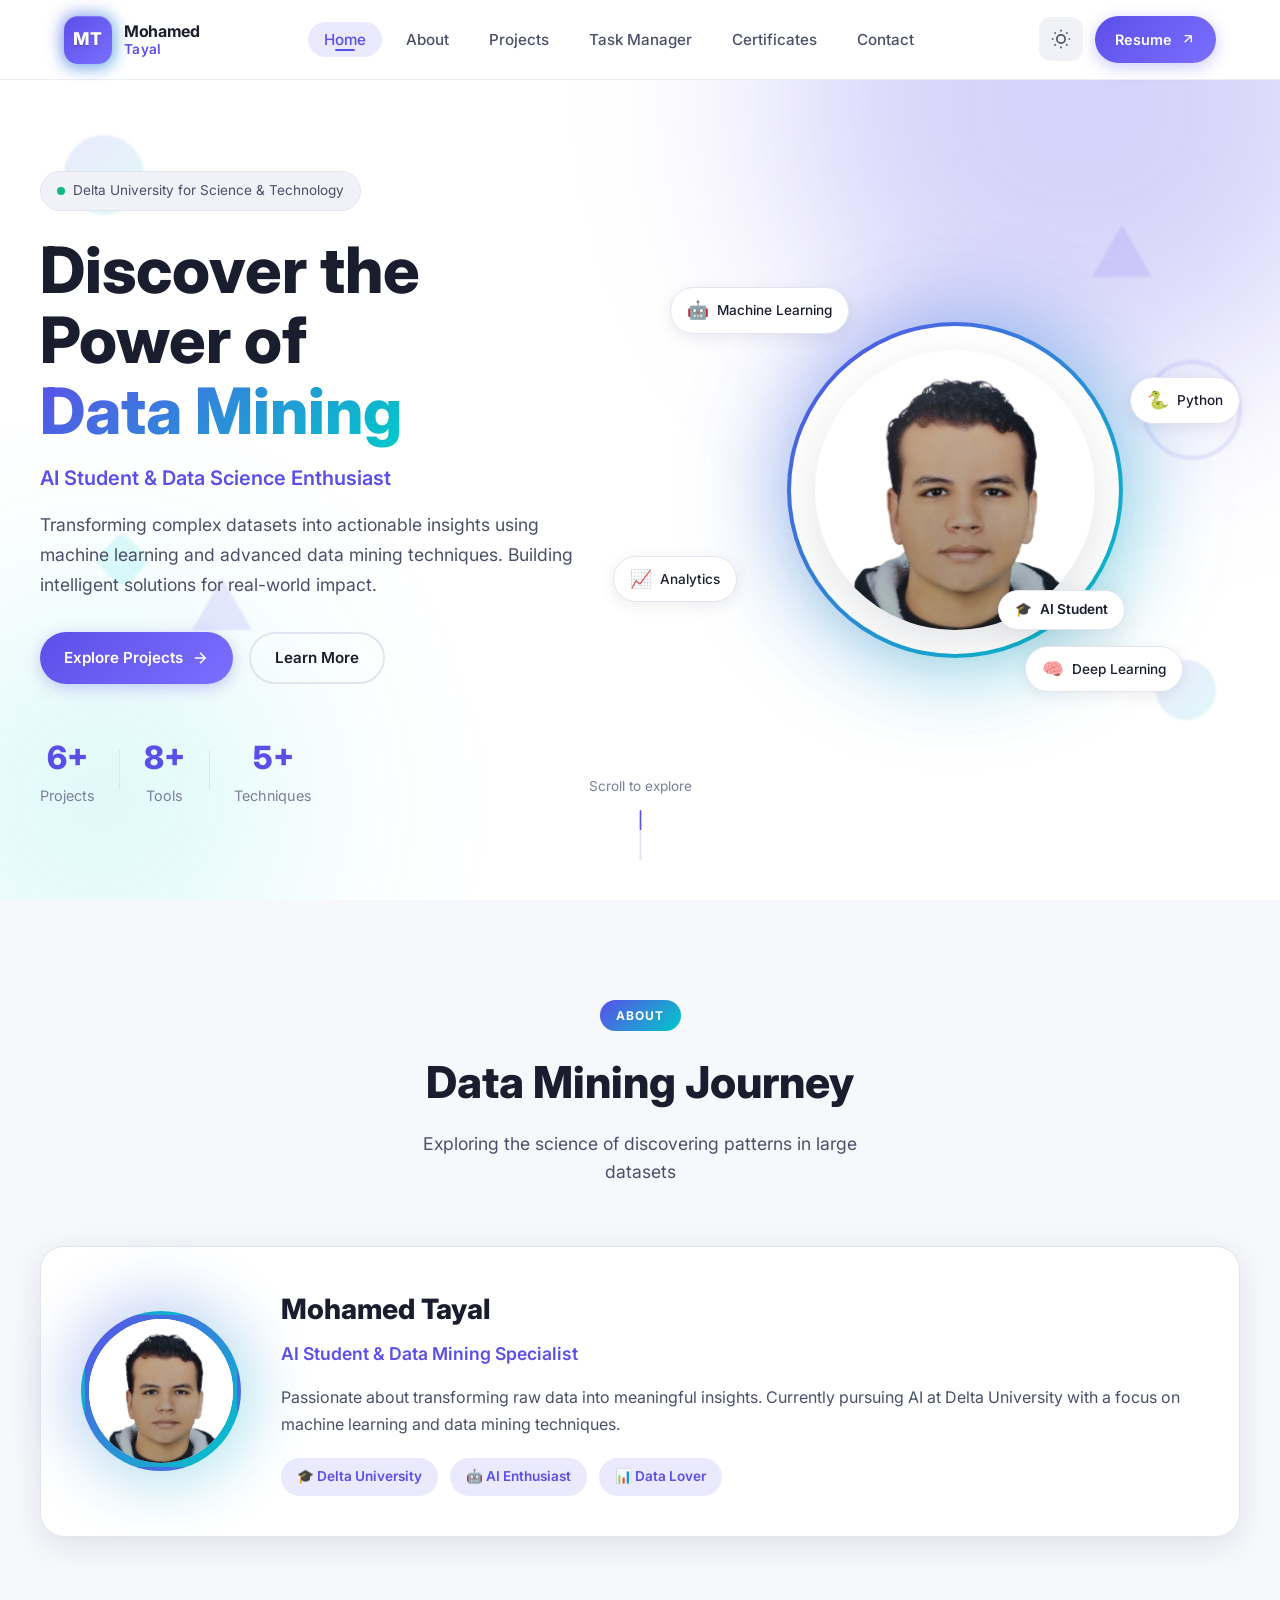
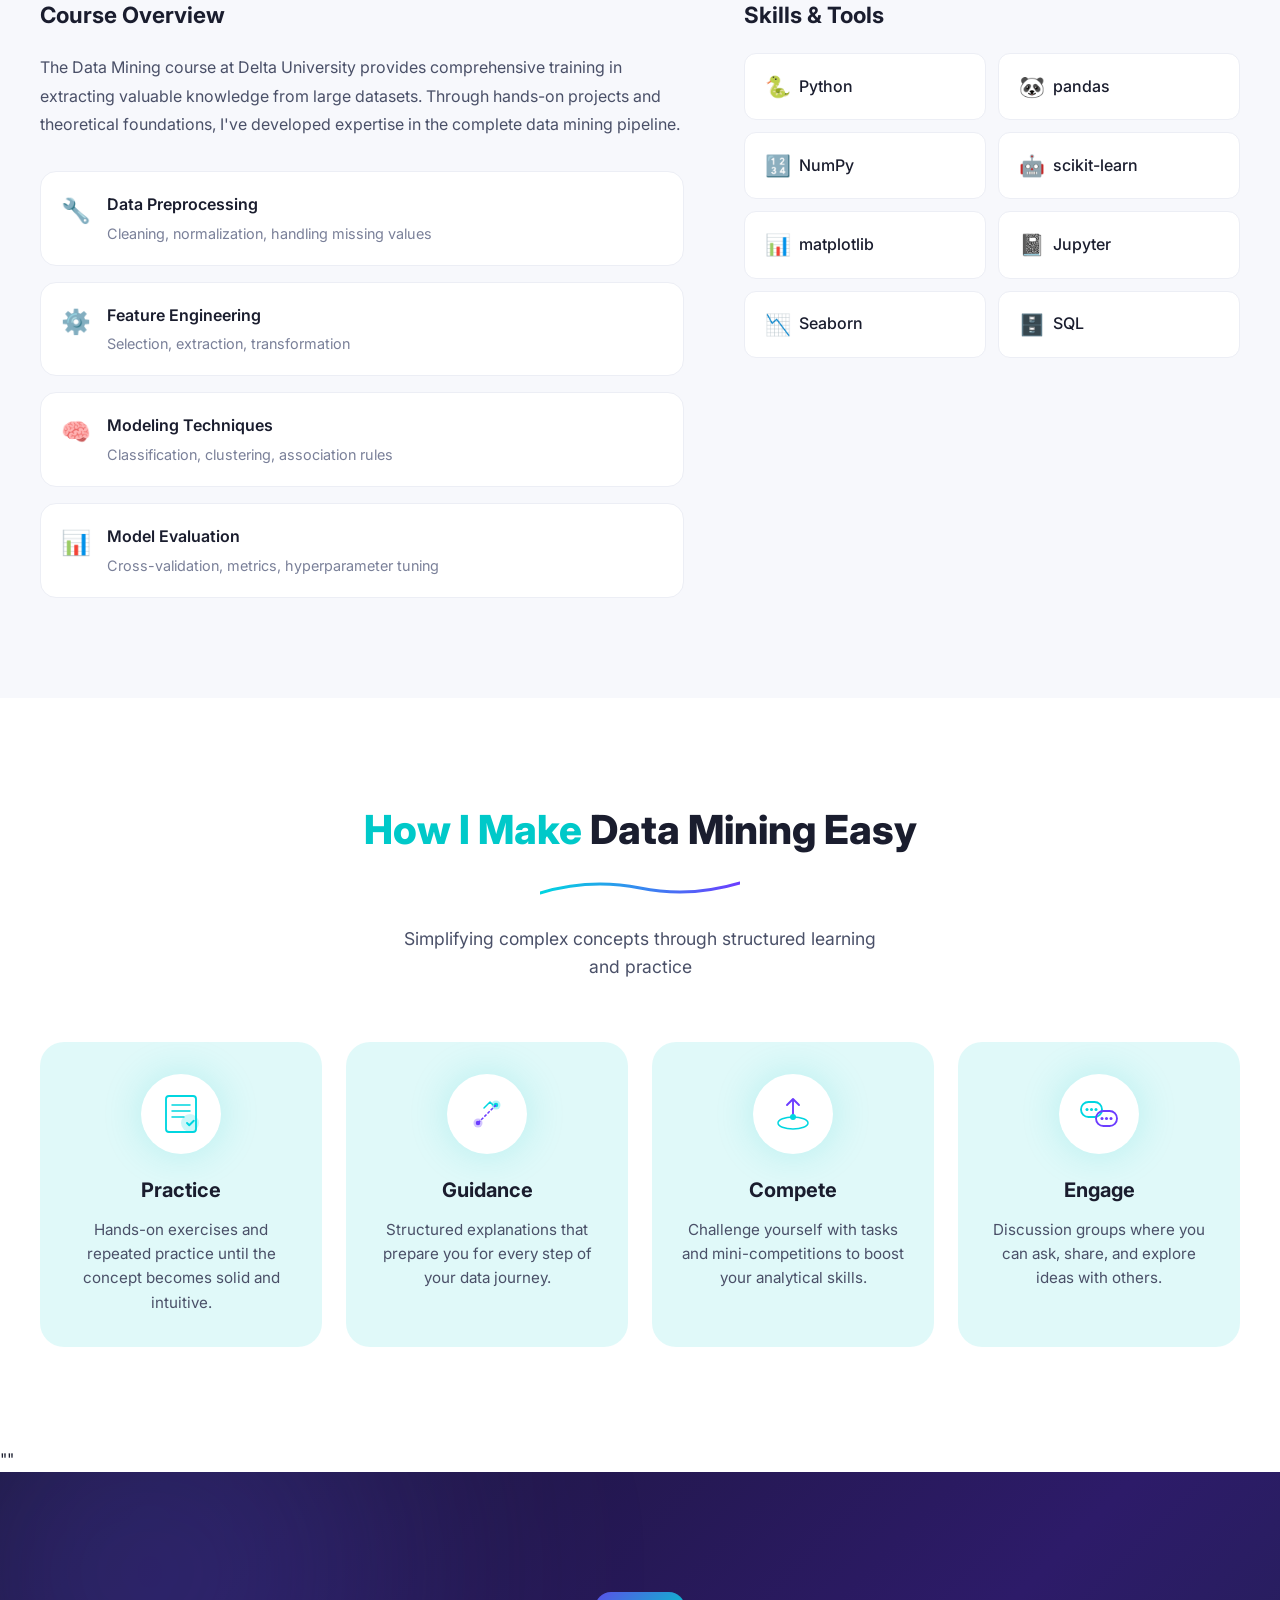
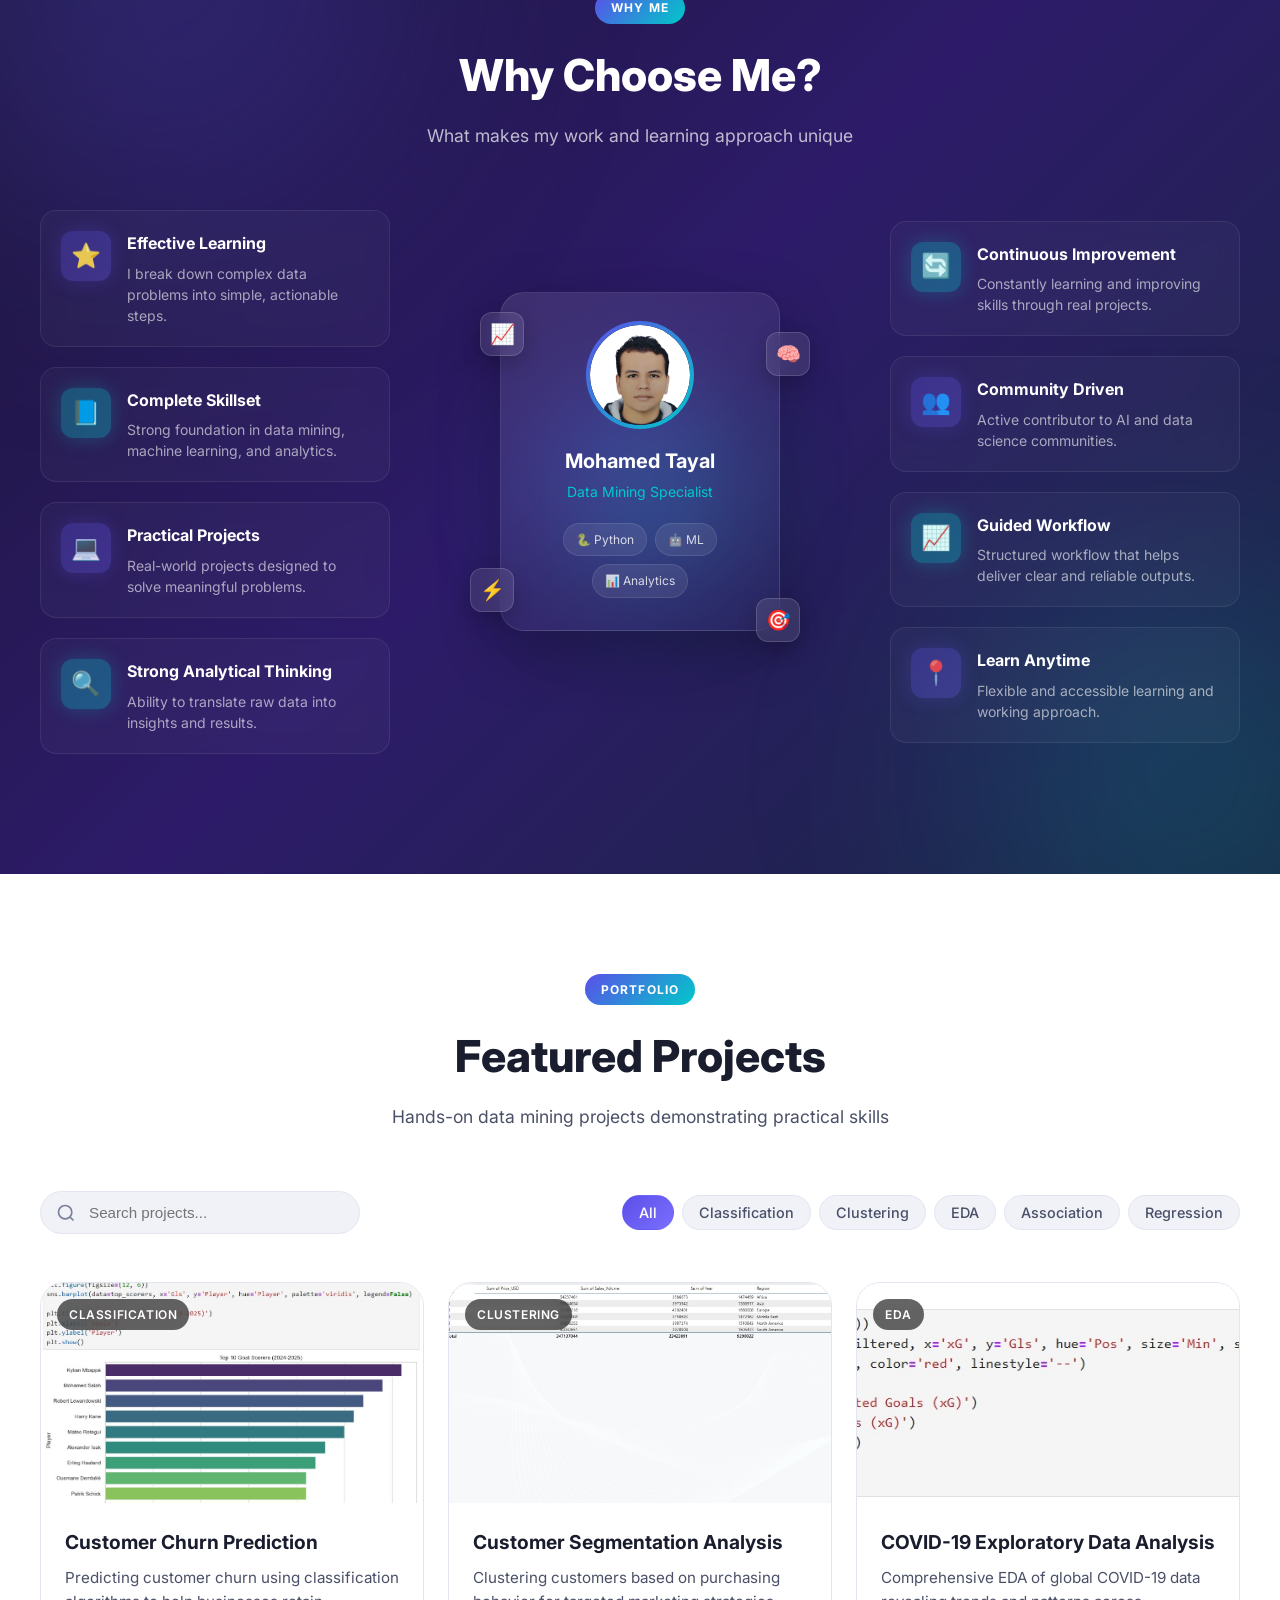
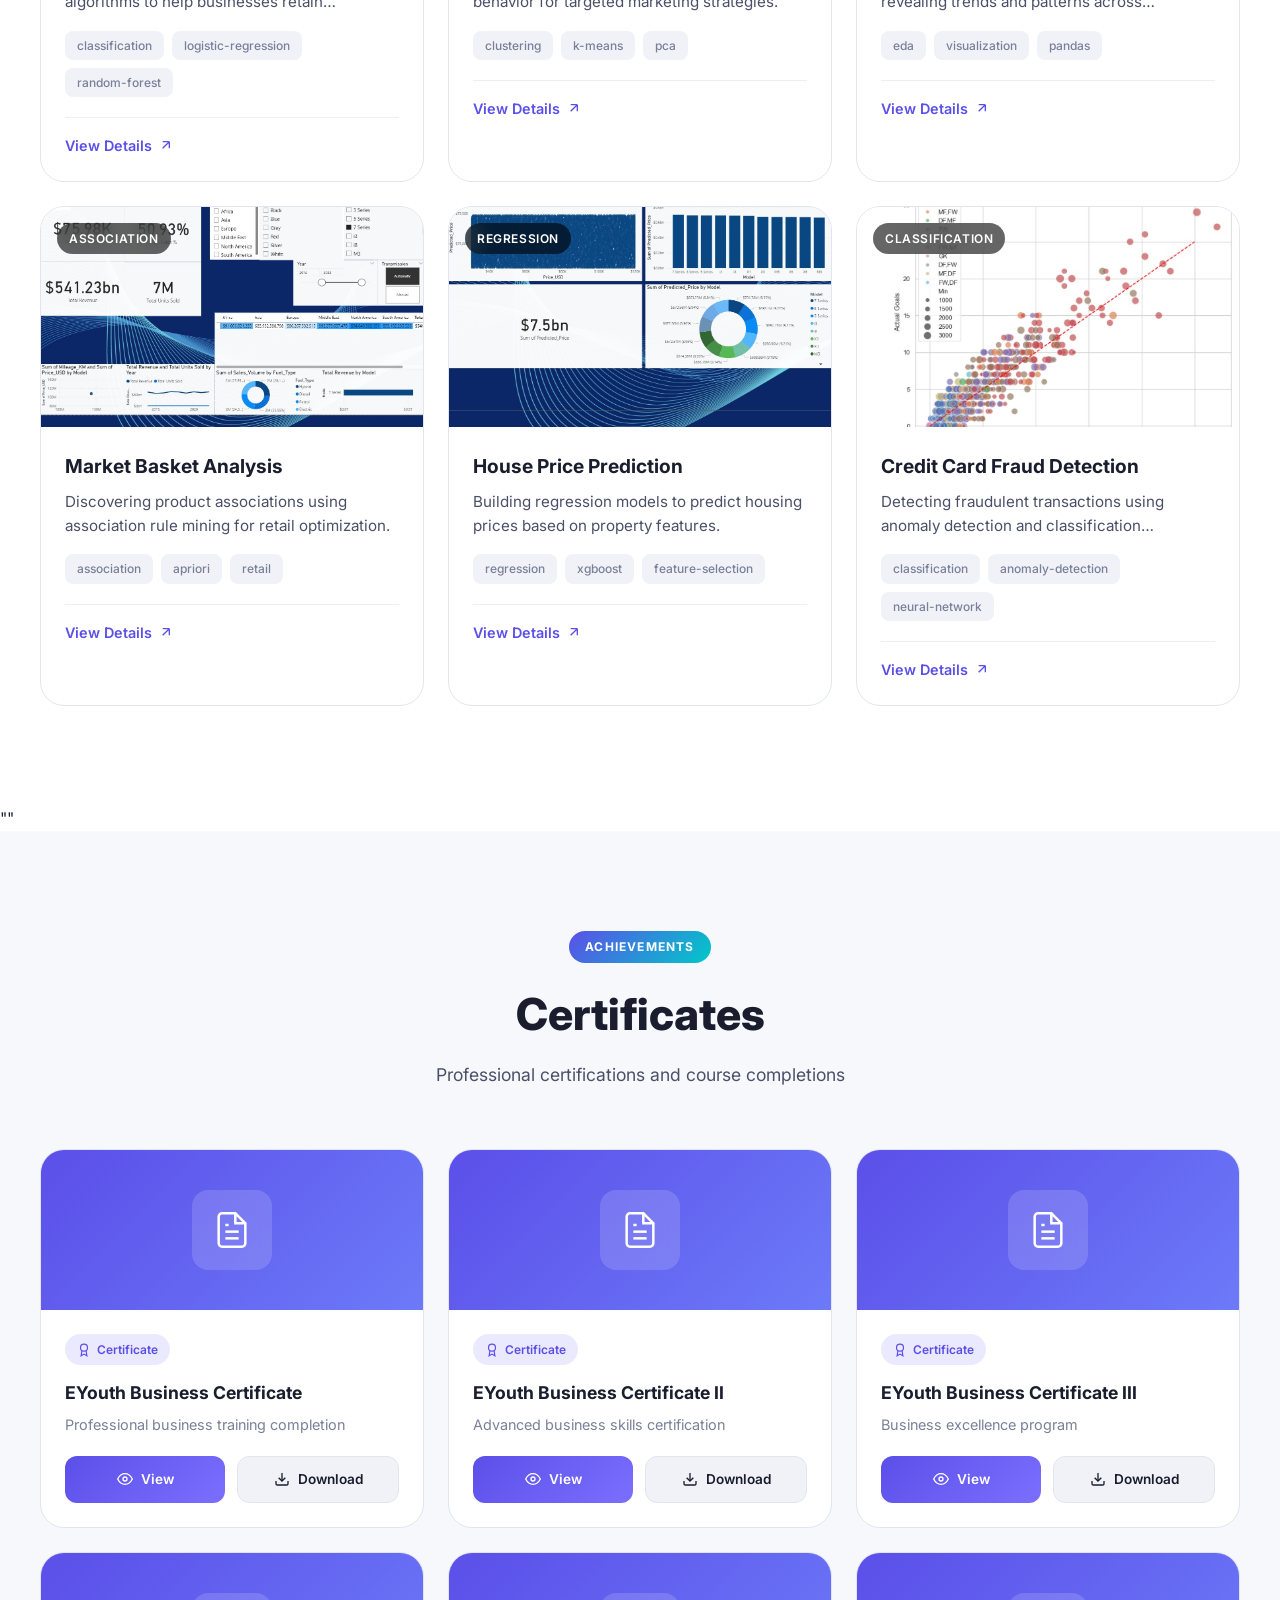
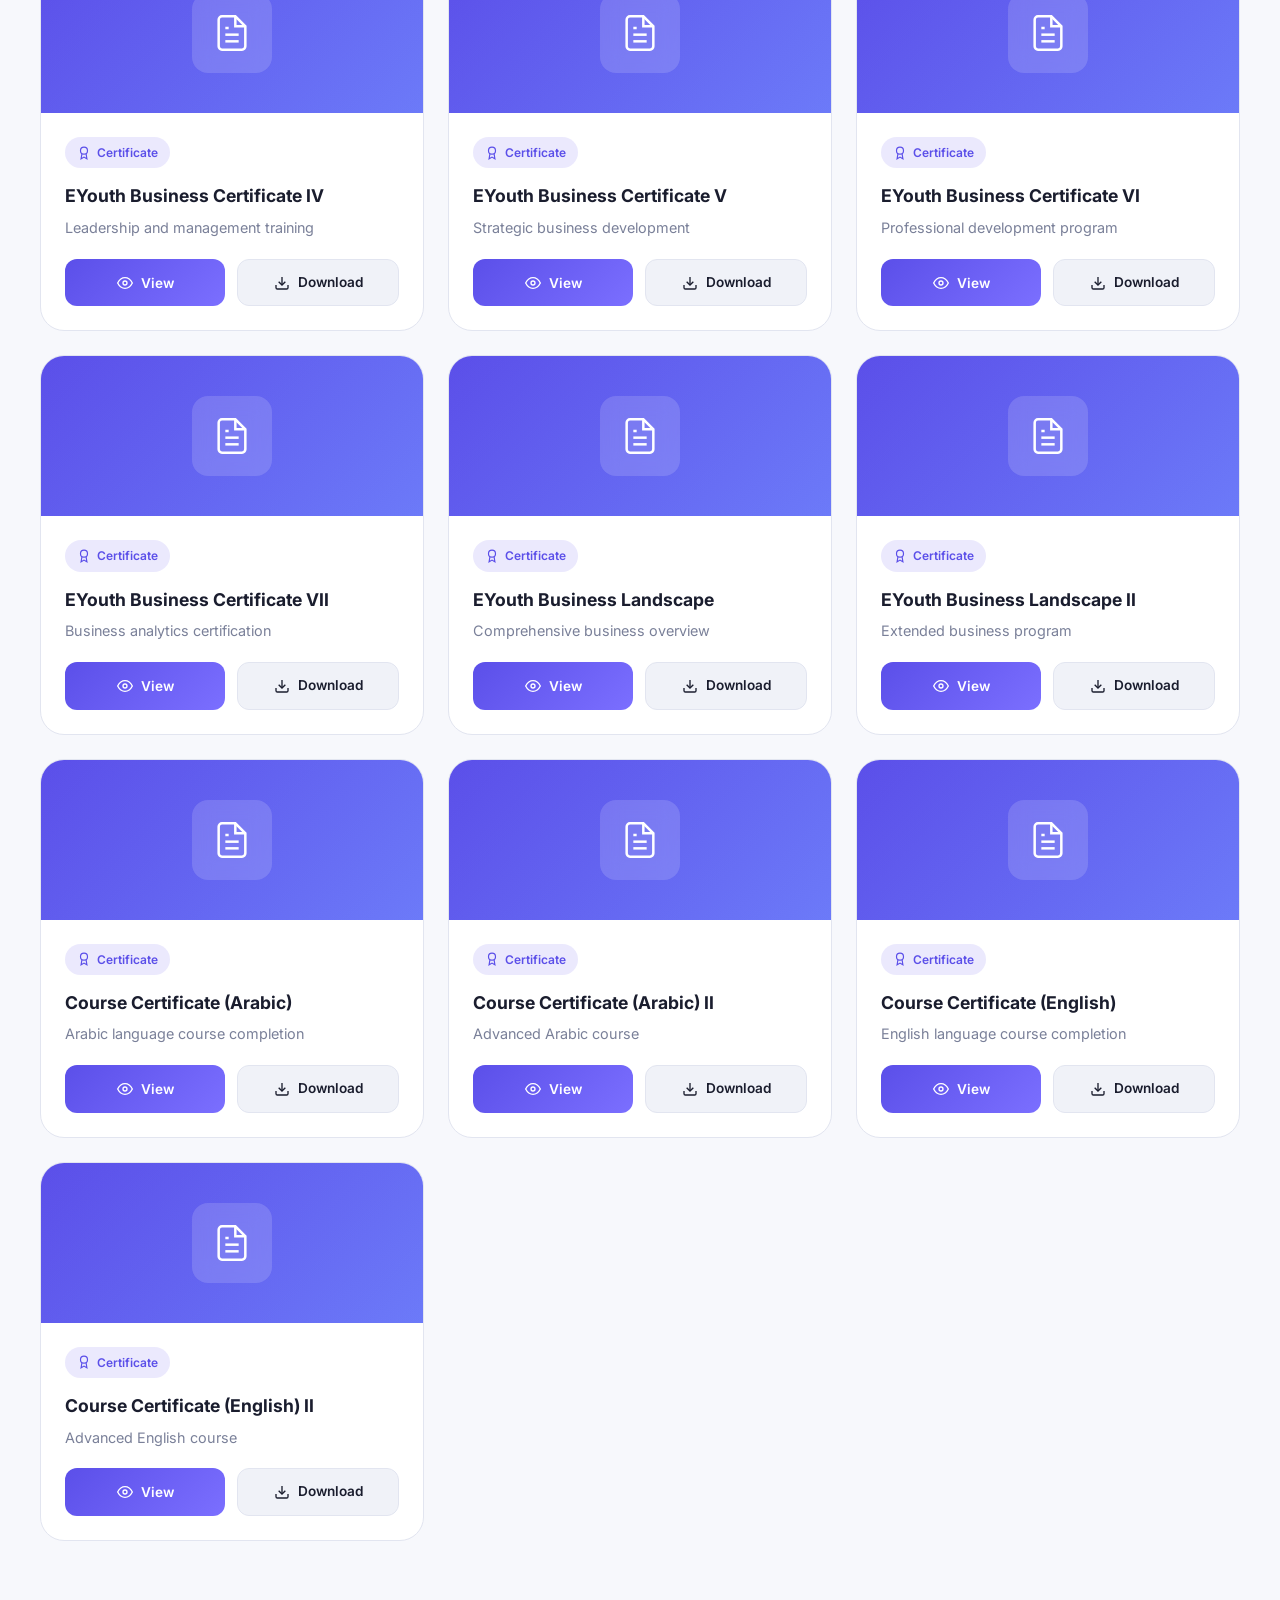
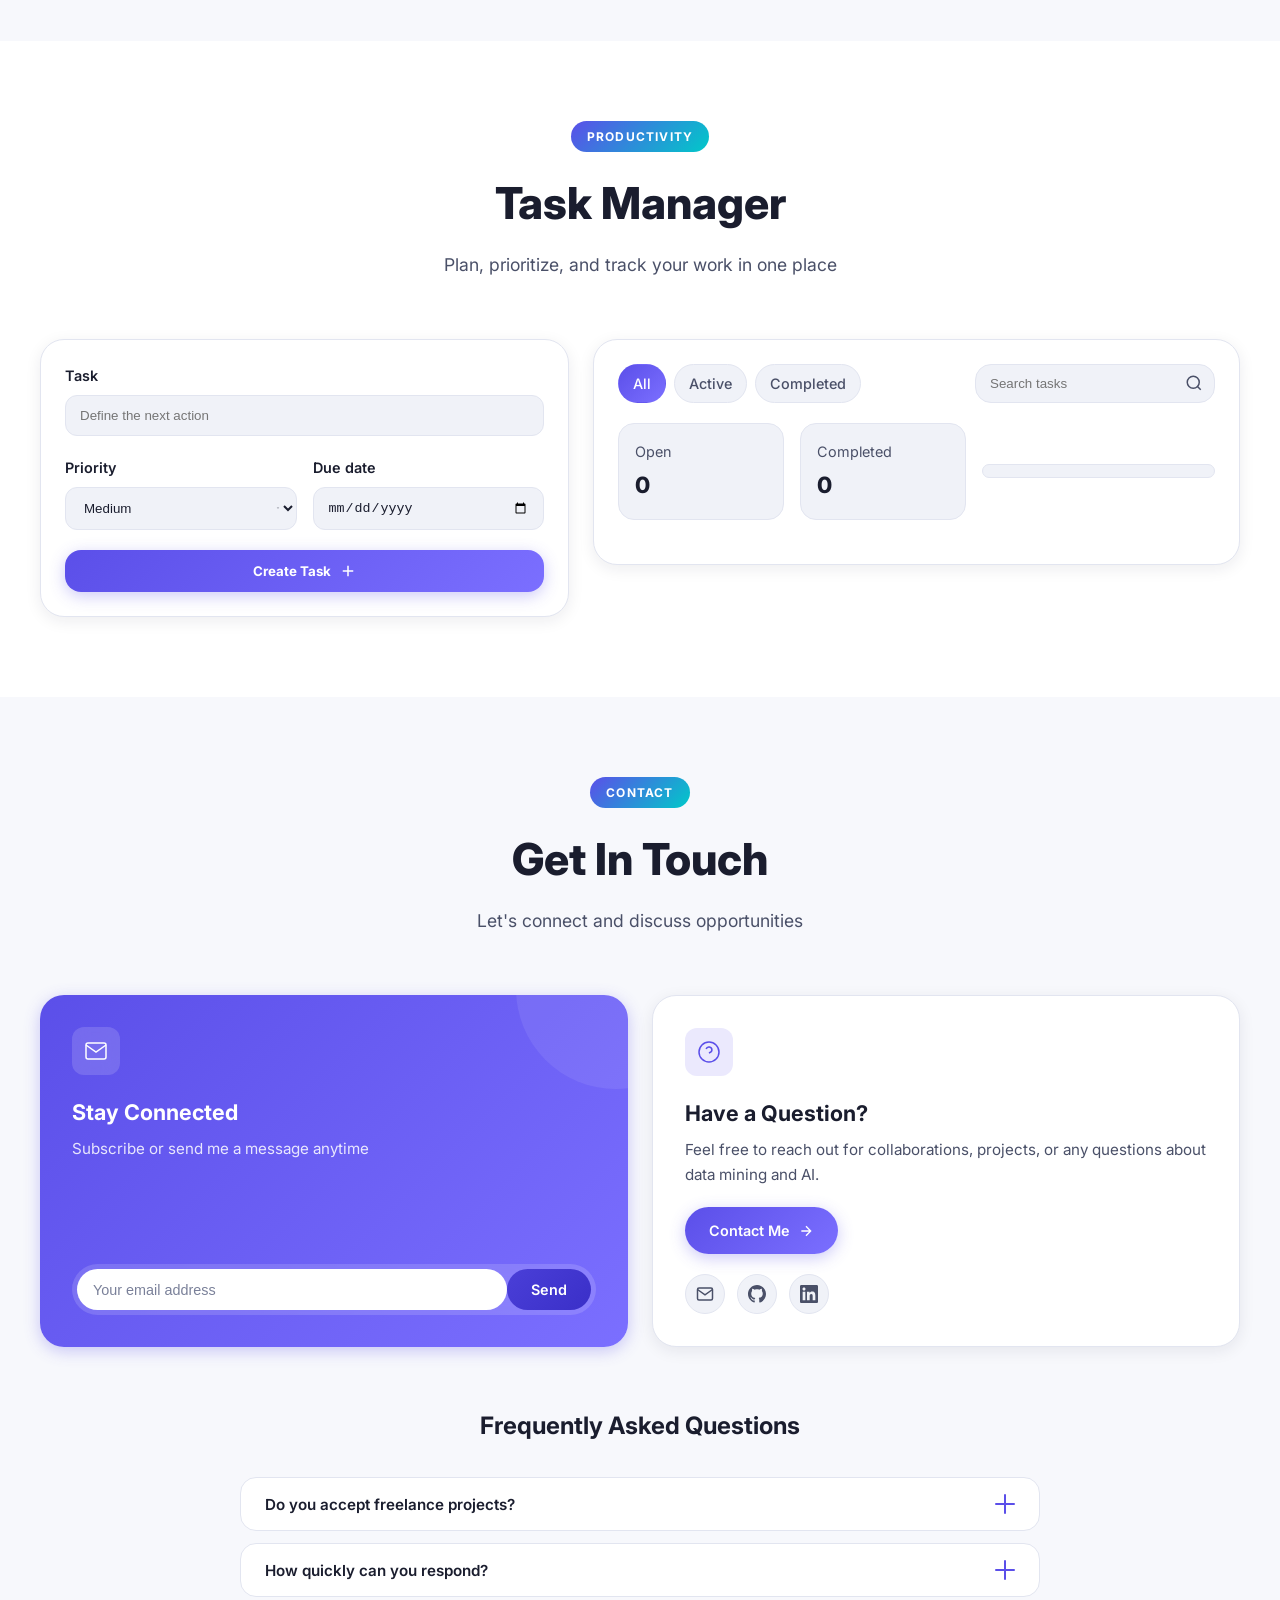
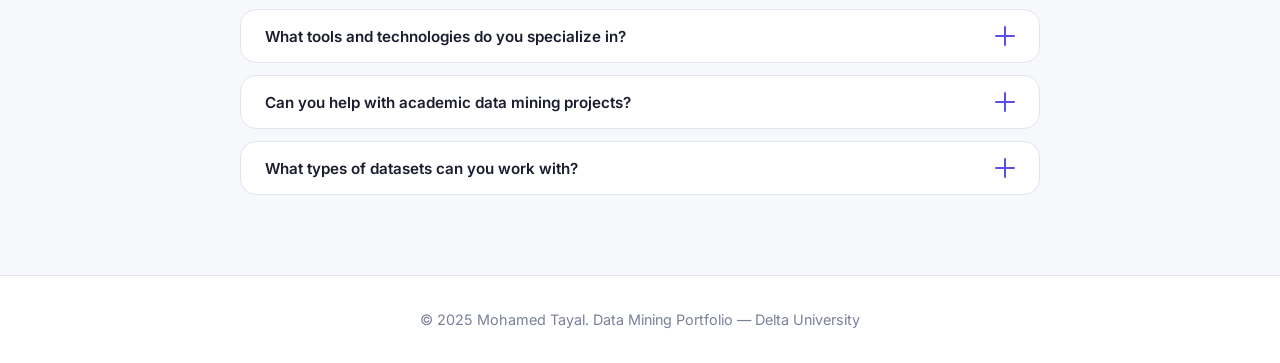
==== commit 5f5bcd9c: "Add task manager section" ====
--- a/index.html
+++ b/index.html
@@ -60,6 +60,7 @@
                     <li role="none"><a href="#hero" class="navbar__link active" role="menuitem">Home</a></li>
                     <li role="none"><a href="#about" class="navbar__link" role="menuitem">About</a></li>
                     <li role="none"><a href="#projects" class="navbar__link" role="menuitem">Projects</a></li>
+                    <li role="none"><a href="#tasks" class="navbar__link" role="menuitem">Task Manager</a></li>
                     <li role="none"><a href="#certificates" class="navbar__link" role="menuitem">Certificates</a></li>
                     <li role="none"><a href="#contact" class="navbar__link" role="menuitem">Contact</a></li>
                 </ul>
@@ -555,6 +556,85 @@
             </div>
         </div>
 
+        <!-- Task Manager Section -->
+        <section class="tasks" id="tasks" aria-labelledby="tasks-title">
+            <div class="tasks__container">
+                <div class="section-head">
+                    <span class="section-head__tag">Productivity</span>
+                    <h2 class="section-head__title" id="tasks-title">Task Manager</h2>
+                    <p class="section-head__desc">Plan, prioritize, and track your work in one place</p>
+                </div>
+
+                <div class="tasks__layout">
+                    <form class="task-form" id="taskForm" aria-label="Create a new task">
+                        <div class="task-form__row">
+                            <div class="task-form__field">
+                                <label for="taskTitle">Task</label>
+                                <input type="text" id="taskTitle" name="title" placeholder="Define the next action" required>
+                            </div>
+                        </div>
+
+                        <div class="task-form__row task-form__row--split">
+                            <div class="task-form__field">
+                                <label for="taskPriority">Priority</label>
+                                <div class="task-form__select">
+                                    <select id="taskPriority" name="priority" aria-label="Task priority">
+                                        <option value="high">High</option>
+                                        <option value="medium" selected>Medium</option>
+                                        <option value="low">Low</option>
+                                    </select>
+                                </div>
+                            </div>
+                            <div class="task-form__field">
+                                <label for="taskDue">Due date</label>
+                                <input type="date" id="taskDue" name="due">
+                            </div>
+                        </div>
+
+                        <button class="task-form__submit" type="submit">
+                            <span>Create Task</span>
+                            <svg viewBox="0 0 24 24" fill="none" stroke="currentColor" stroke-width="2" aria-hidden="true">
+                                <path d="M12 5v14M5 12h14"/>
+                            </svg>
+                        </button>
+                    </form>
+
+                    <div class="tasks__panel">
+                        <div class="tasks__toolbar">
+                            <div class="tasks__filters" id="taskFilters" role="group" aria-label="Filter tasks">
+                                <button class="filter-btn active" type="button" data-filter="all">All</button>
+                                <button class="filter-btn" type="button" data-filter="active">Active</button>
+                                <button class="filter-btn" type="button" data-filter="done">Completed</button>
+                            </div>
+                            <div class="tasks__search">
+                                <input type="search" id="taskSearch" placeholder="Search tasks" aria-label="Search tasks">
+                                <svg viewBox="0 0 24 24" fill="none" stroke="currentColor" stroke-width="2" aria-hidden="true">
+                                    <circle cx="11" cy="11" r="8"/>
+                                    <line x1="21" y1="21" x2="16.65" y2="16.65"/>
+                                </svg>
+                            </div>
+                        </div>
+
+                        <div class="tasks__stats" id="taskStats">
+                            <div class="tasks__stat">
+                                <span class="tasks__stat-label">Open</span>
+                                <strong class="tasks__stat-value" data-stat="active">0</strong>
+                            </div>
+                            <div class="tasks__stat">
+                                <span class="tasks__stat-label">Completed</span>
+                                <strong class="tasks__stat-value" data-stat="done">0</strong>
+                            </div>
+                            <div class="tasks__progress">
+                                <div class="tasks__progress-bar" id="taskProgress" role="progressbar" aria-valuemin="0" aria-valuemax="100" aria-valuenow="0"></div>
+                            </div>
+                        </div>
+
+                        <div class="tasks__list" id="taskList" role="list"></div>
+                    </div>
+                </div>
+            </div>
+        </section>
+
         <!-- Contact Section -->
         <section class="contact" id="contact" aria-labelledby="contact-title">
             <div class="contact__container">
@@ -692,6 +772,7 @@
     <script src="assets/js/theme.js"></script>
     <script src="assets/js/projects.js"></script>
     <script src="assets/js/animations.js"></script>
+    <script src="assets/js/tasks.js"></script>
     <script src="assets/js/main.js"></script>
 </body>
 </html>
--- a/assets/css/style.css
+++ b/assets/css/style.css
@@ -2287,6 +2287,327 @@
     background: var(--color-primary-soft);
 }
 
+/* =
+===========================================
+   Task Manager
+   ============================================ */
+.tasks {
+    padding: var(--space-20) var(--space-6);
+    background: var(--color-bg);
+    position: relative;
+    z-index: 1;
+}
+
+.tasks__container {
+    max-width: var(--container);
+    margin: 0 auto;
+}
+
+.tasks__layout {
+    display: grid;
+    grid-template-columns: 0.9fr 1.1fr;
+    gap: var(--space-6);
+    align-items: start;
+}
+
+.task-form {
+    background: var(--color-surface);
+    border: 1px solid var(--color-border);
+    border-radius: var(--radius-xl);
+    padding: var(--space-6);
+    box-shadow: var(--shadow-md);
+    display: flex;
+    flex-direction: column;
+    gap: var(--space-5);
+}
+
+.task-form__row {
+    display: flex;
+    flex-direction: column;
+    gap: var(--space-3);
+}
+
+.task-form__row--split {
+    flex-direction: row;
+    gap: var(--space-4);
+}
+
+.task-form__field {
+    flex: 1;
+    display: flex;
+    flex-direction: column;
+    gap: 8px;
+}
+
+.task-form__field label {
+    font-size: 0.9rem;
+    font-weight: 600;
+    color: var(--color-text-main);
+}
+
+.task-form input,
+.task-form select {
+    width: 100%;
+    padding: 12px 14px;
+    border-radius: var(--radius-md);
+    border: 1px solid var(--color-border);
+    background: var(--color-surface-soft);
+    color: var(--color-text-main);
+    transition: all var(--duration) var(--ease);
+}
+
+.task-form input:focus,
+.task-form select:focus {
+    outline: none;
+    border-color: var(--color-primary);
+    box-shadow: 0 0 0 3px var(--color-primary-soft);
+}
+
+.task-form__select { position: relative; }
+.task-form__select::after {
+    content: '';
+    position: absolute;
+    right: 14px;
+    top: 50%;
+    width: 10px;
+    height: 6px;
+    background: currentColor;
+    mask: url('data:image/svg+xml;utf8,<svg xmlns="http://www.w3.org/2000/svg" viewBox="0 0 24 24"><path fill="%23000" d="M7 10l5 5 5-5z"/></svg>') center/contain no-repeat;
+    transform: translateY(-50%);
+    pointer-events: none;
+    opacity: 0.5;
+}
+
+.task-form__submit {
+    display: inline-flex;
+    align-items: center;
+    gap: var(--space-2);
+    justify-content: center;
+    background: var(--gradient-primary);
+    color: white;
+    border: none;
+    padding: var(--space-3) var(--space-4);
+    border-radius: var(--radius-lg);
+    font-weight: 700;
+    cursor: pointer;
+    transition: all var(--duration) var(--ease);
+    box-shadow: var(--shadow-button);
+}
+
+.task-form__submit svg { width: 18px; height: 18px; }
+.task-form__submit:hover { transform: translateY(-1px); box-shadow: var(--shadow-button-hover); }
+
+.tasks__panel {
+    background: var(--color-surface);
+    border: 1px solid var(--color-border);
+    border-radius: var(--radius-xl);
+    padding: var(--space-6);
+    box-shadow: var(--shadow-md);
+    display: flex;
+    flex-direction: column;
+    gap: var(--space-5);
+}
+
+.tasks__toolbar {
+    display: flex;
+    flex-wrap: wrap;
+    gap: var(--space-3);
+    align-items: center;
+    justify-content: space-between;
+}
+
+.tasks__filters { display: flex; gap: var(--space-2); }
+.tasks__filters .filter-btn { padding: 10px 14px; }
+
+.tasks__search {
+    position: relative;
+    min-width: 240px;
+}
+
+.tasks__search input {
+    width: 100%;
+    padding: 11px 38px 11px 14px;
+    border-radius: var(--radius-lg);
+    border: 1px solid var(--color-border);
+    background: var(--color-surface-soft);
+    color: var(--color-text-main);
+}
+
+.tasks__search svg {
+    position: absolute;
+    right: 12px;
+    top: 50%;
+    width: 18px;
+    height: 18px;
+    color: var(--color-text-secondary);
+    transform: translateY(-50%);
+}
+
+.tasks__stats {
+    display: grid;
+    grid-template-columns: repeat(2, minmax(0, 1fr)) 1.4fr;
+    gap: var(--space-4);
+    align-items: center;
+}
+
+.tasks__stat {
+    background: var(--color-surface-soft);
+    border: 1px solid var(--color-border);
+    border-radius: var(--radius-lg);
+    padding: var(--space-4);
+}
+
+.tasks__stat-label {
+    display: block;
+    color: var(--color-text-secondary);
+    font-size: 0.9rem;
+    margin-bottom: var(--space-1);
+}
+
+.tasks__stat-value {
+    font-size: 1.4rem;
+    font-weight: 800;
+    color: var(--color-text-main);
+}
+
+.tasks__progress {
+    width: 100%;
+    height: 14px;
+    background: var(--color-surface-soft);
+    border-radius: var(--radius-full);
+    overflow: hidden;
+    border: 1px solid var(--color-border);
+}
+
+.tasks__progress-bar {
+    height: 100%;
+    width: 0;
+    background: var(--gradient-primary);
+    border-radius: inherit;
+    transition: width var(--duration) var(--ease);
+}
+
+.tasks__list {
+    display: flex;
+    flex-direction: column;
+    gap: var(--space-3);
+}
+
+.tasks__empty {
+    text-align: center;
+    padding: var(--space-8);
+    border: 1px dashed var(--color-border);
+    border-radius: var(--radius-lg);
+    color: var(--color-text-secondary);
+    background: var(--color-surface-soft);
+}
+
+.tasks__empty-icon { font-size: 2rem; margin-bottom: var(--space-2); }
+
+.task-card {
+    display: grid;
+    grid-template-columns: auto 1fr auto;
+    gap: var(--space-3);
+    padding: var(--space-4);
+    border: 1px solid var(--color-border);
+    border-radius: var(--radius-lg);
+    background: var(--color-surface);
+    align-items: center;
+    transition: all var(--duration) var(--ease);
+}
+
+.task-card:hover { border-color: var(--color-primary); box-shadow: var(--shadow-sm); }
+
+.task-card--done { opacity: 0.8; }
+.task-card--done .task-card__title { text-decoration: line-through; color: var(--color-text-secondary); }
+
+.task-card__check input { display: none; }
+.task-card__check span {
+    width: 24px;
+    height: 24px;
+    border-radius: 8px;
+    border: 2px solid var(--color-border);
+    display: inline-flex;
+    align-items: center;
+    justify-content: center;
+    transition: all var(--duration) var(--ease);
+}
+
+.task-card__check input:checked + span {
+    background: var(--gradient-primary);
+    border-color: transparent;
+    box-shadow: var(--shadow-button);
+}
+
+.task-card__check input:checked + span::after {
+    content: '✓';
+    color: white;
+    font-size: 0.85rem;
+    font-weight: 800;
+}
+
+.task-card__content { display: flex; flex-direction: column; gap: 6px; }
+.task-card__title { font-weight: 700; color: var(--color-text-main); }
+
+.task-card__meta {
+    display: flex;
+    gap: var(--space-2);
+    align-items: center;
+    flex-wrap: wrap;
+    color: var(--color-text-secondary);
+    font-size: 0.9rem;
+}
+
+.task-card__badge {
+    display: inline-flex;
+    align-items: center;
+    gap: 6px;
+    padding: 6px 10px;
+    border-radius: var(--radius-full);
+    font-weight: 700;
+    font-size: 0.85rem;
+}
+
+.task-card__badge--high { background: rgba(255, 99, 132, 0.1); color: #f14668; }
+.task-card__badge--medium { background: rgba(91, 79, 233, 0.12); color: var(--color-primary); }
+.task-card__badge--low { background: rgba(0, 201, 201, 0.12); color: var(--color-accent); }
+
+.task-card__due { display: inline-flex; align-items: center; gap: 6px; }
+
+.task-card__delete {
+    background: transparent;
+    border: 1px solid var(--color-border);
+    color: var(--color-text-secondary);
+    width: 38px;
+    height: 38px;
+    border-radius: var(--radius-md);
+    display: inline-flex;
+    align-items: center;
+    justify-content: center;
+    cursor: pointer;
+    transition: all var(--duration) var(--ease);
+}
+
+.task-card__delete:hover {
+    border-color: #f14668;
+    color: #f14668;
+    box-shadow: 0 10px 30px rgba(241, 70, 104, 0.15);
+}
+
+@media (max-width: 1100px) {
+    .tasks__layout { grid-template-columns: 1fr; }
+    .task-form__row--split { flex-direction: column; }
+}
+
+@media (max-width: 640px) {
+    .tasks { padding: var(--space-15) var(--space-4); }
+    .tasks__toolbar { flex-direction: column; align-items: flex-start; }
+    .tasks__search { width: 100%; }
+    .tasks__stats { grid-template-columns: 1fr; }
+    .task-card { grid-template-columns: auto 1fr; }
+    .task-card__delete { justify-self: end; }
+}
+
 /* PDF Modal */
 .pdf-modal {
     position: fixed;
